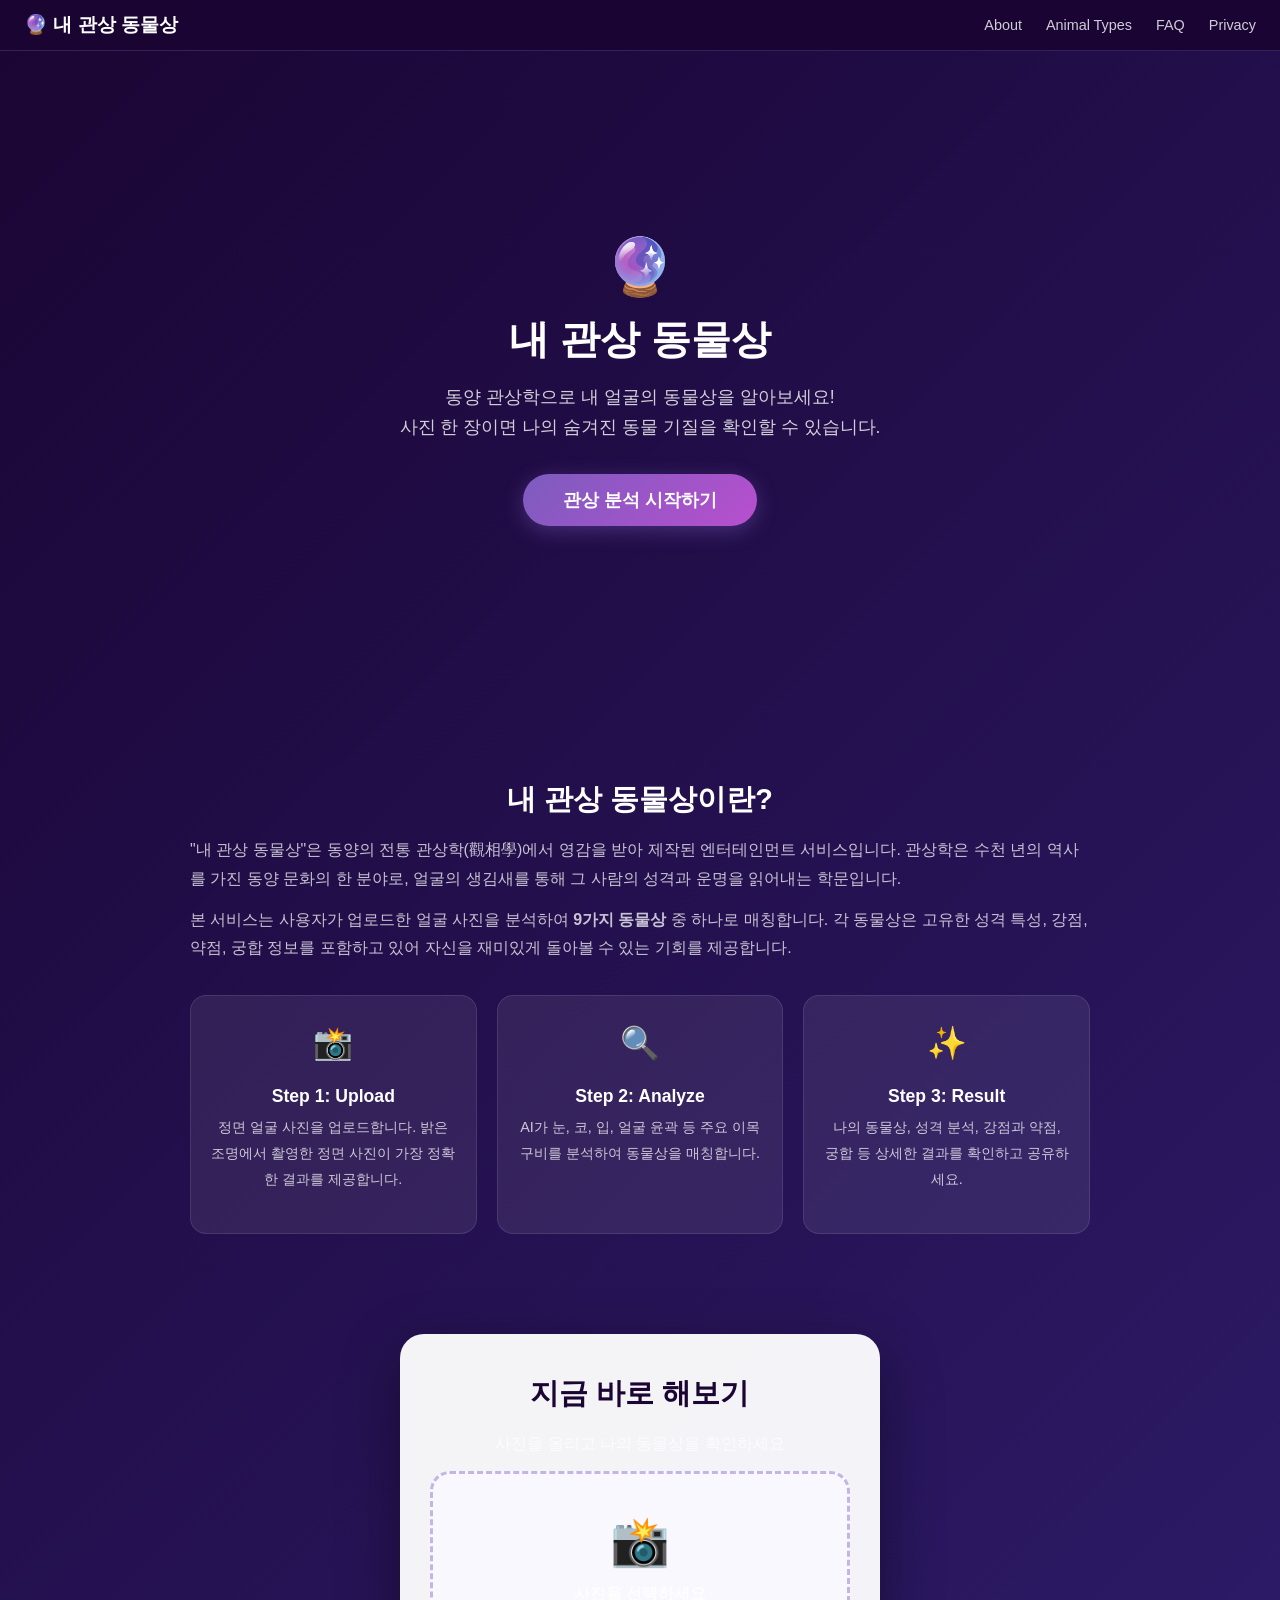
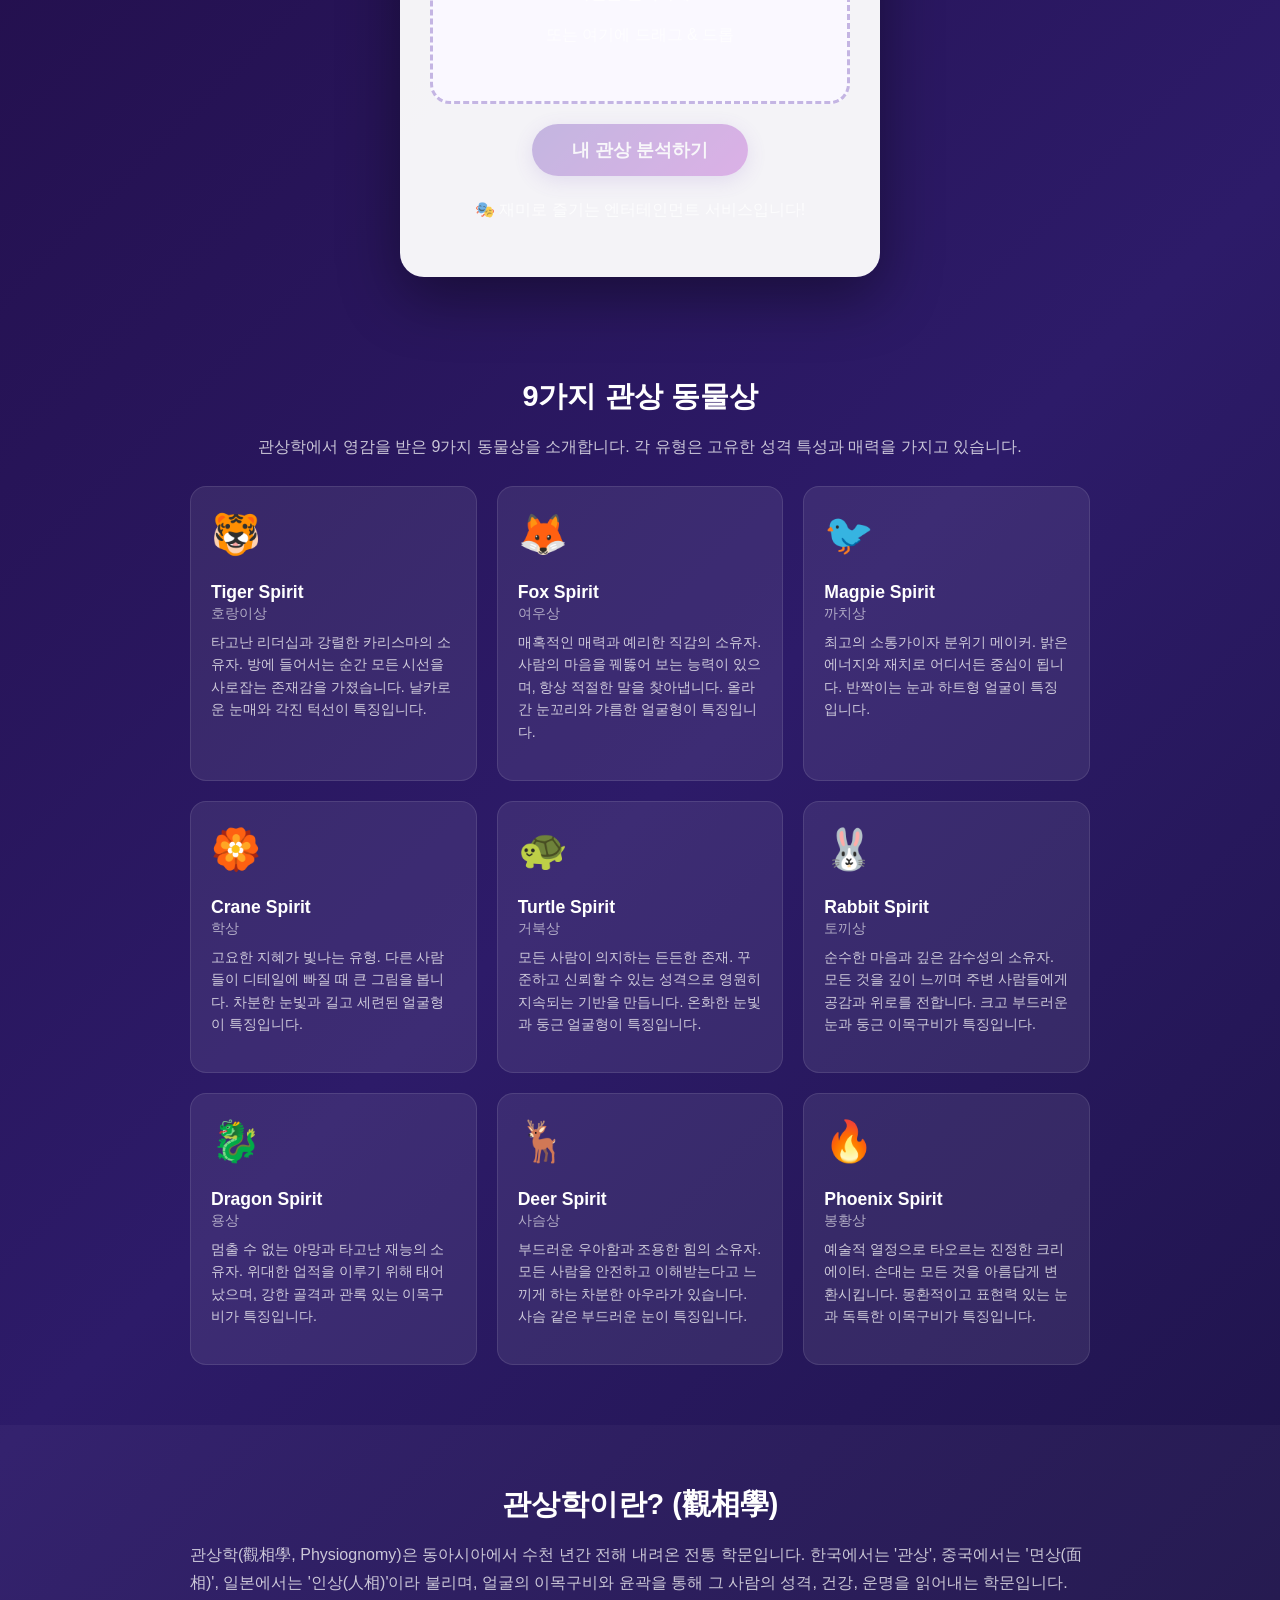
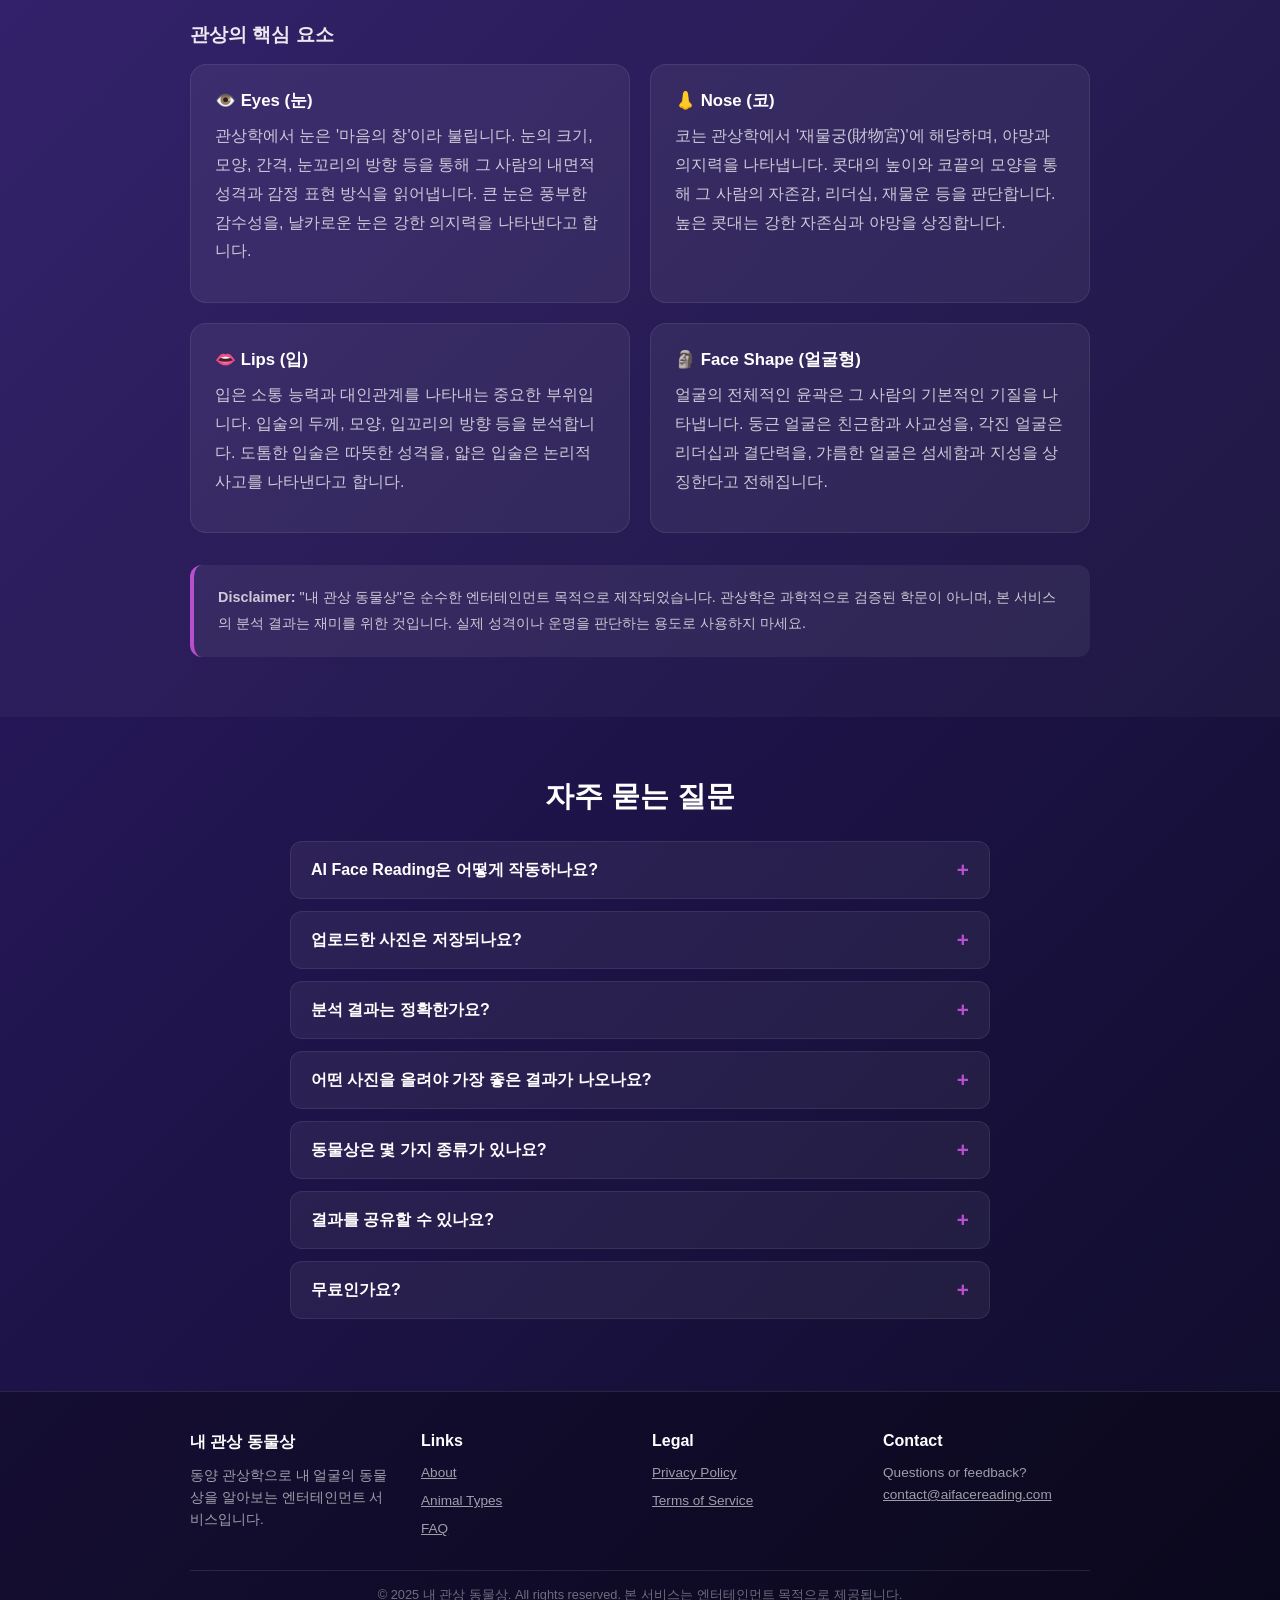
==== index.html @ f601e57b "Rebrand to '내 관상 동물상' with Korean UI and add favicon Co-Authored-By: Claude Opus 4.5 <noreply@anthro" ====
<!doctype html>
<html lang="ko">
<head>
  <meta charset="UTF-8" />
  <meta name="viewport" content="width=device-width, initial-scale=1.0" />
  <title>내 관상 동물상 - 동양 관상으로 보는 나의 얼굴 동물상 테스트</title>
  <meta name="description" content="동양 관상학으로 내 얼굴의 동물상을 알아보세요! 사진 한 장이면 OK. 호랑이상, 여우상, 토끼상 등 9가지 동물상 중 나는 어떤 유형? 무료 관상 테스트" />
  <meta name="keywords" content="관상 테스트, 동물상 테스트, 내 동물상, 관상 보기, 얼굴 관상, 관상학, 호랑이상, 여우상, 토끼상, 사슴상, face reading" />
  <meta property="og:title" content="내 관상 동물상 - 동양 관상으로 보는 나의 얼굴 동물상 테스트" />
  <meta property="og:description" content="동양 관상학으로 내 얼굴의 동물상을 알아보세요! 사진 한 장이면 OK" />
  <link rel="icon" href="/tiger_eye_glow.ico" type="image/x-icon" />
  <meta property="og:type" content="website" />
  <!-- Microsoft Clarity -->
  <script type="text/javascript">
    (function(c,l,a,r,i,t,y){
        c[a]=c[a]||function(){(c[a].q=c[a].q||[]).push(arguments)};
        t=l.createElement(r);t.async=1;t.src="https://www.clarity.ms/tag/"+i;
        y=l.getElementsByTagName(r)[0];y.parentNode.insertBefore(t,y);
    })(window, document, "clarity", "script", "v9y5rrxrwf");
  </script>
  <!-- Google tag (gtag.js) -->
  <script async src="https://www.googletagmanager.com/gtag/js?id=G-96NHE03ZGS"></script>
  <script>
    window.dataLayer = window.dataLayer || [];
    function gtag(){dataLayer.push(arguments);}
    gtag('js', new Date());
    gtag('config', 'G-96NHE03ZGS');
  </script>
  <meta name="google-adsense-account" content="ca-pub-2785113979236345">
  <link href='/style.css' rel='stylesheet'>
  <script async src="https://pagead2.googlesyndication.com/pagead/js/adsbygoogle.js?client=ca-pub-2785113979236345"
     crossorigin="anonymous"></script>
</head>
<body>

  <!-- Navigation -->
  <nav class="nav-bar">
    <a href="/" class="nav-logo">&#x1F52E; 내 관상 동물상</a>
    <div class="nav-links">
      <a href="#about">About</a>
      <a href="#types">Animal Types</a>
      <a href="#faq">FAQ</a>
      <a href="privacy.html">Privacy</a>
    </div>
    <button class="nav-toggle" id="navToggle" aria-label="Menu">&#9776;</button>
  </nav>

  <!-- Hero Section -->
  <section class="hero-section" id="home">
    <div class="hero-content">
      <div class="header-icon">&#x1F52E;</div>
      <h1>내 관상 동물상</h1>
      <p class="hero-desc">동양 관상학으로 내 얼굴의 동물상을 알아보세요!<br>사진 한 장이면 나의 숨겨진 동물 기질을 확인할 수 있습니다.</p>
      <a href="#try" class="btn btn-primary hero-cta">관상 분석 시작하기</a>
    </div>
  </section>

  <!-- About Section -->
  <section class="content-section" id="about">
    <div class="section-inner">
      <h2>내 관상 동물상이란?</h2>
      <p>"내 관상 동물상"은 동양의 전통 관상학(觀相學)에서 영감을 받아 제작된 엔터테인먼트 서비스입니다. 관상학은 수천 년의 역사를 가진 동양 문화의 한 분야로, 얼굴의 생김새를 통해 그 사람의 성격과 운명을 읽어내는 학문입니다.</p>
      <p>본 서비스는 사용자가 업로드한 얼굴 사진을 분석하여 <strong>9가지 동물상</strong> 중 하나로 매칭합니다. 각 동물상은 고유한 성격 특성, 강점, 약점, 궁합 정보를 포함하고 있어 자신을 재미있게 돌아볼 수 있는 기회를 제공합니다.</p>

      <div class="info-grid">
        <div class="info-card">
          <div class="info-icon">&#x1F4F8;</div>
          <h3>Step 1: Upload</h3>
          <p>정면 얼굴 사진을 업로드합니다. 밝은 조명에서 촬영한 정면 사진이 가장 정확한 결과를 제공합니다.</p>
        </div>
        <div class="info-card">
          <div class="info-icon">&#x1F50D;</div>
          <h3>Step 2: Analyze</h3>
          <p>AI가 눈, 코, 입, 얼굴 윤곽 등 주요 이목구비를 분석하여 동물상을 매칭합니다.</p>
        </div>
        <div class="info-card">
          <div class="info-icon">&#x2728;</div>
          <h3>Step 3: Result</h3>
          <p>나의 동물상, 성격 분석, 강점과 약점, 궁합 등 상세한 결과를 확인하고 공유하세요.</p>
        </div>
      </div>
    </div>
  </section>

  <!-- Try Section (App) -->
  <section class="content-section app-section" id="try">
    <!-- Screen 1: Upload -->
    <div class="container" id="uploadScreen">
      <h2 class="section-title">지금 바로 해보기</h2>
      <p class="subtitle">사진을 올리고 나의 동물상을 확인하세요</p>

      <div class="upload-area" id="uploadArea">
        <div class="upload-icon">&#x1F4F8;</div>
        <p class="upload-text">사진을 선택하세요</p>
        <p class="upload-hint">또는 여기에 드래그 &amp; 드롭</p>
        <input type="file" id="fileInput" accept="image/*" hidden />
      </div>

      <div class="preview-area" id="previewArea" style="display:none;">
        <img id="previewImg" alt="Uploaded face photo preview" />
        <button class="btn btn-secondary" id="retakeBtn">다른 사진 선택</button>
      </div>

      <button class="btn btn-primary" id="analyzeBtn" disabled>내 관상 분석하기</button>

      <p class="disclaimer">&#x1F3AD; 재미로 즐기는 엔터테인먼트 서비스입니다!</p>
    </div>

    <!-- Screen 2: Analyzing -->
    <div class="container" id="analyzingScreen" style="display:none;">
      <div class="scanner-wrapper">
        <img id="scanImg" class="scan-photo" alt="Face being analyzed" />
        <div class="scan-line"></div>
      </div>
      <h2 class="analyzing-text">관상을 읽고 있습니다...</h2>
      <div class="progress-bar"><div class="progress-fill" id="progressFill"></div></div>
      <p class="analyzing-detail" id="analyzingDetail">Detecting face shape...</p>
    </div>

    <!-- Screen 3: Result -->
    <div class="container result-container" id="resultScreen" style="display:none;">
      <div id="resultContent"></div>
      <div class="result-actions">
        <button class="btn btn-primary" id="shareBtn">결과 공유하기 &#x1F4E4;</button>
        <button class="btn btn-secondary" id="retryBtn">다시 해보기</button>
      </div>
    </div>
  </section>

  <!-- Animal Types Guide -->
  <section class="content-section" id="types">
    <div class="section-inner">
      <h2>9가지 관상 동물상</h2>
      <p class="section-desc">관상학에서 영감을 받은 9가지 동물상을 소개합니다. 각 유형은 고유한 성격 특성과 매력을 가지고 있습니다.</p>

      <div class="types-grid">
        <article class="type-card">
          <div class="type-emoji">&#x1F42F;</div>
          <h3>Tiger Spirit <span class="type-ko">호랑이상</span></h3>
          <p>타고난 리더십과 강렬한 카리스마의 소유자. 방에 들어서는 순간 모든 시선을 사로잡는 존재감을 가졌습니다. 날카로운 눈매와 각진 턱선이 특징입니다.</p>
        </article>
        <article class="type-card">
          <div class="type-emoji">&#x1F98A;</div>
          <h3>Fox Spirit <span class="type-ko">여우상</span></h3>
          <p>매혹적인 매력과 예리한 직감의 소유자. 사람의 마음을 꿰뚫어 보는 능력이 있으며, 항상 적절한 말을 찾아냅니다. 올라간 눈꼬리와 갸름한 얼굴형이 특징입니다.</p>
        </article>
        <article class="type-card">
          <div class="type-emoji">&#x1F426;</div>
          <h3>Magpie Spirit <span class="type-ko">까치상</span></h3>
          <p>최고의 소통가이자 분위기 메이커. 밝은 에너지와 재치로 어디서든 중심이 됩니다. 반짝이는 눈과 하트형 얼굴이 특징입니다.</p>
        </article>
        <article class="type-card">
          <div class="type-emoji">&#x1F3F5;&#xFE0F;</div>
          <h3>Crane Spirit <span class="type-ko">학상</span></h3>
          <p>고요한 지혜가 빛나는 유형. 다른 사람들이 디테일에 빠질 때 큰 그림을 봅니다. 차분한 눈빛과 길고 세련된 얼굴형이 특징입니다.</p>
        </article>
        <article class="type-card">
          <div class="type-emoji">&#x1F422;</div>
          <h3>Turtle Spirit <span class="type-ko">거북상</span></h3>
          <p>모든 사람이 의지하는 든든한 존재. 꾸준하고 신뢰할 수 있는 성격으로 영원히 지속되는 기반을 만듭니다. 온화한 눈빛과 둥근 얼굴형이 특징입니다.</p>
        </article>
        <article class="type-card">
          <div class="type-emoji">&#x1F430;</div>
          <h3>Rabbit Spirit <span class="type-ko">토끼상</span></h3>
          <p>순수한 마음과 깊은 감수성의 소유자. 모든 것을 깊이 느끼며 주변 사람들에게 공감과 위로를 전합니다. 크고 부드러운 눈과 둥근 이목구비가 특징입니다.</p>
        </article>
        <article class="type-card">
          <div class="type-emoji">&#x1F409;</div>
          <h3>Dragon Spirit <span class="type-ko">용상</span></h3>
          <p>멈출 수 없는 야망과 타고난 재능의 소유자. 위대한 업적을 이루기 위해 태어났으며, 강한 골격과 관록 있는 이목구비가 특징입니다.</p>
        </article>
        <article class="type-card">
          <div class="type-emoji">&#x1F98C;</div>
          <h3>Deer Spirit <span class="type-ko">사슴상</span></h3>
          <p>부드러운 우아함과 조용한 힘의 소유자. 모든 사람을 안전하고 이해받는다고 느끼게 하는 차분한 아우라가 있습니다. 사슴 같은 부드러운 눈이 특징입니다.</p>
        </article>
        <article class="type-card">
          <div class="type-emoji">&#x1F525;</div>
          <h3>Phoenix Spirit <span class="type-ko">봉황상</span></h3>
          <p>예술적 열정으로 타오르는 진정한 크리에이터. 손대는 모든 것을 아름답게 변환시킵니다. 몽환적이고 표현력 있는 눈과 독특한 이목구비가 특징입니다.</p>
        </article>
      </div>
    </div>
  </section>

  <!-- Knowledge Section -->
  <section class="content-section alt-bg" id="knowledge">
    <div class="section-inner">
      <h2>관상학이란? (觀相學)</h2>
      <p>관상학(觀相學, Physiognomy)은 동아시아에서 수천 년간 전해 내려온 전통 학문입니다. 한국에서는 '관상', 중국에서는 '면상(面相)', 일본에서는 '인상(人相)'이라 불리며, 얼굴의 이목구비와 윤곽을 통해 그 사람의 성격, 건강, 운명을 읽어내는 학문입니다.</p>

      <h3>관상의 핵심 요소</h3>
      <div class="knowledge-grid">
        <div class="knowledge-card">
          <h4>&#x1F441;&#xFE0F; Eyes (눈)</h4>
          <p>관상학에서 눈은 '마음의 창'이라 불립니다. 눈의 크기, 모양, 간격, 눈꼬리의 방향 등을 통해 그 사람의 내면적 성격과 감정 표현 방식을 읽어냅니다. 큰 눈은 풍부한 감수성을, 날카로운 눈은 강한 의지력을 나타낸다고 합니다.</p>
        </div>
        <div class="knowledge-card">
          <h4>&#x1F443; Nose (코)</h4>
          <p>코는 관상학에서 '재물궁(財物宮)'에 해당하며, 야망과 의지력을 나타냅니다. 콧대의 높이와 코끝의 모양을 통해 그 사람의 자존감, 리더십, 재물운 등을 판단합니다. 높은 콧대는 강한 자존심과 야망을 상징합니다.</p>
        </div>
        <div class="knowledge-card">
          <h4>&#x1F444; Lips (입)</h4>
          <p>입은 소통 능력과 대인관계를 나타내는 중요한 부위입니다. 입술의 두께, 모양, 입꼬리의 방향 등을 분석합니다. 도톰한 입술은 따뜻한 성격을, 얇은 입술은 논리적 사고를 나타낸다고 합니다.</p>
        </div>
        <div class="knowledge-card">
          <h4>&#x1F5FF; Face Shape (얼굴형)</h4>
          <p>얼굴의 전체적인 윤곽은 그 사람의 기본적인 기질을 나타냅니다. 둥근 얼굴은 친근함과 사교성을, 각진 얼굴은 리더십과 결단력을, 갸름한 얼굴은 섬세함과 지성을 상징한다고 전해집니다.</p>
        </div>
      </div>

      <div class="disclaimer-box">
        <p><strong>Disclaimer:</strong> "내 관상 동물상"은 순수한 엔터테인먼트 목적으로 제작되었습니다. 관상학은 과학적으로 검증된 학문이 아니며, 본 서비스의 분석 결과는 재미를 위한 것입니다. 실제 성격이나 운명을 판단하는 용도로 사용하지 마세요.</p>
      </div>
    </div>
  </section>

  <!-- FAQ Section -->
  <section class="content-section" id="faq">
    <div class="section-inner">
      <h2>자주 묻는 질문</h2>

      <div class="faq-list">
        <details class="faq-item">
          <summary>AI Face Reading은 어떻게 작동하나요?</summary>
          <p>사용자가 업로드한 사진의 얼굴 특징(눈, 코, 입, 얼굴형)을 분석하여 9가지 동물상 중 가장 어울리는 유형을 매칭합니다. 각 동물상은 동양 관상학에서 영감을 받은 고유한 성격 프로필을 가지고 있습니다.</p>
        </details>
        <details class="faq-item">
          <summary>업로드한 사진은 저장되나요?</summary>
          <p>아니요. 업로드된 사진은 분석 목적으로만 사용되며, 브라우저 내에서만 처리됩니다. 서버에 저장되거나 제3자에게 전달되지 않습니다. 브라우저를 닫으면 사진 데이터는 완전히 삭제됩니다.</p>
        </details>
        <details class="faq-item">
          <summary>분석 결과는 정확한가요?</summary>
          <p>AI Face Reading은 엔터테인먼트 목적으로 제작되었습니다. 관상학 자체가 과학적으로 검증된 학문이 아니므로, 결과를 실제 성격 판단이나 중요한 결정에 사용하지 마세요. 친구들과 재미있게 즐기는 용도로 사용해 주세요.</p>
        </details>
        <details class="faq-item">
          <summary>어떤 사진을 올려야 가장 좋은 결과가 나오나요?</summary>
          <p>밝은 조명에서 촬영한 정면 얼굴 사진이 가장 좋습니다. 선글라스, 마스크 등 얼굴을 가리는 액세서리는 피해 주세요. 고화질 사진일수록 더 정확한 분석이 가능합니다.</p>
        </details>
        <details class="faq-item">
          <summary>동물상은 몇 가지 종류가 있나요?</summary>
          <p>총 9가지 동물상이 있습니다: 호랑이상, 여우상, 까치상, 학상, 거북상, 토끼상, 용상, 사슴상, 봉황상. 각 유형은 고유한 성격 특성, 강점, 약점, 궁합 정보를 포함합니다.</p>
        </details>
        <details class="faq-item">
          <summary>결과를 공유할 수 있나요?</summary>
          <p>네! 분석 결과 화면에서 'Share Result' 버튼을 눌러 SNS나 메신저로 쉽게 공유할 수 있습니다. 친구들과 결과를 비교해 보세요.</p>
        </details>
        <details class="faq-item">
          <summary>무료인가요?</summary>
          <p>네, AI Face Reading은 완전히 무료 서비스입니다. 횟수 제한 없이 자유롭게 이용할 수 있습니다.</p>
        </details>
      </div>
    </div>
  </section>

  <!-- Footer -->
  <footer class="site-footer">
    <div class="footer-inner">
      <div class="footer-col">
        <h4>내 관상 동물상</h4>
        <p>동양 관상학으로 내 얼굴의 동물상을 알아보는 엔터테인먼트 서비스입니다.</p>
      </div>
      <div class="footer-col">
        <h4>Links</h4>
        <ul>
          <li><a href="#about">About</a></li>
          <li><a href="#types">Animal Types</a></li>
          <li><a href="#faq">FAQ</a></li>
        </ul>
      </div>
      <div class="footer-col">
        <h4>Legal</h4>
        <ul>
          <li><a href="privacy.html">Privacy Policy</a></li>
          <li><a href="terms.html">Terms of Service</a></li>
        </ul>
      </div>
      <div class="footer-col">
        <h4>Contact</h4>
        <p>Questions or feedback?<br><a href="mailto:contact@aifacereading.com">contact@aifacereading.com</a></p>
      </div>
    </div>
    <div class="footer-bottom">
      <p>&copy; 2025 내 관상 동물상. All rights reserved. 본 서비스는 엔터테인먼트 목적으로 제공됩니다.</p>
    </div>
  </footer>

  <script defer type="text/javascript" src="/main.js"></script>
  <script>
    document.getElementById('navToggle').addEventListener('click', function() {
      document.querySelector('.nav-links').classList.toggle('open');
    });
  </script>
</body>
</html>
---- style.css ----
* {
  margin: 0;
  padding: 0;
  box-sizing: border-box;
}

body {
  font-family: 'Segoe UI', Tahoma, Geneva, Verdana, sans-serif;
  background: linear-gradient(135deg, #1a0533 0%, #2d1b69 50%, #0f0c29 100%);
  min-height: 100vh;
  color: #333;
}

/* ── Navigation ── */
.nav-bar {
  position: fixed;
  top: 0;
  left: 0;
  right: 0;
  z-index: 100;
  display: flex;
  align-items: center;
  justify-content: space-between;
  padding: 12px 24px;
  background: rgba(26, 5, 51, 0.95);
  backdrop-filter: blur(10px);
  border-bottom: 1px solid rgba(124, 92, 191, 0.3);
}

.nav-logo {
  color: white;
  font-size: 1.2rem;
  font-weight: 700;
  text-decoration: none;
}

.nav-links {
  display: flex;
  gap: 24px;
}

.nav-links a {
  color: rgba(255, 255, 255, 0.8);
  text-decoration: none;
  font-size: 0.9rem;
  transition: color 0.2s;
}

.nav-links a:hover {
  color: #b84fce;
}

.nav-toggle {
  display: none;
  background: none;
  border: none;
  color: white;
  font-size: 1.5rem;
  cursor: pointer;
}

@media (max-width: 600px) {
  .nav-links {
    display: none;
    position: absolute;
    top: 100%;
    left: 0;
    right: 0;
    flex-direction: column;
    background: rgba(26, 5, 51, 0.98);
    padding: 16px 24px;
    gap: 16px;
  }
  .nav-links.open {
    display: flex;
  }
  .nav-toggle {
    display: block;
  }
}

/* ── Hero Section ── */
.hero-section {
  display: flex;
  justify-content: center;
  align-items: center;
  min-height: 80vh;
  padding: 100px 20px 60px;
  text-align: center;
}

.hero-content {
  max-width: 600px;
}

.header-icon {
  font-size: 3.5rem;
  margin-bottom: 12px;
}

h1 {
  color: white;
  font-size: 2.5rem;
  margin-bottom: 16px;
}

.hero-desc {
  color: rgba(255, 255, 255, 0.8);
  font-size: 1.1rem;
  line-height: 1.7;
  margin-bottom: 32px;
}

.hero-cta {
  display: inline-block;
  text-decoration: none;
  padding: 16px 48px;
  font-size: 1.2rem;
}

/* ── Content Sections ── */
.content-section {
  padding: 60px 20px;
}

.section-inner {
  max-width: 900px;
  margin: 0 auto;
}

.content-section h2 {
  color: white;
  font-size: 1.8rem;
  margin-bottom: 16px;
  text-align: center;
}

.content-section h3 {
  color: rgba(255, 255, 255, 0.9);
  font-size: 1.2rem;
  margin: 24px 0 16px;
}

.content-section p {
  color: rgba(255, 255, 255, 0.75);
  font-size: 1rem;
  line-height: 1.8;
  margin-bottom: 12px;
}

.section-desc {
  text-align: center;
  margin-bottom: 32px;
}

.alt-bg {
  background: rgba(255, 255, 255, 0.03);
}

/* ── Info Grid (Steps) ── */
.info-grid {
  display: grid;
  grid-template-columns: repeat(3, 1fr);
  gap: 20px;
  margin-top: 32px;
}

.info-card {
  background: rgba(255, 255, 255, 0.08);
  border-radius: 16px;
  padding: 28px 20px;
  text-align: center;
  border: 1px solid rgba(255, 255, 255, 0.1);
}

.info-icon {
  font-size: 2rem;
  margin-bottom: 12px;
}

.info-card h3 {
  color: white;
  font-size: 1.1rem;
  margin-bottom: 8px;
}

.info-card p {
  font-size: 0.9rem;
}

@media (max-width: 600px) {
  .info-grid {
    grid-template-columns: 1fr;
  }
}

/* ── App Section ── */
.app-section {
  display: flex;
  justify-content: center;
  align-items: center;
  padding: 40px 20px;
}

.container {
  background: rgba(255, 255, 255, 0.95);
  border-radius: 24px;
  padding: 40px 30px;
  box-shadow: 0 20px 60px rgba(0, 0, 0, 0.4);
  text-align: center;
  max-width: 480px;
  width: 100%;
}

.container h2 {
  color: #1a0533;
}

.result-container {
  max-width: 520px;
}

.section-title {
  color: #1a0533;
  font-size: 1.6rem;
  margin-bottom: 6px;
}

/* ── Upload Screen ── */
.subtitle {
  color: #666;
  font-size: 0.95rem;
  margin-bottom: 28px;
  line-height: 1.4;
}

.upload-area {
  border: 3px dashed #c4b5e3;
  border-radius: 20px;
  padding: 40px 20px;
  cursor: pointer;
  transition: all 0.3s ease;
  background: #faf8ff;
  margin-bottom: 20px;
}

.upload-area:hover, .upload-area.dragover {
  border-color: #7c5cbf;
  background: #f0ebff;
  transform: scale(1.02);
}

.upload-icon {
  font-size: 3rem;
  margin-bottom: 10px;
}

.upload-text {
  font-size: 1.1rem;
  color: #333;
  font-weight: 600;
}

.upload-hint {
  font-size: 0.85rem;
  color: #999;
  margin-top: 4px;
}

.preview-area {
  display: flex;
  flex-direction: column;
  align-items: center;
  gap: 12px;
  margin-bottom: 20px;
}

.preview-area img {
  width: 200px;
  height: 200px;
  object-fit: cover;
  border-radius: 50%;
  border: 4px solid #7c5cbf;
  box-shadow: 0 8px 30px rgba(124, 92, 191, 0.3);
}

.btn {
  border: none;
  padding: 14px 40px;
  font-size: 1.1rem;
  border-radius: 50px;
  cursor: pointer;
  transition: all 0.2s ease;
  font-weight: 600;
}

.btn-primary {
  background: linear-gradient(135deg, #7c5cbf 0%, #b84fce 100%);
  color: white;
  box-shadow: 0 5px 20px rgba(124, 92, 191, 0.4);
}

.btn-primary:hover:not(:disabled) {
  transform: translateY(-2px);
  box-shadow: 0 8px 25px rgba(124, 92, 191, 0.5);
}

.btn-primary:disabled {
  opacity: 0.4;
  cursor: not-allowed;
}

.btn-secondary {
  background: transparent;
  color: #7c5cbf;
  border: 2px solid #7c5cbf;
  padding: 8px 20px;
  font-size: 0.9rem;
}

.btn-secondary:hover {
  background: #f0ebff;
}

.disclaimer {
  margin-top: 20px;
  font-size: 0.8rem;
  color: #aaa;
}

/* ── Analyzing Screen ── */
.scanner-wrapper {
  position: relative;
  width: 200px;
  height: 200px;
  margin: 0 auto 24px;
  border-radius: 50%;
  overflow: hidden;
  border: 4px solid #7c5cbf;
  box-shadow: 0 0 40px rgba(124, 92, 191, 0.5);
}

.scan-photo {
  width: 100%;
  height: 100%;
  object-fit: cover;
}

.scan-line {
  position: absolute;
  top: 0;
  left: 0;
  width: 100%;
  height: 4px;
  background: linear-gradient(90deg, transparent, #b84fce, transparent);
  box-shadow: 0 0 15px #b84fce;
  animation: scanMove 1.5s ease-in-out infinite;
}

@keyframes scanMove {
  0% { top: 0; }
  50% { top: calc(100% - 4px); }
  100% { top: 0; }
}

.analyzing-text {
  color: #1a0533;
  font-size: 1.3rem;
  margin-bottom: 16px;
}

.progress-bar {
  width: 100%;
  height: 8px;
  background: #e8e0f5;
  border-radius: 10px;
  overflow: hidden;
  margin-bottom: 12px;
}

.progress-fill {
  height: 100%;
  background: linear-gradient(90deg, #7c5cbf, #b84fce);
  border-radius: 10px;
  transition: width 0.4s ease;
}

.analyzing-detail {
  color: #888;
  font-size: 0.9rem;
}

/* ── Result Screen ── */
.result-card {
  text-align: center;
}

.result-photo-wrap {
  margin-bottom: -40px;
  position: relative;
  z-index: 2;
}

.result-photo {
  width: 120px;
  height: 120px;
  object-fit: cover;
  border-radius: 50%;
  border: 4px solid white;
  box-shadow: 0 4px 20px rgba(0, 0, 0, 0.2);
}

.result-type-badge {
  padding: 50px 20px 20px;
  border-radius: 20px;
  color: white;
  margin-bottom: 20px;
}

.result-emoji {
  font-size: 2.5rem;
  display: block;
  margin-bottom: 6px;
}

.result-type-name {
  font-size: 1.5rem;
  margin-bottom: 2px;
}

.result-type-ko {
  font-size: 0.9rem;
  opacity: 0.85;
}

.result-desc {
  color: #444;
  font-size: 1rem;
  line-height: 1.6;
  margin-bottom: 24px;
  padding: 0 10px;
}

.result-section {
  text-align: left;
  background: #faf8ff;
  border-radius: 16px;
  padding: 16px 20px;
  margin-bottom: 14px;
}

.result-section h3 {
  font-size: 1rem;
  color: #1a0533;
  margin-bottom: 10px;
}

.feature-list {
  list-style: none;
}

.feature-list li {
  padding: 6px 0;
  color: #555;
  font-size: 0.9rem;
  border-bottom: 1px solid #eee;
}

.feature-list li:last-child {
  border-bottom: none;
}

.tag-list {
  list-style: none;
}

.tag-list li {
  padding: 4px 0;
  font-size: 0.9rem;
}

.tag-list.pros li {
  color: #2a9d6e;
}

.tag-list.cons li {
  color: #c9363a;
}

.match-section {
  border-left: 4px solid;
  background: #fff5f8;
}

.match-text {
  font-size: 1rem;
  color: #444;
}

.fortune-section {
  background: #fffdf5;
}

.fortune-bar-wrap {
  width: 100%;
  height: 28px;
  background: #eee;
  border-radius: 14px;
  overflow: hidden;
  margin: 10px 0 6px;
}

.fortune-bar {
  height: 100%;
  border-radius: 14px;
  color: white;
  font-size: 0.8rem;
  font-weight: bold;
  display: flex;
  align-items: center;
  justify-content: center;
  transition: width 1s ease;
}

.fortune-label {
  font-size: 0.8rem;
  color: #999;
}

.result-disclaimer {
  margin-top: 20px;
  font-size: 0.8rem;
  color: #bbb;
}

.result-actions {
  display: flex;
  gap: 12px;
  justify-content: center;
  margin-top: 20px;
  flex-wrap: wrap;
}

/* ── Types Grid ── */
.types-grid {
  display: grid;
  grid-template-columns: repeat(3, 1fr);
  gap: 20px;
  margin-top: 24px;
}

.type-card {
  background: rgba(255, 255, 255, 0.08);
  border-radius: 16px;
  padding: 24px 20px;
  border: 1px solid rgba(255, 255, 255, 0.1);
  transition: transform 0.2s, background 0.2s;
}

.type-card:hover {
  transform: translateY(-4px);
  background: rgba(255, 255, 255, 0.12);
}

.type-emoji {
  font-size: 2.5rem;
  margin-bottom: 12px;
}

.type-card h3 {
  color: white;
  font-size: 1.1rem;
  margin-bottom: 8px;
}

.type-ko {
  display: block;
  font-size: 0.85rem;
  color: rgba(255, 255, 255, 0.6);
  font-weight: 400;
  margin-top: 2px;
}

.type-card p {
  font-size: 0.88rem;
  line-height: 1.6;
}

@media (max-width: 768px) {
  .types-grid {
    grid-template-columns: repeat(2, 1fr);
  }
}

@media (max-width: 500px) {
  .types-grid {
    grid-template-columns: 1fr;
  }
}

/* ── Knowledge Grid ── */
.knowledge-grid {
  display: grid;
  grid-template-columns: repeat(2, 1fr);
  gap: 20px;
  margin-top: 16px;
}

.knowledge-card {
  background: rgba(255, 255, 255, 0.06);
  border-radius: 16px;
  padding: 24px;
  border: 1px solid rgba(255, 255, 255, 0.08);
}

.knowledge-card h4 {
  color: white;
  font-size: 1.05rem;
  margin-bottom: 10px;
}

@media (max-width: 600px) {
  .knowledge-grid {
    grid-template-columns: 1fr;
  }
}

.disclaimer-box {
  margin-top: 32px;
  padding: 20px 24px;
  background: rgba(255, 255, 255, 0.06);
  border-radius: 12px;
  border-left: 4px solid #b84fce;
}

.disclaimer-box p {
  font-size: 0.9rem;
  margin: 0;
}

/* ── FAQ ── */
.faq-list {
  max-width: 700px;
  margin: 24px auto 0;
}

.faq-item {
  background: rgba(255, 255, 255, 0.06);
  border-radius: 12px;
  margin-bottom: 12px;
  border: 1px solid rgba(255, 255, 255, 0.08);
  overflow: hidden;
}

.faq-item summary {
  padding: 16px 20px;
  color: white;
  font-weight: 600;
  cursor: pointer;
  font-size: 1rem;
  list-style: none;
  display: flex;
  align-items: center;
  justify-content: space-between;
}

.faq-item summary::after {
  content: '+';
  font-size: 1.3rem;
  color: #b84fce;
  transition: transform 0.2s;
}

.faq-item[open] summary::after {
  content: '-';
}

.faq-item p {
  padding: 0 20px 16px;
  font-size: 0.95rem;
}

/* ── Footer ── */
.site-footer {
  background: rgba(0, 0, 0, 0.3);
  border-top: 1px solid rgba(255, 255, 255, 0.1);
  padding: 40px 20px 20px;
}

.footer-inner {
  max-width: 900px;
  margin: 0 auto;
  display: grid;
  grid-template-columns: repeat(4, 1fr);
  gap: 24px;
}

.footer-col h4 {
  color: white;
  font-size: 1rem;
  margin-bottom: 12px;
}

.footer-col p,
.footer-col a {
  color: rgba(255, 255, 255, 0.6);
  font-size: 0.85rem;
  line-height: 1.6;
}

.footer-col a:hover {
  color: #b84fce;
}

.footer-col ul {
  list-style: none;
}

.footer-col ul li {
  margin-bottom: 6px;
}

.footer-bottom {
  max-width: 900px;
  margin: 24px auto 0;
  padding-top: 16px;
  border-top: 1px solid rgba(255, 255, 255, 0.1);
  text-align: center;
}

.footer-bottom p {
  color: rgba(255, 255, 255, 0.4);
  font-size: 0.8rem;
}

@media (max-width: 600px) {
  .footer-inner {
    grid-template-columns: repeat(2, 1fr);
  }
}

/* ── Legal Pages ── */
.legal-page {
  padding-top: 100px;
}

.legal-page h1 {
  color: white;
  font-size: 2rem;
  margin-bottom: 8px;
  text-align: center;
}

.legal-date {
  text-align: center;
  color: rgba(255, 255, 255, 0.5);
  margin-bottom: 32px;
}

.legal-page h2 {
  text-align: left;
  font-size: 1.3rem;
  margin-top: 28px;
  margin-bottom: 12px;
}

.legal-page h3 {
  font-size: 1.05rem;
  margin-top: 16px;
}

.legal-page ul {
  margin: 8px 0 8px 24px;
  color: rgba(255, 255, 255, 0.75);
  font-size: 0.95rem;
  line-height: 1.8;
}

.legal-page a {
  color: #b84fce;
}

/* ── Mobile ── */
@media (max-width: 500px) {
  .container {
    padding: 28px 18px;
  }

  h1 {
    font-size: 1.8rem;
  }

  .hero-section {
    min-height: 60vh;
    padding-top: 80px;
  }

  .btn {
    padding: 12px 28px;
    font-size: 1rem;
  }
}
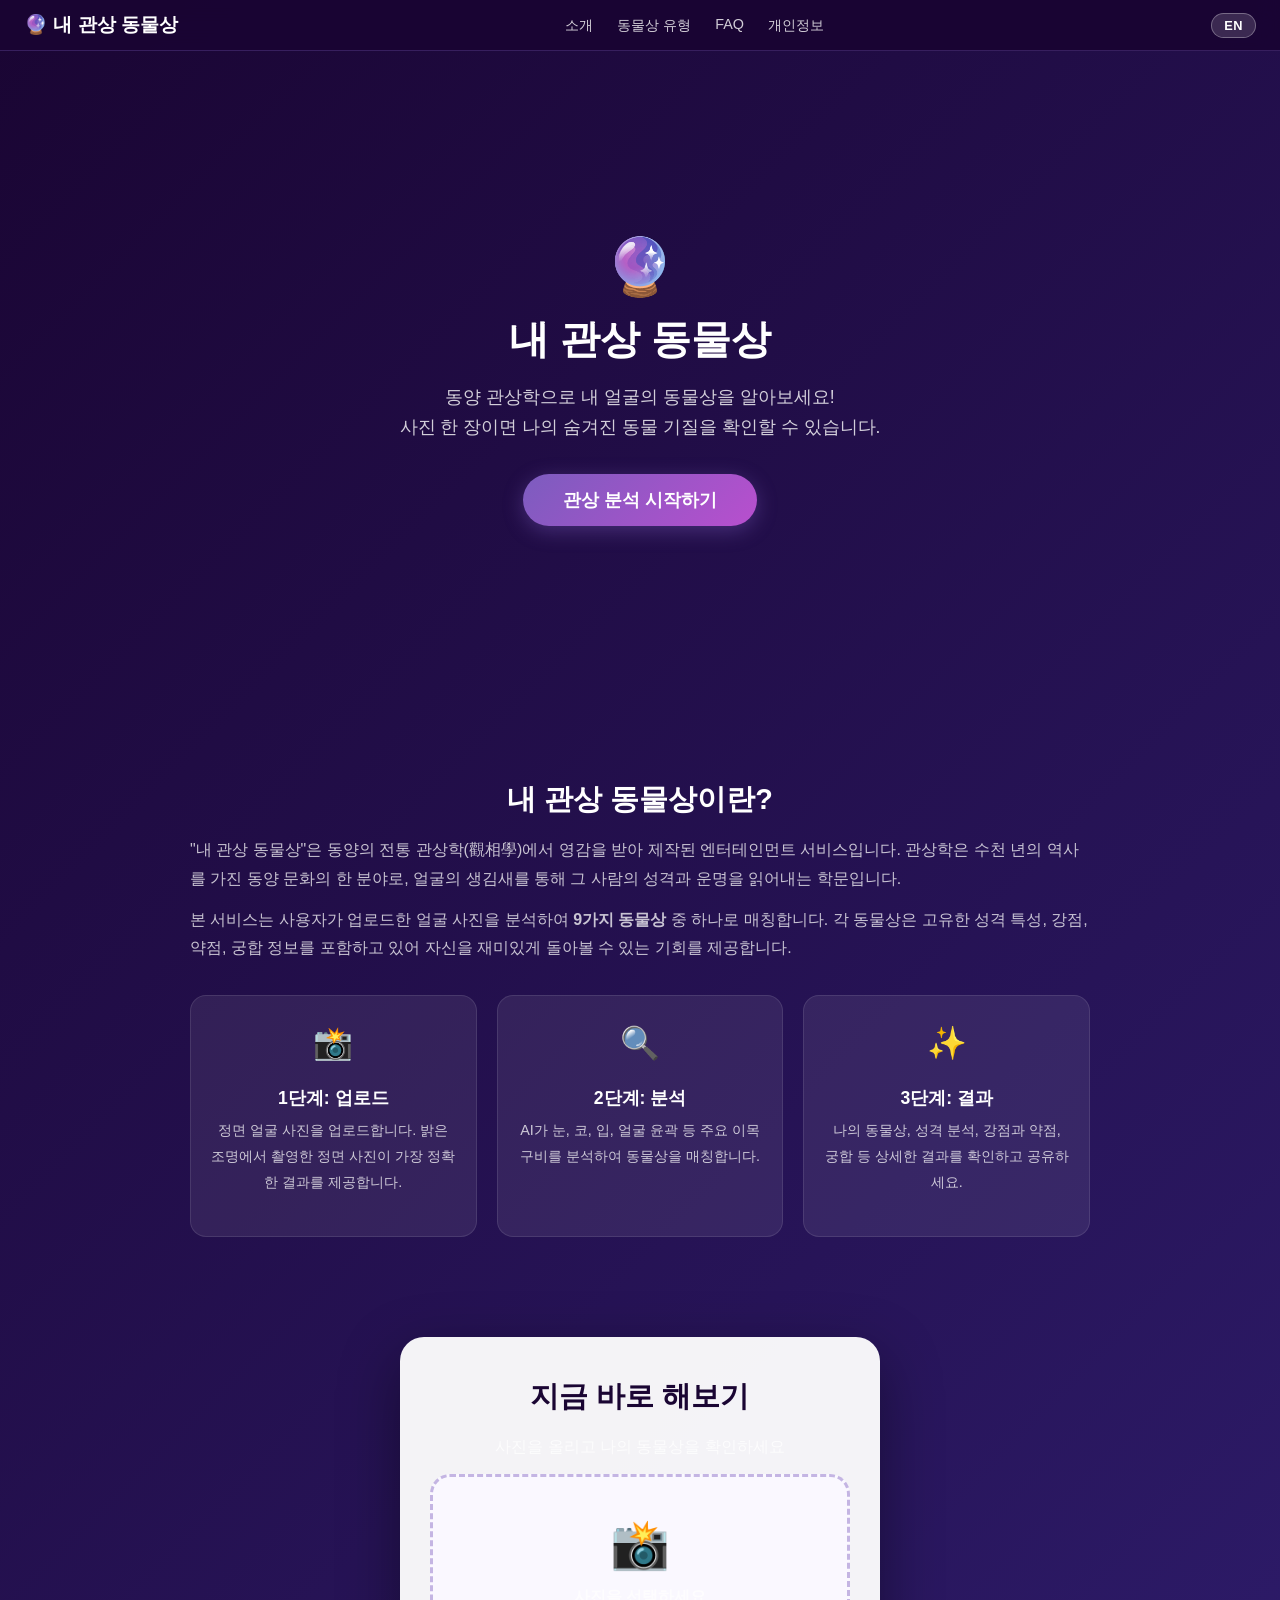
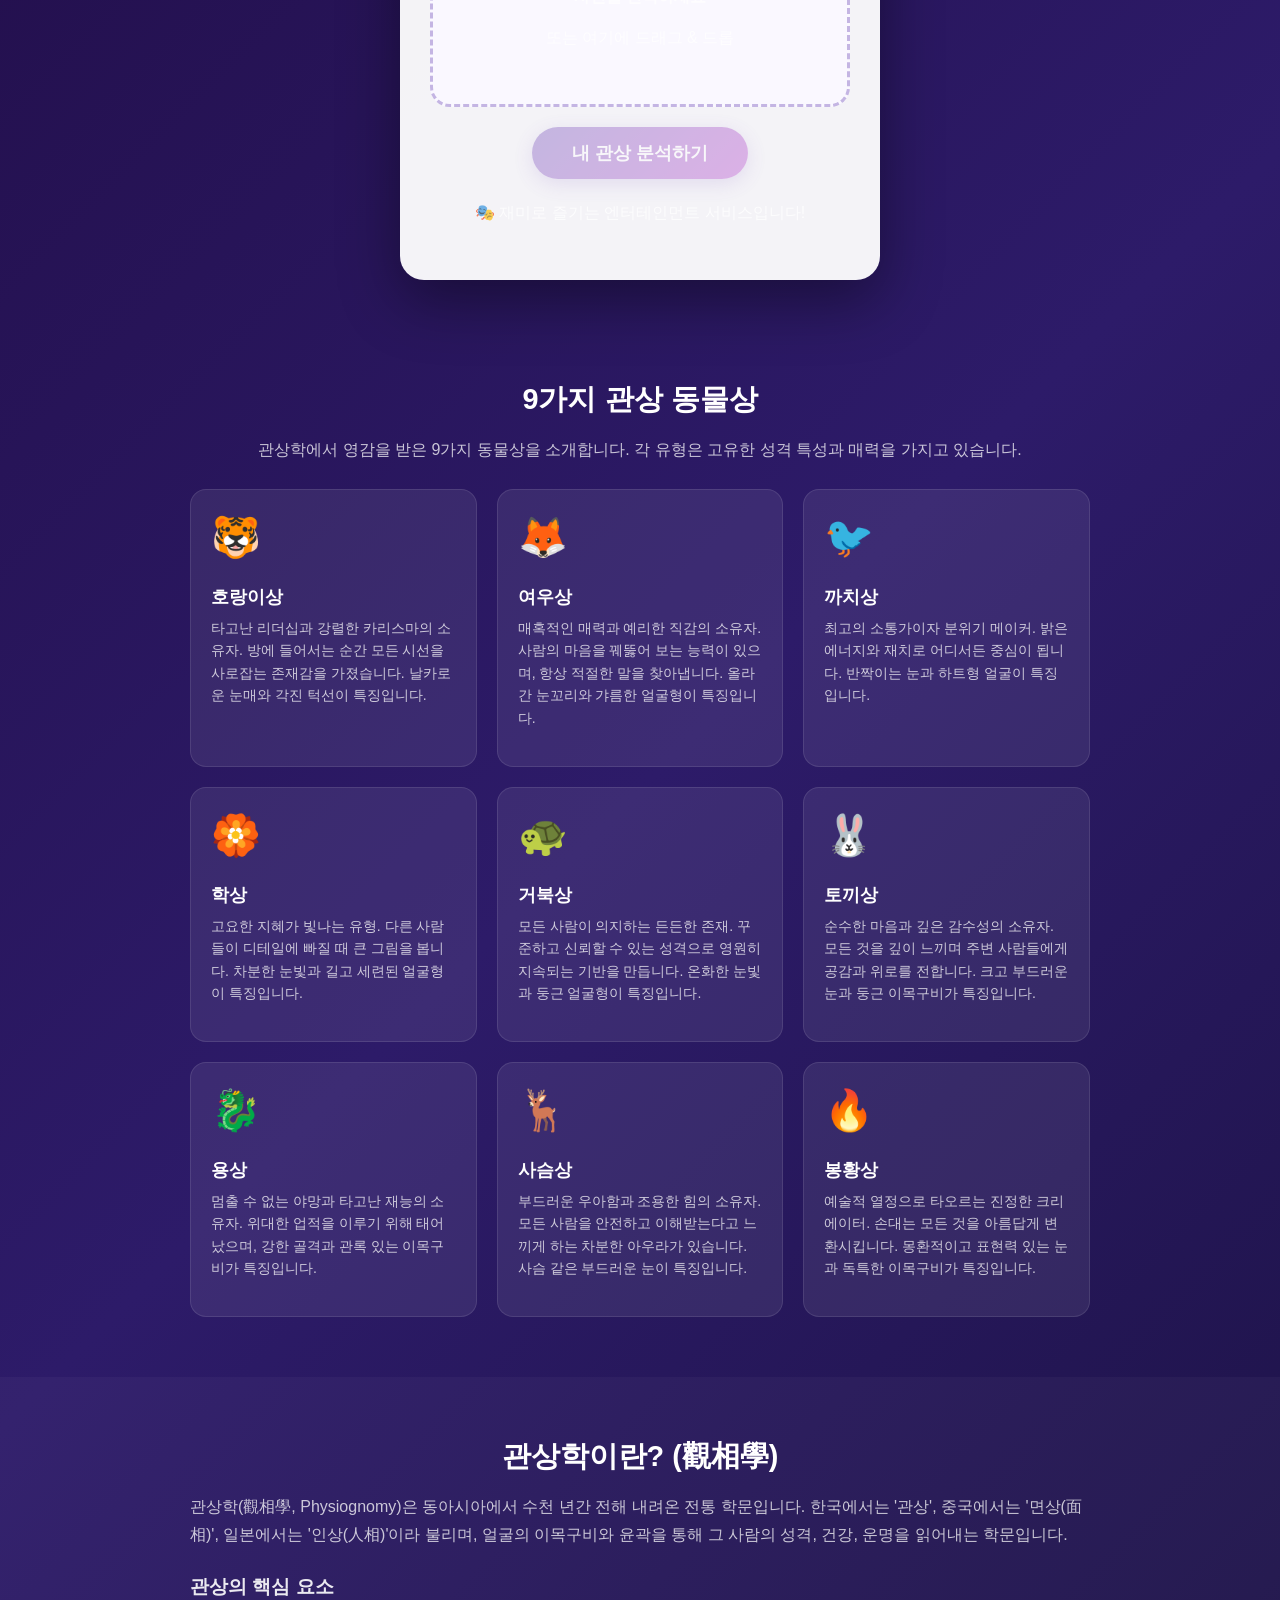
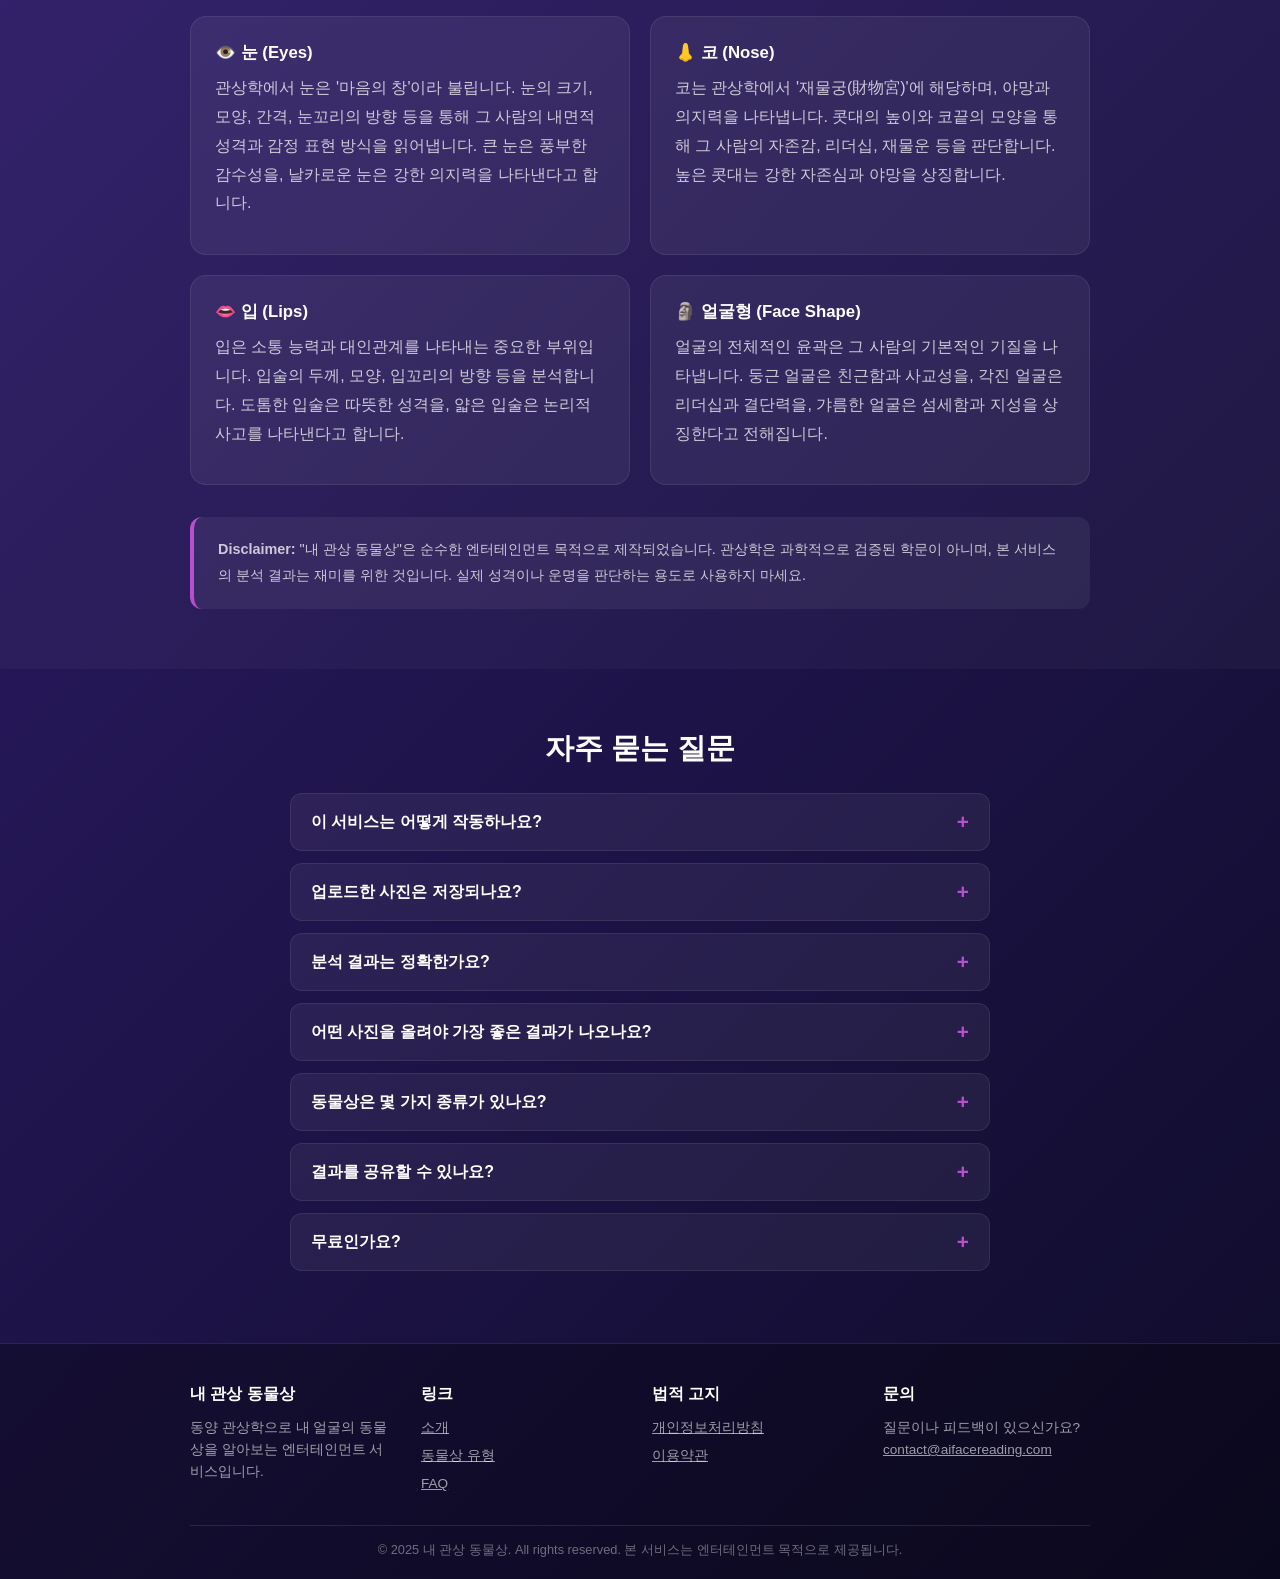
==== commit 7bada1cf: "Add Korean/English language toggle across all pages - New i18n.js with full translation dictionary (" ====
--- a/index.html
+++ b/index.html
@@ -1,5 +1,5 @@
 <!doctype html>
-<html lang="ko">
+<html lang="ko" data-page="index">
 <head>
   <meta charset="UTF-8" />
   <meta name="viewport" content="width=device-width, initial-scale=1.0" />
@@ -35,13 +35,14 @@
 
   <!-- Navigation -->
   <nav class="nav-bar">
-    <a href="/" class="nav-logo">&#x1F52E; 내 관상 동물상</a>
+    <a href="/" class="nav-logo" data-i18n="nav.logo">&#x1F52E; 내 관상 동물상</a>
     <div class="nav-links">
-      <a href="#about">About</a>
-      <a href="#types">Animal Types</a>
-      <a href="#faq">FAQ</a>
-      <a href="privacy.html">Privacy</a>
-    </div>
+      <a href="#about" data-i18n="nav.about">소개</a>
+      <a href="#types" data-i18n="nav.types">동물상 유형</a>
+      <a href="#faq" data-i18n="nav.faq">FAQ</a>
+      <a href="privacy.html" data-i18n="nav.privacy">개인정보</a>
+    </div>
+    <button class="lang-toggle" id="langToggle">EN</button>
     <button class="nav-toggle" id="navToggle" aria-label="Menu">&#9776;</button>
   </nav>
 
@@ -49,34 +50,34 @@
   <section class="hero-section" id="home">
     <div class="hero-content">
       <div class="header-icon">&#x1F52E;</div>
-      <h1>내 관상 동물상</h1>
-      <p class="hero-desc">동양 관상학으로 내 얼굴의 동물상을 알아보세요!<br>사진 한 장이면 나의 숨겨진 동물 기질을 확인할 수 있습니다.</p>
-      <a href="#try" class="btn btn-primary hero-cta">관상 분석 시작하기</a>
+      <h1 data-i18n="hero.title">내 관상 동물상</h1>
+      <p class="hero-desc" data-i18n="hero.desc">동양 관상학으로 내 얼굴의 동물상을 알아보세요!<br>사진 한 장이면 나의 숨겨진 동물 기질을 확인할 수 있습니다.</p>
+      <a href="#try" class="btn btn-primary hero-cta" data-i18n="hero.cta">관상 분석 시작하기</a>
     </div>
   </section>
 
   <!-- About Section -->
   <section class="content-section" id="about">
     <div class="section-inner">
-      <h2>내 관상 동물상이란?</h2>
-      <p>"내 관상 동물상"은 동양의 전통 관상학(觀相學)에서 영감을 받아 제작된 엔터테인먼트 서비스입니다. 관상학은 수천 년의 역사를 가진 동양 문화의 한 분야로, 얼굴의 생김새를 통해 그 사람의 성격과 운명을 읽어내는 학문입니다.</p>
-      <p>본 서비스는 사용자가 업로드한 얼굴 사진을 분석하여 <strong>9가지 동물상</strong> 중 하나로 매칭합니다. 각 동물상은 고유한 성격 특성, 강점, 약점, 궁합 정보를 포함하고 있어 자신을 재미있게 돌아볼 수 있는 기회를 제공합니다.</p>
+      <h2 data-i18n="about.title">내 관상 동물상이란?</h2>
+      <p data-i18n="about.p1">"내 관상 동물상"은 동양의 전통 관상학(觀相學)에서 영감을 받아 제작된 엔터테인먼트 서비스입니다. 관상학은 수천 년의 역사를 가진 동양 문화의 한 분야로, 얼굴의 생김새를 통해 그 사람의 성격과 운명을 읽어내는 학문입니다.</p>
+      <p data-i18n="about.p2">본 서비스는 사용자가 업로드한 얼굴 사진을 분석하여 <strong>9가지 동물상</strong> 중 하나로 매칭합니다. 각 동물상은 고유한 성격 특성, 강점, 약점, 궁합 정보를 포함하고 있어 자신을 재미있게 돌아볼 수 있는 기회를 제공합니다.</p>
 
       <div class="info-grid">
         <div class="info-card">
           <div class="info-icon">&#x1F4F8;</div>
-          <h3>Step 1: Upload</h3>
-          <p>정면 얼굴 사진을 업로드합니다. 밝은 조명에서 촬영한 정면 사진이 가장 정확한 결과를 제공합니다.</p>
+          <h3 data-i18n="about.step1.title">1단계: 업로드</h3>
+          <p data-i18n="about.step1.desc">정면 얼굴 사진을 업로드합니다. 밝은 조명에서 촬영한 정면 사진이 가장 정확한 결과를 제공합니다.</p>
         </div>
         <div class="info-card">
           <div class="info-icon">&#x1F50D;</div>
-          <h3>Step 2: Analyze</h3>
-          <p>AI가 눈, 코, 입, 얼굴 윤곽 등 주요 이목구비를 분석하여 동물상을 매칭합니다.</p>
+          <h3 data-i18n="about.step2.title">2단계: 분석</h3>
+          <p data-i18n="about.step2.desc">AI가 눈, 코, 입, 얼굴 윤곽 등 주요 이목구비를 분석하여 동물상을 매칭합니다.</p>
         </div>
         <div class="info-card">
           <div class="info-icon">&#x2728;</div>
-          <h3>Step 3: Result</h3>
-          <p>나의 동물상, 성격 분석, 강점과 약점, 궁합 등 상세한 결과를 확인하고 공유하세요.</p>
+          <h3 data-i18n="about.step3.title">3단계: 결과</h3>
+          <p data-i18n="about.step3.desc">나의 동물상, 성격 분석, 강점과 약점, 궁합 등 상세한 결과를 확인하고 공유하세요.</p>
         </div>
       </div>
     </div>
@@ -86,24 +87,24 @@
   <section class="content-section app-section" id="try">
     <!-- Screen 1: Upload -->
     <div class="container" id="uploadScreen">
-      <h2 class="section-title">지금 바로 해보기</h2>
-      <p class="subtitle">사진을 올리고 나의 동물상을 확인하세요</p>
+      <h2 class="section-title" data-i18n="try.title">지금 바로 해보기</h2>
+      <p class="subtitle" data-i18n="try.subtitle">사진을 올리고 나의 동물상을 확인하세요</p>
 
       <div class="upload-area" id="uploadArea">
         <div class="upload-icon">&#x1F4F8;</div>
-        <p class="upload-text">사진을 선택하세요</p>
-        <p class="upload-hint">또는 여기에 드래그 &amp; 드롭</p>
+        <p class="upload-text" data-i18n="try.upload">사진을 선택하세요</p>
+        <p class="upload-hint" data-i18n="try.upload.hint">또는 여기에 드래그 &amp; 드롭</p>
         <input type="file" id="fileInput" accept="image/*" hidden />
       </div>
 
       <div class="preview-area" id="previewArea" style="display:none;">
         <img id="previewImg" alt="Uploaded face photo preview" />
-        <button class="btn btn-secondary" id="retakeBtn">다른 사진 선택</button>
-      </div>
-
-      <button class="btn btn-primary" id="analyzeBtn" disabled>내 관상 분석하기</button>
-
-      <p class="disclaimer">&#x1F3AD; 재미로 즐기는 엔터테인먼트 서비스입니다!</p>
+        <button class="btn btn-secondary" id="retakeBtn" data-i18n="try.retake">다른 사진 선택</button>
+      </div>
+
+      <button class="btn btn-primary" id="analyzeBtn" disabled data-i18n="try.analyze">내 관상 분석하기</button>
+
+      <p class="disclaimer" data-i18n="try.disclaimer">&#x1F3AD; 재미로 즐기는 엔터테인먼트 서비스입니다!</p>
     </div>
 
     <!-- Screen 2: Analyzing -->
@@ -112,7 +113,7 @@
         <img id="scanImg" class="scan-photo" alt="Face being analyzed" />
         <div class="scan-line"></div>
       </div>
-      <h2 class="analyzing-text">관상을 읽고 있습니다...</h2>
+      <h2 class="analyzing-text" data-i18n="try.analyzing">관상을 읽고 있습니다...</h2>
       <div class="progress-bar"><div class="progress-fill" id="progressFill"></div></div>
       <p class="analyzing-detail" id="analyzingDetail">Detecting face shape...</p>
     </div>
@@ -121,8 +122,8 @@
     <div class="container result-container" id="resultScreen" style="display:none;">
       <div id="resultContent"></div>
       <div class="result-actions">
-        <button class="btn btn-primary" id="shareBtn">결과 공유하기 &#x1F4E4;</button>
-        <button class="btn btn-secondary" id="retryBtn">다시 해보기</button>
+        <button class="btn btn-primary" id="shareBtn" data-i18n="try.share">결과 공유하기 &#x1F4E4;</button>
+        <button class="btn btn-secondary" id="retryBtn" data-i18n="try.retry">다시 해보기</button>
       </div>
     </div>
   </section>
@@ -130,54 +131,54 @@
   <!-- Animal Types Guide -->
   <section class="content-section" id="types">
     <div class="section-inner">
-      <h2>9가지 관상 동물상</h2>
-      <p class="section-desc">관상학에서 영감을 받은 9가지 동물상을 소개합니다. 각 유형은 고유한 성격 특성과 매력을 가지고 있습니다.</p>
+      <h2 data-i18n="types.title">9가지 관상 동물상</h2>
+      <p class="section-desc" data-i18n="types.desc">관상학에서 영감을 받은 9가지 동물상을 소개합니다. 각 유형은 고유한 성격 특성과 매력을 가지고 있습니다.</p>
 
       <div class="types-grid">
         <article class="type-card">
           <div class="type-emoji">&#x1F42F;</div>
-          <h3>Tiger Spirit <span class="type-ko">호랑이상</span></h3>
-          <p>타고난 리더십과 강렬한 카리스마의 소유자. 방에 들어서는 순간 모든 시선을 사로잡는 존재감을 가졌습니다. 날카로운 눈매와 각진 턱선이 특징입니다.</p>
+          <h3><span data-i18n="types.tiger.title">호랑이상</span></h3>
+          <p data-i18n="types.tiger.desc">타고난 리더십과 강렬한 카리스마의 소유자. 방에 들어서는 순간 모든 시선을 사로잡는 존재감을 가졌습니다. 날카로운 눈매와 각진 턱선이 특징입니다.</p>
         </article>
         <article class="type-card">
           <div class="type-emoji">&#x1F98A;</div>
-          <h3>Fox Spirit <span class="type-ko">여우상</span></h3>
-          <p>매혹적인 매력과 예리한 직감의 소유자. 사람의 마음을 꿰뚫어 보는 능력이 있으며, 항상 적절한 말을 찾아냅니다. 올라간 눈꼬리와 갸름한 얼굴형이 특징입니다.</p>
+          <h3><span data-i18n="types.fox.title">여우상</span></h3>
+          <p data-i18n="types.fox.desc">매혹적인 매력과 예리한 직감의 소유자. 사람의 마음을 꿰뚫어 보는 능력이 있으며, 항상 적절한 말을 찾아냅니다. 올라간 눈꼬리와 갸름한 얼굴형이 특징입니다.</p>
         </article>
         <article class="type-card">
           <div class="type-emoji">&#x1F426;</div>
-          <h3>Magpie Spirit <span class="type-ko">까치상</span></h3>
-          <p>최고의 소통가이자 분위기 메이커. 밝은 에너지와 재치로 어디서든 중심이 됩니다. 반짝이는 눈과 하트형 얼굴이 특징입니다.</p>
+          <h3><span data-i18n="types.magpie.title">까치상</span></h3>
+          <p data-i18n="types.magpie.desc">최고의 소통가이자 분위기 메이커. 밝은 에너지와 재치로 어디서든 중심이 됩니다. 반짝이는 눈과 하트형 얼굴이 특징입니다.</p>
         </article>
         <article class="type-card">
           <div class="type-emoji">&#x1F3F5;&#xFE0F;</div>
-          <h3>Crane Spirit <span class="type-ko">학상</span></h3>
-          <p>고요한 지혜가 빛나는 유형. 다른 사람들이 디테일에 빠질 때 큰 그림을 봅니다. 차분한 눈빛과 길고 세련된 얼굴형이 특징입니다.</p>
+          <h3><span data-i18n="types.crane.title">학상</span></h3>
+          <p data-i18n="types.crane.desc">고요한 지혜가 빛나는 유형. 다른 사람들이 디테일에 빠질 때 큰 그림을 봅니다. 차분한 눈빛과 길고 세련된 얼굴형이 특징입니다.</p>
         </article>
         <article class="type-card">
           <div class="type-emoji">&#x1F422;</div>
-          <h3>Turtle Spirit <span class="type-ko">거북상</span></h3>
-          <p>모든 사람이 의지하는 든든한 존재. 꾸준하고 신뢰할 수 있는 성격으로 영원히 지속되는 기반을 만듭니다. 온화한 눈빛과 둥근 얼굴형이 특징입니다.</p>
+          <h3><span data-i18n="types.turtle.title">거북상</span></h3>
+          <p data-i18n="types.turtle.desc">모든 사람이 의지하는 든든한 존재. 꾸준하고 신뢰할 수 있는 성격으로 영원히 지속되는 기반을 만듭니다. 온화한 눈빛과 둥근 얼굴형이 특징입니다.</p>
         </article>
         <article class="type-card">
           <div class="type-emoji">&#x1F430;</div>
-          <h3>Rabbit Spirit <span class="type-ko">토끼상</span></h3>
-          <p>순수한 마음과 깊은 감수성의 소유자. 모든 것을 깊이 느끼며 주변 사람들에게 공감과 위로를 전합니다. 크고 부드러운 눈과 둥근 이목구비가 특징입니다.</p>
+          <h3><span data-i18n="types.rabbit.title">토끼상</span></h3>
+          <p data-i18n="types.rabbit.desc">순수한 마음과 깊은 감수성의 소유자. 모든 것을 깊이 느끼며 주변 사람들에게 공감과 위로를 전합니다. 크고 부드러운 눈과 둥근 이목구비가 특징입니다.</p>
         </article>
         <article class="type-card">
           <div class="type-emoji">&#x1F409;</div>
-          <h3>Dragon Spirit <span class="type-ko">용상</span></h3>
-          <p>멈출 수 없는 야망과 타고난 재능의 소유자. 위대한 업적을 이루기 위해 태어났으며, 강한 골격과 관록 있는 이목구비가 특징입니다.</p>
+          <h3><span data-i18n="types.dragon.title">용상</span></h3>
+          <p data-i18n="types.dragon.desc">멈출 수 없는 야망과 타고난 재능의 소유자. 위대한 업적을 이루기 위해 태어났으며, 강한 골격과 관록 있는 이목구비가 특징입니다.</p>
         </article>
         <article class="type-card">
           <div class="type-emoji">&#x1F98C;</div>
-          <h3>Deer Spirit <span class="type-ko">사슴상</span></h3>
-          <p>부드러운 우아함과 조용한 힘의 소유자. 모든 사람을 안전하고 이해받는다고 느끼게 하는 차분한 아우라가 있습니다. 사슴 같은 부드러운 눈이 특징입니다.</p>
+          <h3><span data-i18n="types.deer.title">사슴상</span></h3>
+          <p data-i18n="types.deer.desc">부드러운 우아함과 조용한 힘의 소유자. 모든 사람을 안전하고 이해받는다고 느끼게 하는 차분한 아우라가 있습니다. 사슴 같은 부드러운 눈이 특징입니다.</p>
         </article>
         <article class="type-card">
           <div class="type-emoji">&#x1F525;</div>
-          <h3>Phoenix Spirit <span class="type-ko">봉황상</span></h3>
-          <p>예술적 열정으로 타오르는 진정한 크리에이터. 손대는 모든 것을 아름답게 변환시킵니다. 몽환적이고 표현력 있는 눈과 독특한 이목구비가 특징입니다.</p>
+          <h3><span data-i18n="types.phoenix.title">봉황상</span></h3>
+          <p data-i18n="types.phoenix.desc">예술적 열정으로 타오르는 진정한 크리에이터. 손대는 모든 것을 아름답게 변환시킵니다. 몽환적이고 표현력 있는 눈과 독특한 이목구비가 특징입니다.</p>
         </article>
       </div>
     </div>
@@ -186,31 +187,31 @@
   <!-- Knowledge Section -->
   <section class="content-section alt-bg" id="knowledge">
     <div class="section-inner">
-      <h2>관상학이란? (觀相學)</h2>
-      <p>관상학(觀相學, Physiognomy)은 동아시아에서 수천 년간 전해 내려온 전통 학문입니다. 한국에서는 '관상', 중국에서는 '면상(面相)', 일본에서는 '인상(人相)'이라 불리며, 얼굴의 이목구비와 윤곽을 통해 그 사람의 성격, 건강, 운명을 읽어내는 학문입니다.</p>
-
-      <h3>관상의 핵심 요소</h3>
+      <h2 data-i18n="knowledge.title">관상학이란? (觀相學)</h2>
+      <p data-i18n="knowledge.intro">관상학(觀相學, Physiognomy)은 동아시아에서 수천 년간 전해 내려온 전통 학문입니다. 한국에서는 '관상', 중국에서는 '면상(面相)', 일본에서는 '인상(人相)'이라 불리며, 얼굴의 이목구비와 윤곽을 통해 그 사람의 성격, 건강, 운명을 읽어내는 학문입니다.</p>
+
+      <h3 data-i18n="knowledge.elements">관상의 핵심 요소</h3>
       <div class="knowledge-grid">
         <div class="knowledge-card">
-          <h4>&#x1F441;&#xFE0F; Eyes (눈)</h4>
-          <p>관상학에서 눈은 '마음의 창'이라 불립니다. 눈의 크기, 모양, 간격, 눈꼬리의 방향 등을 통해 그 사람의 내면적 성격과 감정 표현 방식을 읽어냅니다. 큰 눈은 풍부한 감수성을, 날카로운 눈은 강한 의지력을 나타낸다고 합니다.</p>
-        </div>
-        <div class="knowledge-card">
-          <h4>&#x1F443; Nose (코)</h4>
-          <p>코는 관상학에서 '재물궁(財物宮)'에 해당하며, 야망과 의지력을 나타냅니다. 콧대의 높이와 코끝의 모양을 통해 그 사람의 자존감, 리더십, 재물운 등을 판단합니다. 높은 콧대는 강한 자존심과 야망을 상징합니다.</p>
-        </div>
-        <div class="knowledge-card">
-          <h4>&#x1F444; Lips (입)</h4>
-          <p>입은 소통 능력과 대인관계를 나타내는 중요한 부위입니다. 입술의 두께, 모양, 입꼬리의 방향 등을 분석합니다. 도톰한 입술은 따뜻한 성격을, 얇은 입술은 논리적 사고를 나타낸다고 합니다.</p>
-        </div>
-        <div class="knowledge-card">
-          <h4>&#x1F5FF; Face Shape (얼굴형)</h4>
-          <p>얼굴의 전체적인 윤곽은 그 사람의 기본적인 기질을 나타냅니다. 둥근 얼굴은 친근함과 사교성을, 각진 얼굴은 리더십과 결단력을, 갸름한 얼굴은 섬세함과 지성을 상징한다고 전해집니다.</p>
+          <h4 data-i18n="knowledge.eyes.title">&#x1F441;&#xFE0F; 눈 (Eyes)</h4>
+          <p data-i18n="knowledge.eyes.desc">관상학에서 눈은 '마음의 창'이라 불립니다. 눈의 크기, 모양, 간격, 눈꼬리의 방향 등을 통해 그 사람의 내면적 성격과 감정 표현 방식을 읽어냅니다. 큰 눈은 풍부한 감수성을, 날카로운 눈은 강한 의지력을 나타낸다고 합니다.</p>
+        </div>
+        <div class="knowledge-card">
+          <h4 data-i18n="knowledge.nose.title">&#x1F443; 코 (Nose)</h4>
+          <p data-i18n="knowledge.nose.desc">코는 관상학에서 '재물궁(財物宮)'에 해당하며, 야망과 의지력을 나타냅니다. 콧대의 높이와 코끝의 모양을 통해 그 사람의 자존감, 리더십, 재물운 등을 판단합니다. 높은 콧대는 강한 자존심과 야망을 상징합니다.</p>
+        </div>
+        <div class="knowledge-card">
+          <h4 data-i18n="knowledge.lips.title">&#x1F444; 입 (Lips)</h4>
+          <p data-i18n="knowledge.lips.desc">입은 소통 능력과 대인관계를 나타내는 중요한 부위입니다. 입술의 두께, 모양, 입꼬리의 방향 등을 분석합니다. 도톰한 입술은 따뜻한 성격을, 얇은 입술은 논리적 사고를 나타낸다고 합니다.</p>
+        </div>
+        <div class="knowledge-card">
+          <h4 data-i18n="knowledge.face.title">&#x1F5FF; 얼굴형 (Face Shape)</h4>
+          <p data-i18n="knowledge.face.desc">얼굴의 전체적인 윤곽은 그 사람의 기본적인 기질을 나타냅니다. 둥근 얼굴은 친근함과 사교성을, 각진 얼굴은 리더십과 결단력을, 갸름한 얼굴은 섬세함과 지성을 상징한다고 전해집니다.</p>
         </div>
       </div>
 
       <div class="disclaimer-box">
-        <p><strong>Disclaimer:</strong> "내 관상 동물상"은 순수한 엔터테인먼트 목적으로 제작되었습니다. 관상학은 과학적으로 검증된 학문이 아니며, 본 서비스의 분석 결과는 재미를 위한 것입니다. 실제 성격이나 운명을 판단하는 용도로 사용하지 마세요.</p>
+        <p data-i18n="knowledge.disclaimer"><strong>Disclaimer:</strong> "내 관상 동물상"은 순수한 엔터테인먼트 목적으로 제작되었습니다. 관상학은 과학적으로 검증된 학문이 아니며, 본 서비스의 분석 결과는 재미를 위한 것입니다. 실제 성격이나 운명을 판단하는 용도로 사용하지 마세요.</p>
       </div>
     </div>
   </section>
@@ -218,36 +219,36 @@
   <!-- FAQ Section -->
   <section class="content-section" id="faq">
     <div class="section-inner">
-      <h2>자주 묻는 질문</h2>
+      <h2 data-i18n="faq.title">자주 묻는 질문</h2>
 
       <div class="faq-list">
         <details class="faq-item">
-          <summary>AI Face Reading은 어떻게 작동하나요?</summary>
-          <p>사용자가 업로드한 사진의 얼굴 특징(눈, 코, 입, 얼굴형)을 분석하여 9가지 동물상 중 가장 어울리는 유형을 매칭합니다. 각 동물상은 동양 관상학에서 영감을 받은 고유한 성격 프로필을 가지고 있습니다.</p>
-        </details>
-        <details class="faq-item">
-          <summary>업로드한 사진은 저장되나요?</summary>
-          <p>아니요. 업로드된 사진은 분석 목적으로만 사용되며, 브라우저 내에서만 처리됩니다. 서버에 저장되거나 제3자에게 전달되지 않습니다. 브라우저를 닫으면 사진 데이터는 완전히 삭제됩니다.</p>
-        </details>
-        <details class="faq-item">
-          <summary>분석 결과는 정확한가요?</summary>
-          <p>AI Face Reading은 엔터테인먼트 목적으로 제작되었습니다. 관상학 자체가 과학적으로 검증된 학문이 아니므로, 결과를 실제 성격 판단이나 중요한 결정에 사용하지 마세요. 친구들과 재미있게 즐기는 용도로 사용해 주세요.</p>
-        </details>
-        <details class="faq-item">
-          <summary>어떤 사진을 올려야 가장 좋은 결과가 나오나요?</summary>
-          <p>밝은 조명에서 촬영한 정면 얼굴 사진이 가장 좋습니다. 선글라스, 마스크 등 얼굴을 가리는 액세서리는 피해 주세요. 고화질 사진일수록 더 정확한 분석이 가능합니다.</p>
-        </details>
-        <details class="faq-item">
-          <summary>동물상은 몇 가지 종류가 있나요?</summary>
-          <p>총 9가지 동물상이 있습니다: 호랑이상, 여우상, 까치상, 학상, 거북상, 토끼상, 용상, 사슴상, 봉황상. 각 유형은 고유한 성격 특성, 강점, 약점, 궁합 정보를 포함합니다.</p>
-        </details>
-        <details class="faq-item">
-          <summary>결과를 공유할 수 있나요?</summary>
-          <p>네! 분석 결과 화면에서 'Share Result' 버튼을 눌러 SNS나 메신저로 쉽게 공유할 수 있습니다. 친구들과 결과를 비교해 보세요.</p>
-        </details>
-        <details class="faq-item">
-          <summary>무료인가요?</summary>
-          <p>네, AI Face Reading은 완전히 무료 서비스입니다. 횟수 제한 없이 자유롭게 이용할 수 있습니다.</p>
+          <summary data-i18n="faq.q1">이 서비스는 어떻게 작동하나요?</summary>
+          <p data-i18n="faq.a1">사용자가 업로드한 사진의 얼굴 특징(눈, 코, 입, 얼굴형)을 분석하여 9가지 동물상 중 가장 어울리는 유형을 매칭합니다. 각 동물상은 동양 관상학에서 영감을 받은 고유한 성격 프로필을 가지고 있습니다.</p>
+        </details>
+        <details class="faq-item">
+          <summary data-i18n="faq.q2">업로드한 사진은 저장되나요?</summary>
+          <p data-i18n="faq.a2">아니요. 업로드된 사진은 분석 목적으로만 사용되며, 브라우저 내에서만 처리됩니다. 서버에 저장되거나 제3자에게 전달되지 않습니다. 브라우저를 닫으면 사진 데이터는 완전히 삭제됩니다.</p>
+        </details>
+        <details class="faq-item">
+          <summary data-i18n="faq.q3">분석 결과는 정확한가요?</summary>
+          <p data-i18n="faq.a3">이 서비스는 엔터테인먼트 목적으로 제작되었습니다. 관상학 자체가 과학적으로 검증된 학문이 아니므로, 결과를 실제 성격 판단이나 중요한 결정에 사용하지 마세요. 친구들과 재미있게 즐기는 용도로 사용해 주세요.</p>
+        </details>
+        <details class="faq-item">
+          <summary data-i18n="faq.q4">어떤 사진을 올려야 가장 좋은 결과가 나오나요?</summary>
+          <p data-i18n="faq.a4">밝은 조명에서 촬영한 정면 얼굴 사진이 가장 좋습니다. 선글라스, 마스크 등 얼굴을 가리는 액세서리는 피해 주세요. 고화질 사진일수록 더 정확한 분석이 가능합니다.</p>
+        </details>
+        <details class="faq-item">
+          <summary data-i18n="faq.q5">동물상은 몇 가지 종류가 있나요?</summary>
+          <p data-i18n="faq.a5">총 9가지 동물상이 있습니다: 호랑이상, 여우상, 까치상, 학상, 거북상, 토끼상, 용상, 사슴상, 봉황상. 각 유형은 고유한 성격 특성, 강점, 약점, 궁합 정보를 포함합니다.</p>
+        </details>
+        <details class="faq-item">
+          <summary data-i18n="faq.q6">결과를 공유할 수 있나요?</summary>
+          <p data-i18n="faq.a6">네! 분석 결과 화면에서 '결과 공유하기' 버튼을 눌러 SNS나 메신저로 쉽게 공유할 수 있습니다. 친구들과 결과를 비교해 보세요.</p>
+        </details>
+        <details class="faq-item">
+          <summary data-i18n="faq.q7">무료인가요?</summary>
+          <p data-i18n="faq.a7">네, 이 서비스는 완전히 무료입니다. 횟수 제한 없이 자유롭게 이용할 수 있습니다.</p>
         </details>
       </div>
     </div>
@@ -257,35 +258,36 @@
   <footer class="site-footer">
     <div class="footer-inner">
       <div class="footer-col">
-        <h4>내 관상 동물상</h4>
-        <p>동양 관상학으로 내 얼굴의 동물상을 알아보는 엔터테인먼트 서비스입니다.</p>
-      </div>
-      <div class="footer-col">
-        <h4>Links</h4>
+        <h4 data-i18n="footer.brand">내 관상 동물상</h4>
+        <p data-i18n="footer.brand.desc">동양 관상학으로 내 얼굴의 동물상을 알아보는 엔터테인먼트 서비스입니다.</p>
+      </div>
+      <div class="footer-col">
+        <h4 data-i18n="footer.links">링크</h4>
         <ul>
-          <li><a href="#about">About</a></li>
-          <li><a href="#types">Animal Types</a></li>
-          <li><a href="#faq">FAQ</a></li>
+          <li><a href="#about" data-i18n="nav.about">소개</a></li>
+          <li><a href="#types" data-i18n="nav.types">동물상 유형</a></li>
+          <li><a href="#faq" data-i18n="nav.faq">FAQ</a></li>
         </ul>
       </div>
       <div class="footer-col">
-        <h4>Legal</h4>
+        <h4 data-i18n="footer.legal">법적 고지</h4>
         <ul>
-          <li><a href="privacy.html">Privacy Policy</a></li>
-          <li><a href="terms.html">Terms of Service</a></li>
+          <li><a href="privacy.html" data-i18n="footer.privacy">개인정보처리방침</a></li>
+          <li><a href="terms.html" data-i18n="footer.terms">이용약관</a></li>
         </ul>
       </div>
       <div class="footer-col">
-        <h4>Contact</h4>
-        <p>Questions or feedback?<br><a href="mailto:contact@aifacereading.com">contact@aifacereading.com</a></p>
+        <h4 data-i18n="footer.contact">문의</h4>
+        <p><span data-i18n="footer.contact.desc">질문이나 피드백이 있으신가요?</span><br><a href="mailto:contact@aifacereading.com">contact@aifacereading.com</a></p>
       </div>
     </div>
     <div class="footer-bottom">
-      <p>&copy; 2025 내 관상 동물상. All rights reserved. 본 서비스는 엔터테인먼트 목적으로 제공됩니다.</p>
+      <p data-i18n="footer.copyright">&copy; 2025 내 관상 동물상. All rights reserved. 본 서비스는 엔터테인먼트 목적으로 제공됩니다.</p>
     </div>
   </footer>
 
   <script defer type="text/javascript" src="/main.js"></script>
+  <script defer type="text/javascript" src="/i18n.js"></script>
   <script>
     document.getElementById('navToggle').addEventListener('click', function() {
       document.querySelector('.nav-links').classList.toggle('open');
--- a/style.css
+++ b/style.css
@@ -50,6 +50,24 @@
   color: #b84fce;
 }
 
+.lang-toggle {
+  background: rgba(255, 255, 255, 0.15);
+  border: 1px solid rgba(255, 255, 255, 0.3);
+  color: white;
+  padding: 4px 12px;
+  border-radius: 20px;
+  font-size: 0.8rem;
+  font-weight: 700;
+  cursor: pointer;
+  transition: all 0.2s;
+  letter-spacing: 0.5px;
+}
+
+.lang-toggle:hover {
+  background: rgba(255, 255, 255, 0.25);
+  border-color: rgba(255, 255, 255, 0.5);
+}
+
 .nav-toggle {
   display: none;
   background: none;
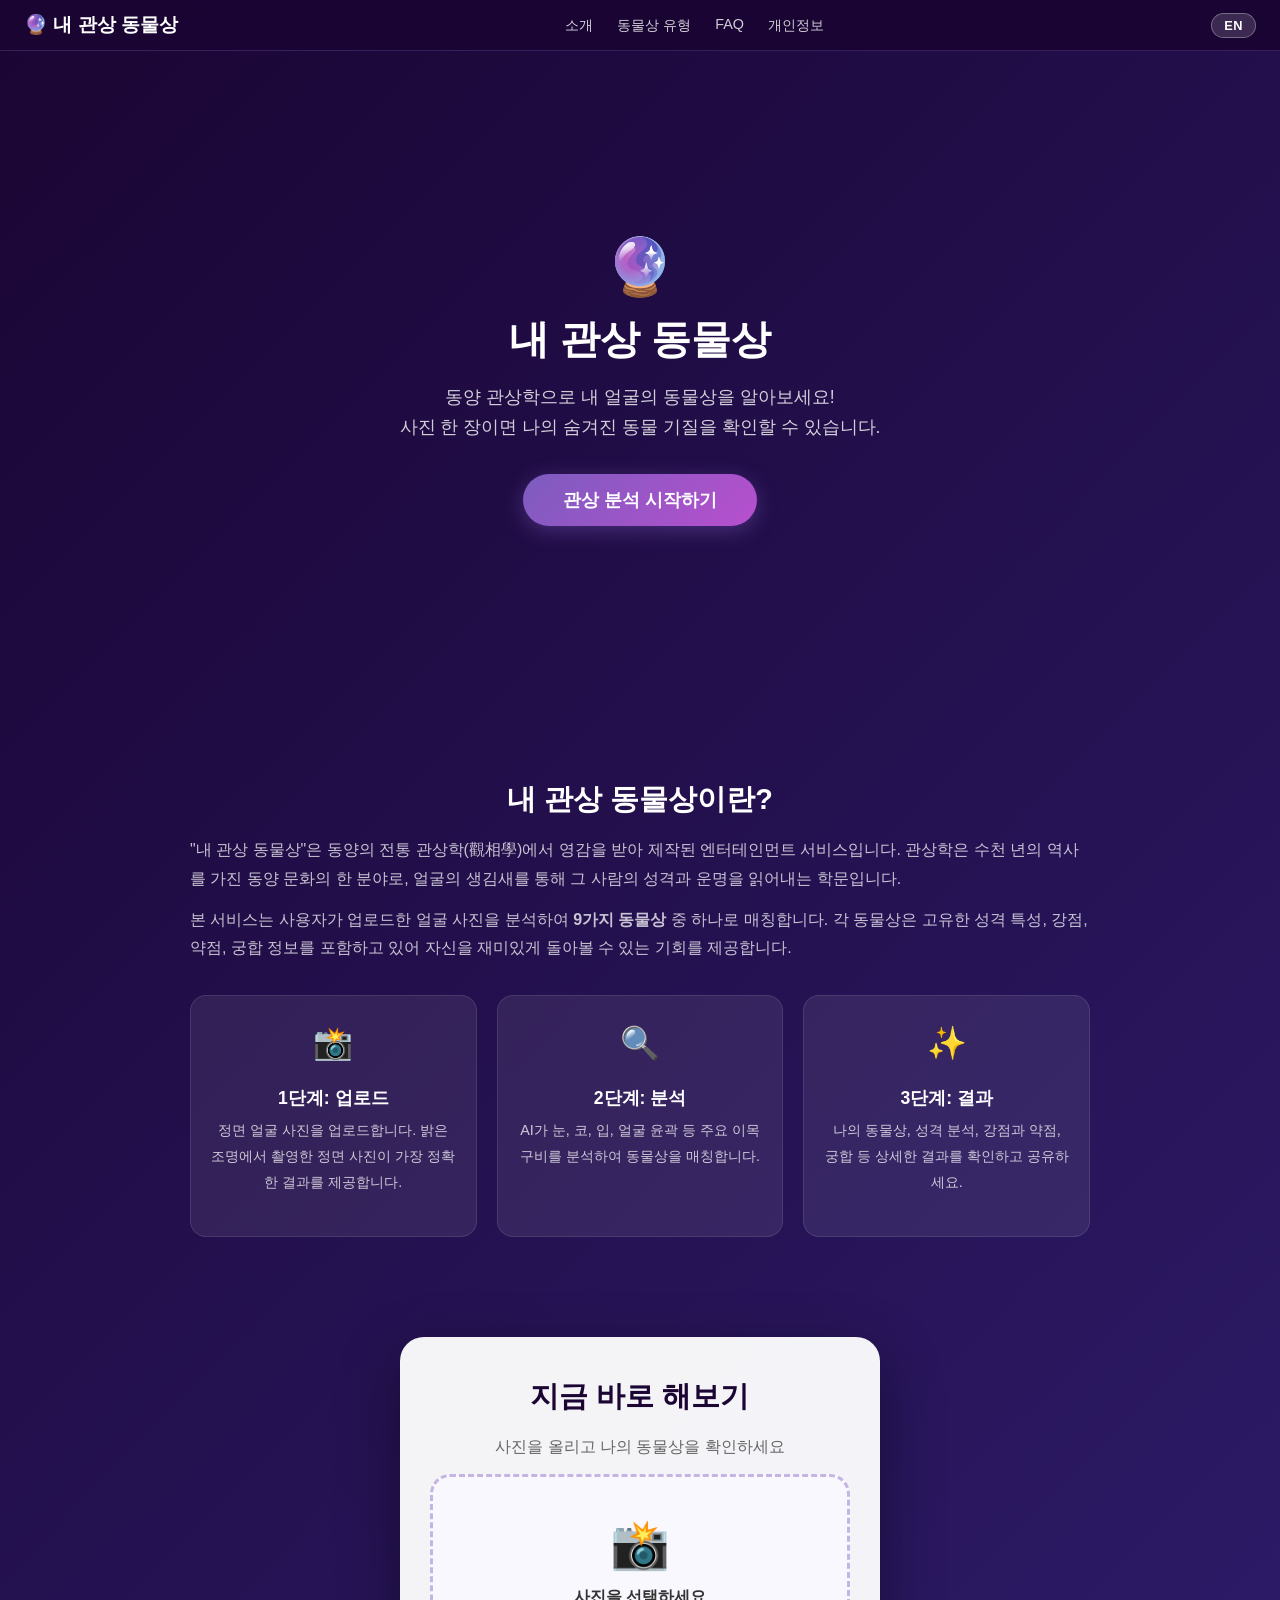
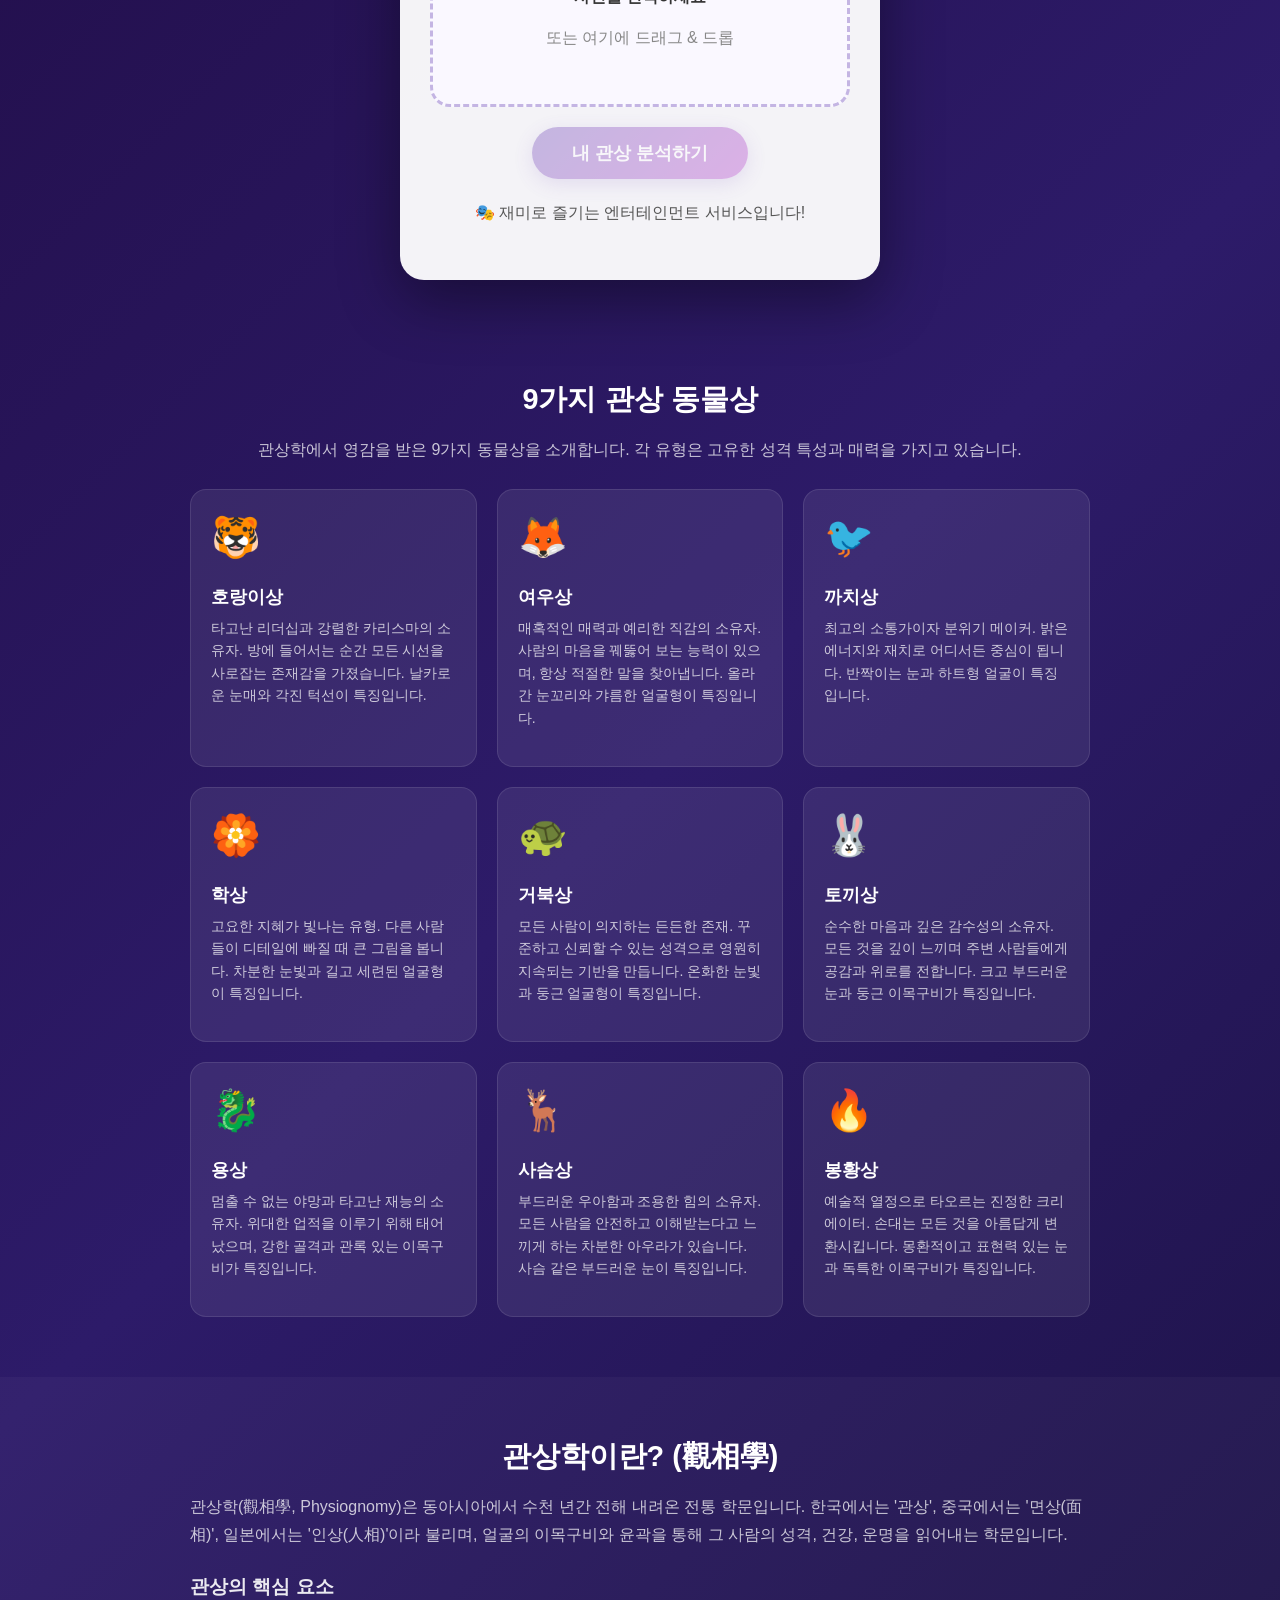
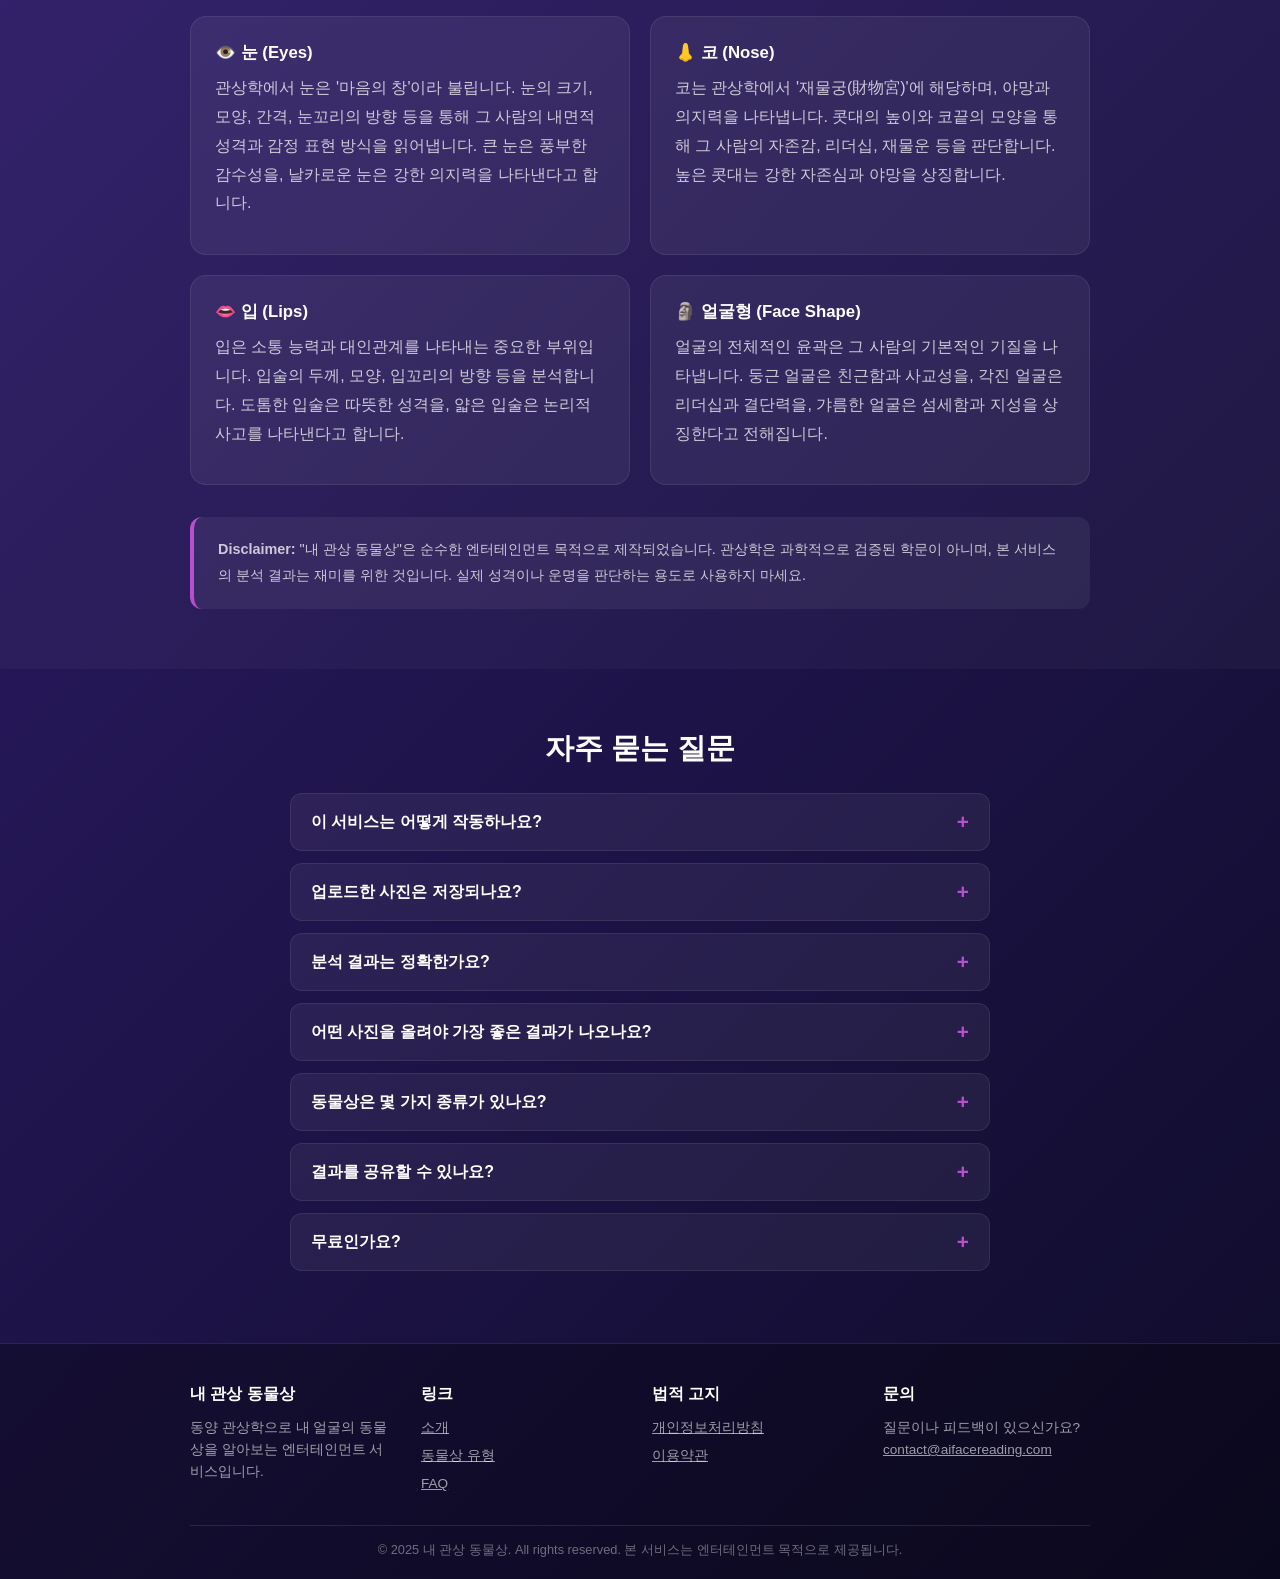
==== commit f1b93204: "Fix upload text visibility and add comprehensive SEO optimization - Fix upload area text color overr" ====
--- a/index.html
+++ b/index.html
@@ -5,11 +5,106 @@
   <meta name="viewport" content="width=device-width, initial-scale=1.0" />
   <title>내 관상 동물상 - 동양 관상으로 보는 나의 얼굴 동물상 테스트</title>
   <meta name="description" content="동양 관상학으로 내 얼굴의 동물상을 알아보세요! 사진 한 장이면 OK. 호랑이상, 여우상, 토끼상 등 9가지 동물상 중 나는 어떤 유형? 무료 관상 테스트" />
-  <meta name="keywords" content="관상 테스트, 동물상 테스트, 내 동물상, 관상 보기, 얼굴 관상, 관상학, 호랑이상, 여우상, 토끼상, 사슴상, face reading" />
+  <meta name="keywords" content="관상 테스트, 동물상 테스트, 내 동물상, 관상 보기, 얼굴 관상, 관상학, 호랑이상, 여우상, 토끼상, 사슴상, face reading, physiognomy" />
+  <link rel="canonical" href="https://ai-test-d4dec.web.app/" />
+  <link rel="alternate" hreflang="ko" href="https://ai-test-d4dec.web.app/" />
+  <link rel="alternate" hreflang="en" href="https://ai-test-d4dec.web.app/" />
+  <link rel="alternate" hreflang="x-default" href="https://ai-test-d4dec.web.app/" />
+  <!-- Open Graph -->
   <meta property="og:title" content="내 관상 동물상 - 동양 관상으로 보는 나의 얼굴 동물상 테스트" />
-  <meta property="og:description" content="동양 관상학으로 내 얼굴의 동물상을 알아보세요! 사진 한 장이면 OK" />
+  <meta property="og:description" content="동양 관상학으로 내 얼굴의 동물상을 알아보세요! 사진 한 장이면 OK. 9가지 동물상 중 나는?" />
+  <meta property="og:type" content="website" />
+  <meta property="og:url" content="https://ai-test-d4dec.web.app/" />
+  <meta property="og:site_name" content="내 관상 동물상" />
+  <meta property="og:locale" content="ko_KR" />
+  <meta property="og:locale:alternate" content="en_US" />
+  <!-- Twitter Card -->
+  <meta name="twitter:card" content="summary_large_image" />
+  <meta name="twitter:title" content="내 관상 동물상 - 동양 관상 동물상 테스트" />
+  <meta name="twitter:description" content="동양 관상학으로 내 얼굴의 동물상을 알아보세요! 사진 한 장이면 OK" />
   <link rel="icon" href="/tiger_eye_glow.ico" type="image/x-icon" />
-  <meta property="og:type" content="website" />
+  <!-- JSON-LD Structured Data -->
+  <script type="application/ld+json">
+  {
+    "@context": "https://schema.org",
+    "@type": "WebApplication",
+    "name": "내 관상 동물상",
+    "alternateName": "My Face Reading",
+    "url": "https://ai-test-d4dec.web.app/",
+    "description": "동양 관상학에 기반한 AI 얼굴 분석으로 나의 동물상을 알아보는 무료 엔터테인먼트 서비스",
+    "applicationCategory": "EntertainmentApplication",
+    "operatingSystem": "Web",
+    "offers": {
+      "@type": "Offer",
+      "price": "0",
+      "priceCurrency": "KRW"
+    },
+    "inLanguage": ["ko", "en"],
+    "isAccessibleForFree": true
+  }
+  </script>
+  <script type="application/ld+json">
+  {
+    "@context": "https://schema.org",
+    "@type": "FAQPage",
+    "mainEntity": [
+      {
+        "@type": "Question",
+        "name": "이 서비스는 어떻게 작동하나요?",
+        "acceptedAnswer": {
+          "@type": "Answer",
+          "text": "사용자가 업로드한 사진의 얼굴 특징(눈, 코, 입, 얼굴형)을 분석하여 9가지 동물상 중 가장 어울리는 유형을 매칭합니다."
+        }
+      },
+      {
+        "@type": "Question",
+        "name": "업로드한 사진은 저장되나요?",
+        "acceptedAnswer": {
+          "@type": "Answer",
+          "text": "아니요. 업로드된 사진은 브라우저 내에서만 처리됩니다. 서버에 저장되거나 제3자에게 전달되지 않습니다."
+        }
+      },
+      {
+        "@type": "Question",
+        "name": "무료인가요?",
+        "acceptedAnswer": {
+          "@type": "Answer",
+          "text": "네, 이 서비스는 완전히 무료입니다. 횟수 제한 없이 자유롭게 이용할 수 있습니다."
+        }
+      },
+      {
+        "@type": "Question",
+        "name": "분석 결과는 정확한가요?",
+        "acceptedAnswer": {
+          "@type": "Answer",
+          "text": "이 서비스는 엔터테인먼트 목적으로 제작되었습니다. 관상학은 과학적으로 검증된 학문이 아니므로 재미로 즐겨주세요."
+        }
+      },
+      {
+        "@type": "Question",
+        "name": "동물상은 몇 가지 종류가 있나요?",
+        "acceptedAnswer": {
+          "@type": "Answer",
+          "text": "총 9가지 동물상이 있습니다: 호랑이상, 여우상, 까치상, 학상, 거북상, 토끼상, 용상, 사슴상, 봉황상."
+        }
+      }
+    ]
+  }
+  </script>
+  <script type="application/ld+json">
+  {
+    "@context": "https://schema.org",
+    "@type": "BreadcrumbList",
+    "itemListElement": [
+      {
+        "@type": "ListItem",
+        "position": 1,
+        "name": "홈",
+        "item": "https://ai-test-d4dec.web.app/"
+      }
+    ]
+  }
+  </script>
   <!-- Microsoft Clarity -->
   <script type="text/javascript">
     (function(c,l,a,r,i,t,y){
--- a/style.css
+++ b/style.css
@@ -234,6 +234,18 @@
   color: #1a0533;
 }
 
+.container p,
+.container .subtitle,
+.container .upload-text,
+.container .upload-hint,
+.container .disclaimer {
+  color: #555;
+}
+
+.container .subtitle {
+  color: #666;
+}
+
 .result-container {
   max-width: 520px;
 }
@@ -275,13 +287,13 @@
 
 .upload-text {
   font-size: 1.1rem;
-  color: #333;
+  color: #333 !important;
   font-weight: 600;
 }
 
 .upload-hint {
   font-size: 0.85rem;
-  color: #999;
+  color: #888 !important;
   margin-top: 4px;
 }
 
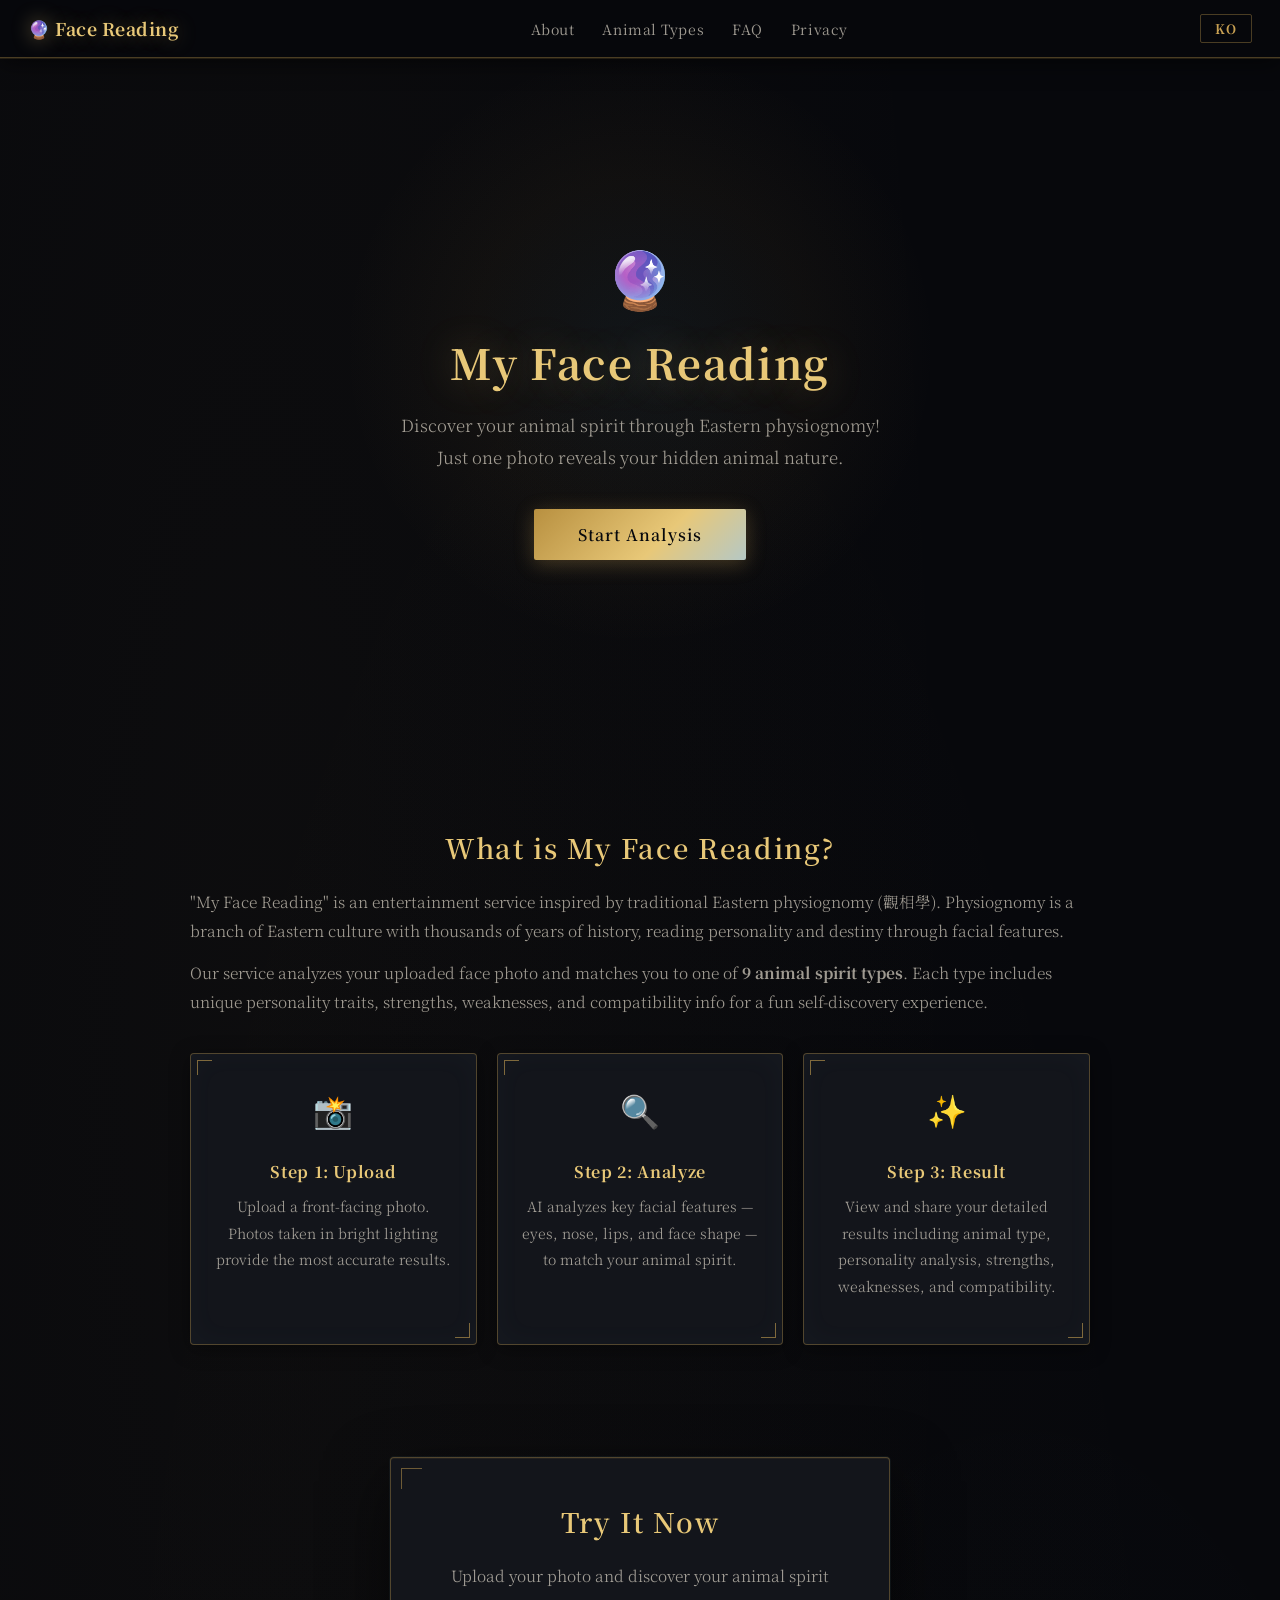
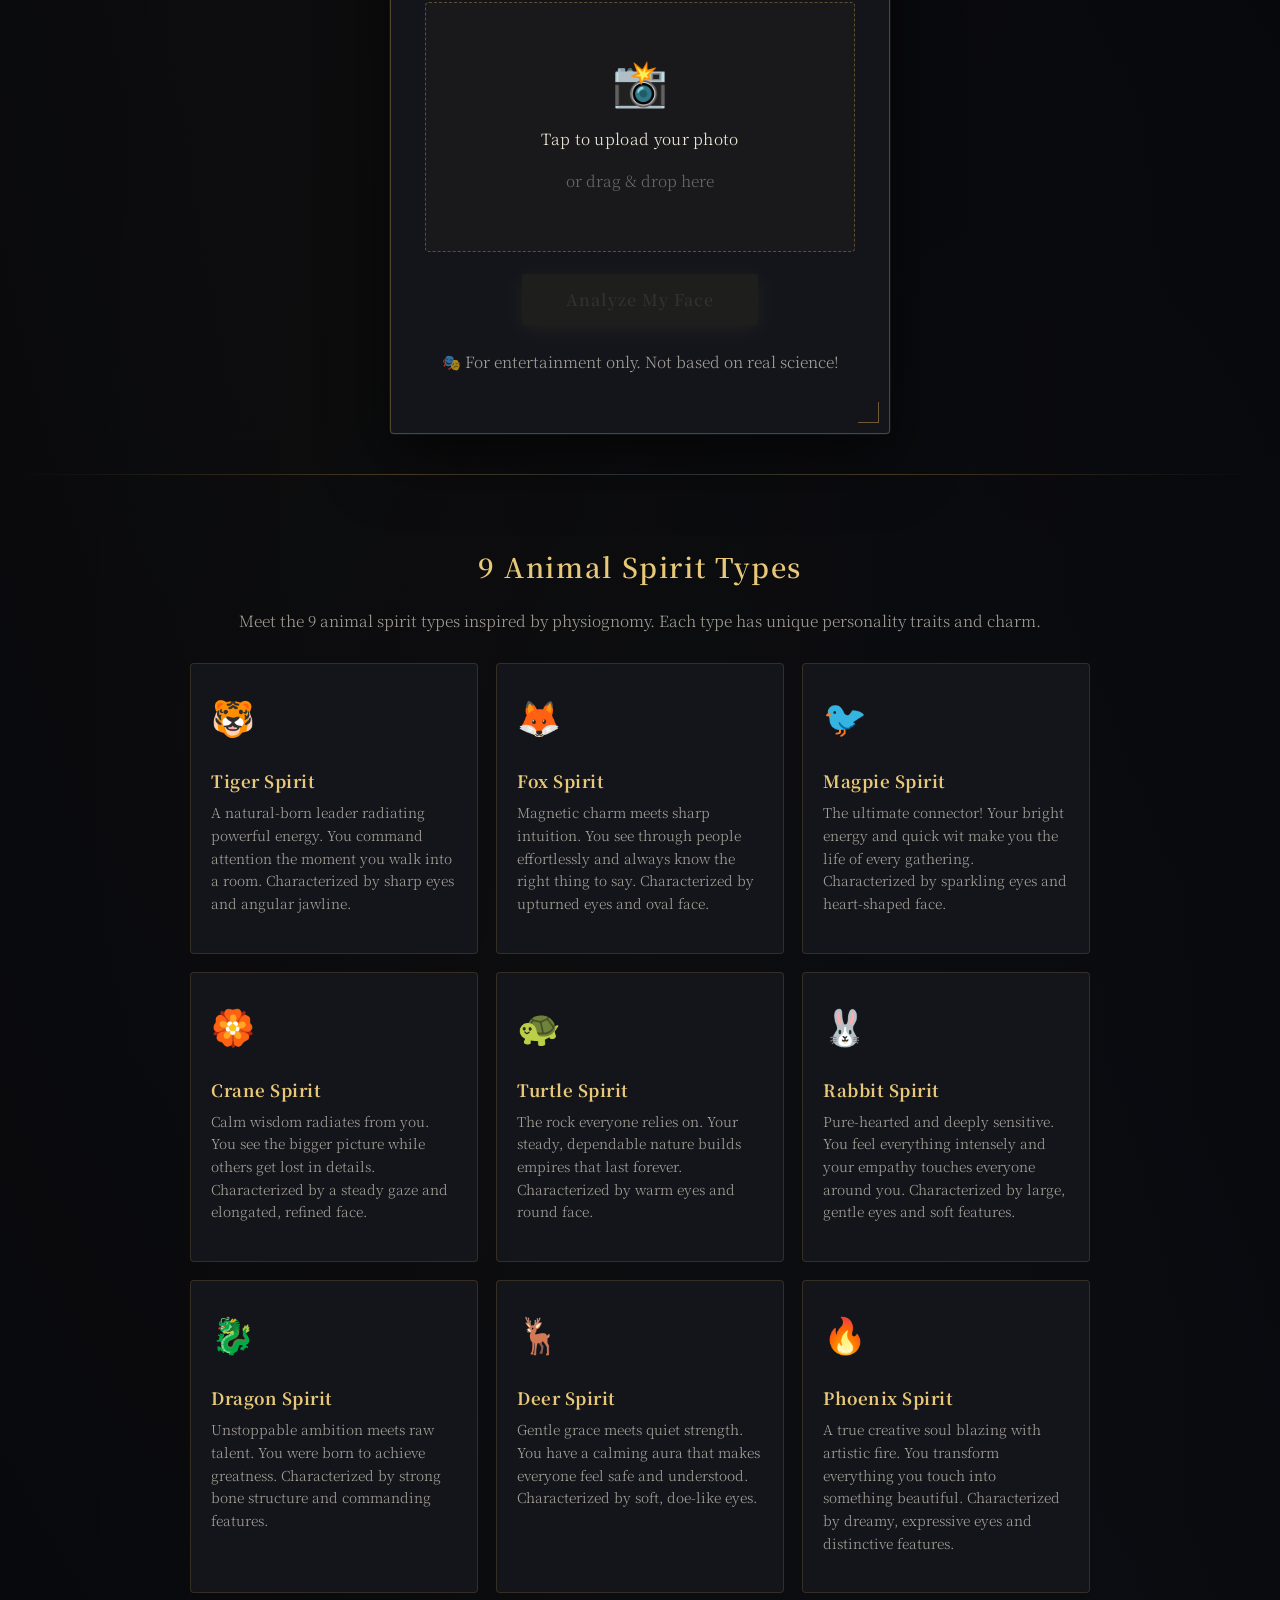
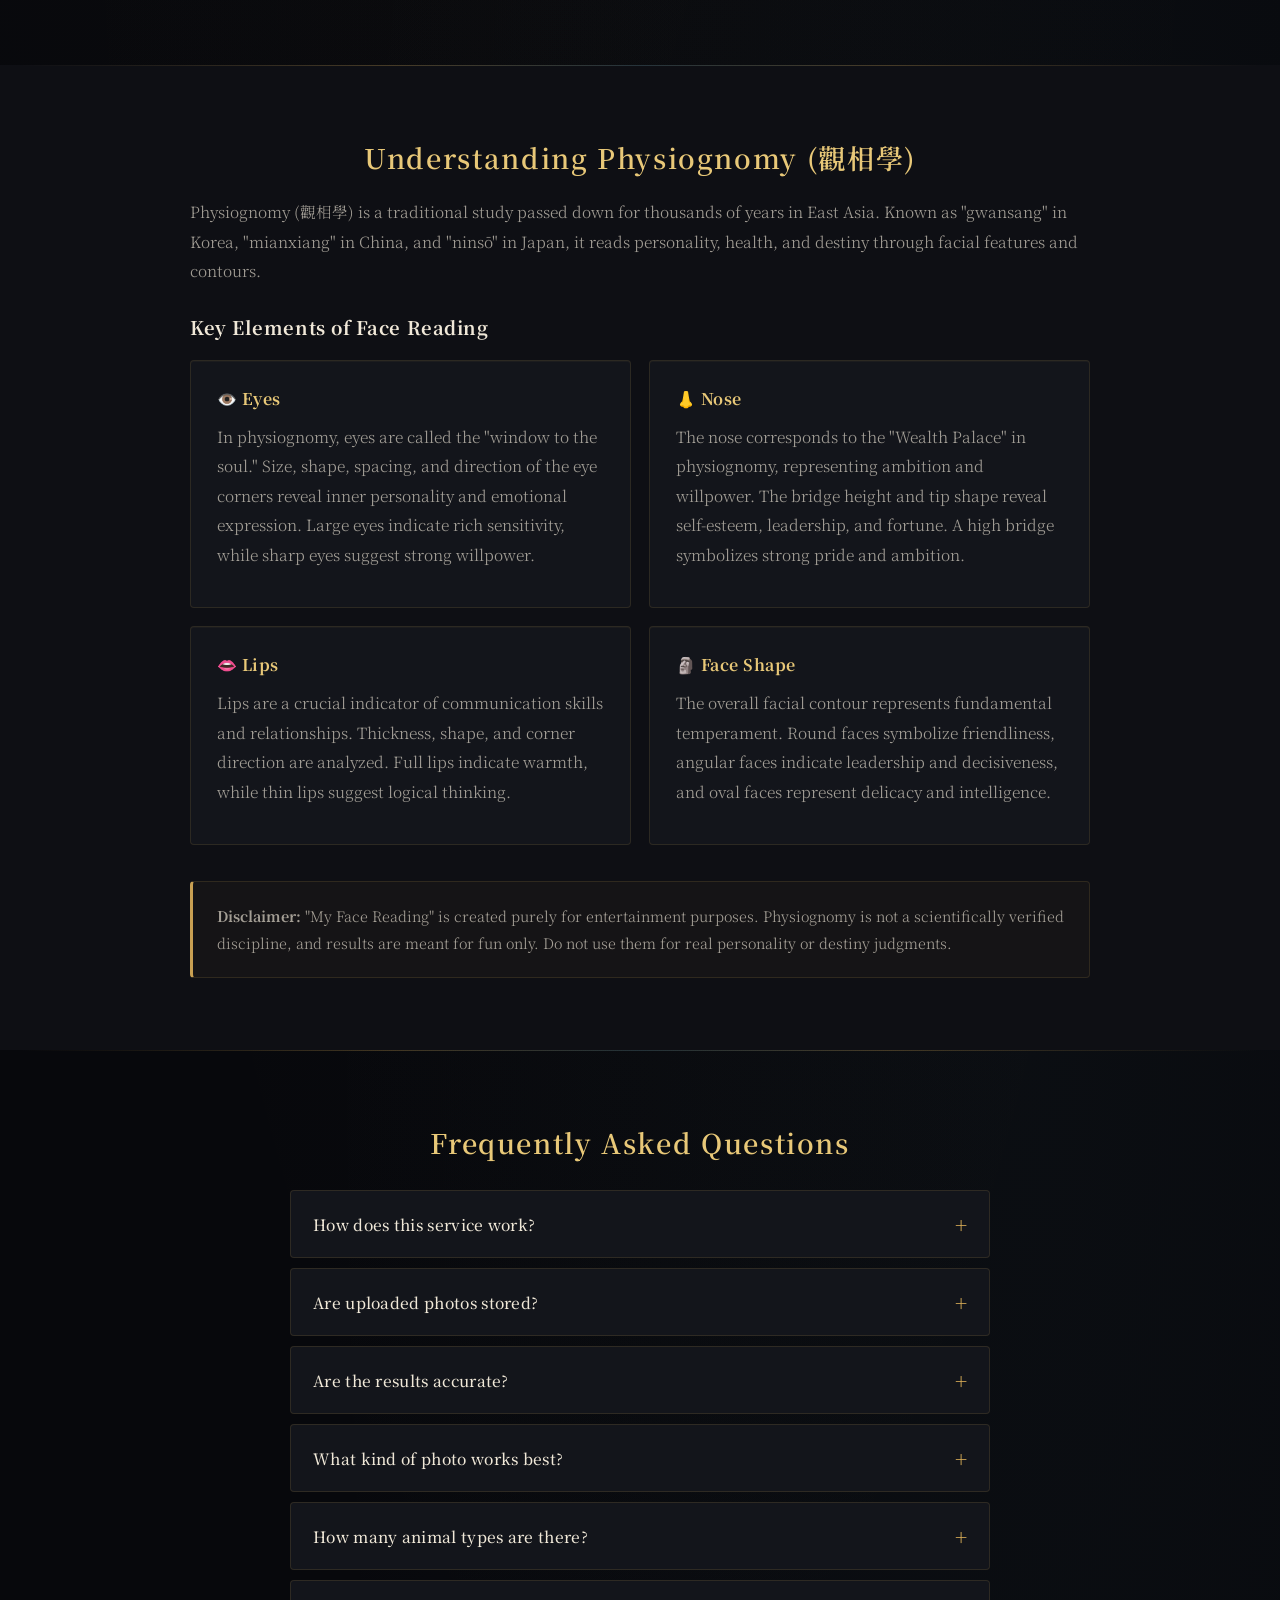
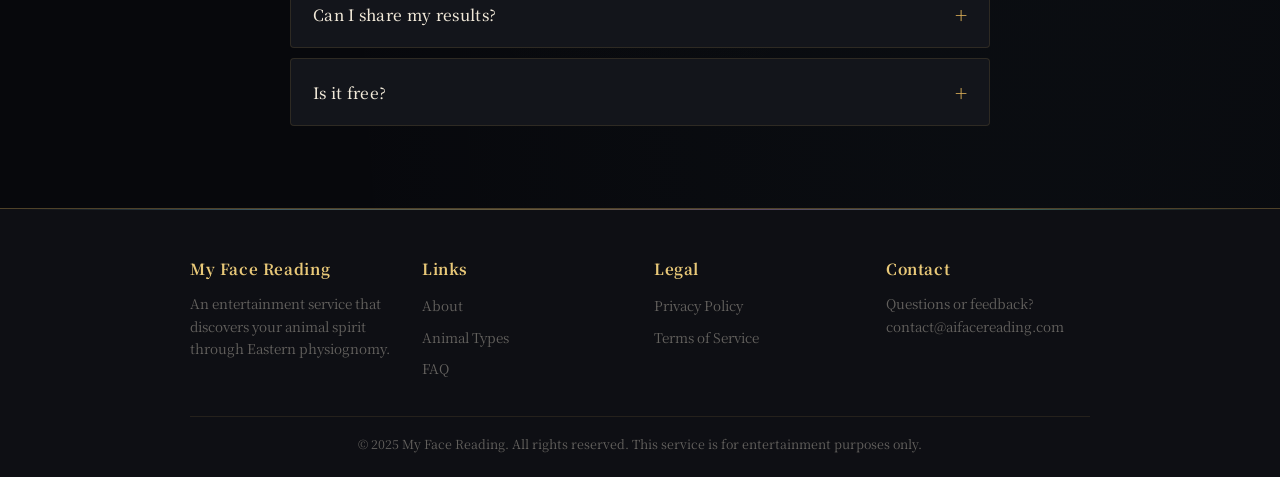
==== commit fab95367: "Apply Najeonchilgi (나전칠기) design — Korean mother-of-pearl lacquerware aesthetic - Replace purple gra" ====
--- a/index.html
+++ b/index.html
@@ -23,6 +23,9 @@
   <meta name="twitter:title" content="내 관상 동물상 - 동양 관상 동물상 테스트" />
   <meta name="twitter:description" content="동양 관상학으로 내 얼굴의 동물상을 알아보세요! 사진 한 장이면 OK" />
   <link rel="icon" href="/tiger_eye_glow.ico" type="image/x-icon" />
+  <link rel="preconnect" href="https://fonts.googleapis.com" />
+  <link rel="preconnect" href="https://fonts.gstatic.com" crossorigin />
+  <link href="https://fonts.googleapis.com/css2?family=Noto+Serif+KR:wght@300;400;600;700&display=swap" rel="stylesheet" />
   <!-- JSON-LD Structured Data -->
   <script type="application/ld+json">
   {
--- a/style.css
+++ b/style.css
@@ -1,79 +1,120 @@
-* {
-  margin: 0;
-  padding: 0;
-  box-sizing: border-box;
-}
-
+/* ── 나전칠기 (Najeonchilgi) Design System ── */
+/* Mother-of-pearl lacquerware aesthetic */
+
+@import url('https://fonts.googleapis.com/css2?family=Noto+Serif+KR:wght@300;400;600;700&display=swap');
+
+:root {
+  --lacquer:        #07080c;
+  --lacquer-panel:  #0e0f14;
+  --lacquer-card:   #13151b;
+  --lacquer-lift:   #1a1c24;
+  --gold:           #c8a052;
+  --gold-light:     #e8c878;
+  --gold-dim:       #7a6030;
+  --pearl-a:        #88c8d8;  /* 청옥빛 */
+  --pearl-b:        #c8a0d8;  /* 자수정빛 */
+  --pearl-c:        #d8c888;  /* 황금빛 */
+  --pearl-d:        #88d8b8;  /* 비취빛 */
+  --pearl-e:        #d890a8;  /* 산호빛 */
+  --text-cream:     #f0e8d8;
+  --text-mid:       rgba(240, 232, 216, 0.65);
+  --text-dim:       rgba(240, 232, 216, 0.38);
+  --border-gold:    rgba(200, 160, 82, 0.35);
+  --border-pearl:   rgba(136, 200, 216, 0.2);
+}
+
+/* ── Reset ── */
+* { margin: 0; padding: 0; box-sizing: border-box; }
+
+/* ── Base ── */
 body {
-  font-family: 'Segoe UI', Tahoma, Geneva, Verdana, sans-serif;
-  background: linear-gradient(135deg, #1a0533 0%, #2d1b69 50%, #0f0c29 100%);
+  font-family: 'Noto Serif KR', 'Malgun Gothic', Georgia, serif;
+  background: var(--lacquer);
   min-height: 100vh;
-  color: #333;
+  color: var(--text-cream);
+  /* 옻칠 나무결 느낌의 미세 패턴 */
+  background-image:
+    radial-gradient(ellipse at 20% 20%, rgba(200,160,82,0.03) 0%, transparent 50%),
+    radial-gradient(ellipse at 80% 80%, rgba(136,200,216,0.03) 0%, transparent 50%),
+    radial-gradient(ellipse at 50% 50%, rgba(200,160,82,0.015) 0%, transparent 70%);
+}
+
+/* ── 자개 shimmer 애니메이션 ── */
+@keyframes pearlShimmer {
+  0%   { background-position: 0% 50%; }
+  50%  { background-position: 100% 50%; }
+  100% { background-position: 0% 50%; }
+}
+@keyframes goldPulse {
+  0%, 100% { opacity: 0.7; }
+  50%       { opacity: 1; }
+}
+@keyframes scanMove {
+  0%   { top: 0; }
+  50%  { top: calc(100% - 4px); }
+  100% { top: 0; }
 }
 
 /* ── Navigation ── */
 .nav-bar {
   position: fixed;
-  top: 0;
-  left: 0;
-  right: 0;
+  top: 0; left: 0; right: 0;
   z-index: 100;
   display: flex;
   align-items: center;
   justify-content: space-between;
-  padding: 12px 24px;
-  background: rgba(26, 5, 51, 0.95);
-  backdrop-filter: blur(10px);
-  border-bottom: 1px solid rgba(124, 92, 191, 0.3);
+  padding: 14px 28px;
+  background: rgba(7, 8, 12, 0.97);
+  backdrop-filter: blur(12px);
+  border-bottom: 1px solid var(--border-gold);
+  /* 상단 금빛 라인 */
+  box-shadow: 0 1px 0 rgba(200, 160, 82, 0.15), 0 4px 24px rgba(0,0,0,0.6);
 }
 
 .nav-logo {
-  color: white;
-  font-size: 1.2rem;
+  color: var(--gold-light);
+  font-size: 1.1rem;
   font-weight: 700;
   text-decoration: none;
-}
-
-.nav-links {
-  display: flex;
-  gap: 24px;
-}
-
+  letter-spacing: 0.03em;
+  text-shadow: 0 0 20px rgba(232, 200, 120, 0.4);
+}
+
+.nav-links { display: flex; gap: 28px; }
 .nav-links a {
-  color: rgba(255, 255, 255, 0.8);
+  color: var(--text-mid);
   text-decoration: none;
-  font-size: 0.9rem;
+  font-size: 0.88rem;
+  letter-spacing: 0.04em;
   transition: color 0.2s;
 }
-
-.nav-links a:hover {
-  color: #b84fce;
-}
+.nav-links a:hover { color: var(--gold-light); }
 
 .lang-toggle {
-  background: rgba(255, 255, 255, 0.15);
-  border: 1px solid rgba(255, 255, 255, 0.3);
-  color: white;
-  padding: 4px 12px;
-  border-radius: 20px;
+  background: transparent;
+  border: 1px solid var(--border-gold);
+  color: var(--gold);
+  padding: 4px 14px;
+  border-radius: 2px;
   font-size: 0.8rem;
   font-weight: 700;
   cursor: pointer;
   transition: all 0.2s;
-  letter-spacing: 0.5px;
-}
-
+  letter-spacing: 1px;
+  font-family: inherit;
+}
 .lang-toggle:hover {
-  background: rgba(255, 255, 255, 0.25);
-  border-color: rgba(255, 255, 255, 0.5);
+  background: rgba(200,160,82,0.1);
+  border-color: var(--gold-light);
+  color: var(--gold-light);
 }
 
 .nav-toggle {
   display: none;
   background: none;
   border: none;
-  color: white;
-  font-size: 1.5rem;
+  color: var(--gold);
+  font-size: 1.4rem;
   cursor: pointer;
 }
 
@@ -81,20 +122,30 @@
   .nav-links {
     display: none;
     position: absolute;
-    top: 100%;
-    left: 0;
-    right: 0;
+    top: 100%; left: 0; right: 0;
     flex-direction: column;
-    background: rgba(26, 5, 51, 0.98);
-    padding: 16px 24px;
-    gap: 16px;
+    background: rgba(7, 8, 12, 0.99);
+    padding: 20px 28px;
+    gap: 18px;
+    border-bottom: 1px solid var(--border-gold);
   }
-  .nav-links.open {
-    display: flex;
-  }
-  .nav-toggle {
-    display: block;
-  }
+  .nav-links.open { display: flex; }
+  .nav-toggle { display: block; }
+}
+
+/* ── 자개 구분선 장식 mixin ── */
+.pearl-divider {
+  height: 1px;
+  background: linear-gradient(90deg,
+    transparent 0%,
+    var(--pearl-a) 20%,
+    var(--gold) 40%,
+    var(--pearl-b) 60%,
+    var(--pearl-d) 80%,
+    transparent 100%);
+  opacity: 0.5;
+  margin: 0 auto;
+  max-width: 600px;
 }
 
 /* ── Hero Section ── */
@@ -102,77 +153,109 @@
   display: flex;
   justify-content: center;
   align-items: center;
-  min-height: 80vh;
+  min-height: 84vh;
   padding: 100px 20px 60px;
   text-align: center;
-}
-
-.hero-content {
-  max-width: 600px;
-}
-
-.header-icon {
-  font-size: 3.5rem;
-  margin-bottom: 12px;
-}
+  position: relative;
+  overflow: hidden;
+}
+
+/* 배경 자개 원형 glow */
+.hero-section::before {
+  content: '';
+  position: absolute;
+  width: 600px; height: 600px;
+  left: 50%; top: 50%;
+  transform: translate(-50%, -55%);
+  background: radial-gradient(ellipse,
+    rgba(136,200,216,0.06) 0%,
+    rgba(200,160,82,0.04) 40%,
+    transparent 70%);
+  pointer-events: none;
+}
+
+.hero-content { max-width: 620px; position: relative; z-index: 1; }
+
+.header-icon { font-size: 3.5rem; margin-bottom: 16px; }
 
 h1 {
-  color: white;
-  font-size: 2.5rem;
-  margin-bottom: 16px;
+  color: var(--gold-light);
+  font-size: 2.6rem;
+  font-weight: 700;
+  margin-bottom: 18px;
+  letter-spacing: 0.04em;
+  text-shadow: 0 0 40px rgba(232, 200, 120, 0.3);
 }
 
 .hero-desc {
-  color: rgba(255, 255, 255, 0.8);
-  font-size: 1.1rem;
-  line-height: 1.7;
-  margin-bottom: 32px;
+  color: var(--text-mid);
+  font-size: 1.05rem;
+  line-height: 1.9;
+  margin-bottom: 36px;
+  font-weight: 300;
 }
 
 .hero-cta {
   display: inline-block;
   text-decoration: none;
-  padding: 16px 48px;
-  font-size: 1.2rem;
+  padding: 16px 52px;
+  font-size: 1.1rem;
 }
 
 /* ── Content Sections ── */
 .content-section {
-  padding: 60px 20px;
-}
-
-.section-inner {
-  max-width: 900px;
-  margin: 0 auto;
-}
+  padding: 72px 20px;
+  position: relative;
+}
+
+/* 섹션 상단 금빛 경계선 */
+.content-section + .content-section::before {
+  content: '';
+  display: block;
+  height: 1px;
+  background: linear-gradient(90deg,
+    transparent,
+    rgba(200,160,82,0.3) 30%,
+    rgba(136,200,216,0.2) 50%,
+    rgba(200,160,82,0.3) 70%,
+    transparent);
+  margin-bottom: 72px;
+  margin-top: -72px;
+}
+
+.section-inner { max-width: 900px; margin: 0 auto; }
 
 .content-section h2 {
-  color: white;
-  font-size: 1.8rem;
-  margin-bottom: 16px;
+  color: var(--gold-light);
+  font-size: 1.7rem;
+  margin-bottom: 20px;
   text-align: center;
+  letter-spacing: 0.06em;
+  font-weight: 600;
 }
 
 .content-section h3 {
-  color: rgba(255, 255, 255, 0.9);
-  font-size: 1.2rem;
-  margin: 24px 0 16px;
+  color: var(--text-cream);
+  font-size: 1.15rem;
+  margin: 28px 0 16px;
+  letter-spacing: 0.03em;
 }
 
 .content-section p {
-  color: rgba(255, 255, 255, 0.75);
-  font-size: 1rem;
-  line-height: 1.8;
+  color: var(--text-mid);
+  font-size: 0.97rem;
+  line-height: 1.9;
   margin-bottom: 12px;
+  font-weight: 300;
 }
 
 .section-desc {
   text-align: center;
-  margin-bottom: 32px;
+  margin-bottom: 36px;
 }
 
 .alt-bg {
-  background: rgba(255, 255, 255, 0.03);
+  background: var(--lacquer-panel);
 }
 
 /* ── Info Grid (Steps) ── */
@@ -180,36 +263,48 @@
   display: grid;
   grid-template-columns: repeat(3, 1fr);
   gap: 20px;
-  margin-top: 32px;
+  margin-top: 36px;
 }
 
 .info-card {
-  background: rgba(255, 255, 255, 0.08);
-  border-radius: 16px;
-  padding: 28px 20px;
+  background: var(--lacquer-card);
+  border-radius: 4px;
+  padding: 32px 22px;
   text-align: center;
-  border: 1px solid rgba(255, 255, 255, 0.1);
-}
-
-.info-icon {
-  font-size: 2rem;
-  margin-bottom: 12px;
-}
+  border: 1px solid var(--border-gold);
+  position: relative;
+  /* 자개빛 코너 장식 */
+  box-shadow:
+    inset 0 0 30px rgba(136,200,216,0.03),
+    0 4px 20px rgba(0,0,0,0.4);
+}
+
+/* 카드 코너 장식 */
+.info-card::before,
+.info-card::after {
+  content: '';
+  position: absolute;
+  width: 14px; height: 14px;
+  border-color: var(--gold);
+  border-style: solid;
+  opacity: 0.6;
+}
+.info-card::before { top: 6px; left: 6px; border-width: 1px 0 0 1px; }
+.info-card::after  { bottom: 6px; right: 6px; border-width: 0 1px 1px 0; }
+
+.info-icon { font-size: 2rem; margin-bottom: 14px; }
 
 .info-card h3 {
-  color: white;
-  font-size: 1.1rem;
-  margin-bottom: 8px;
-}
-
-.info-card p {
-  font-size: 0.9rem;
-}
+  color: var(--gold-light);
+  font-size: 1rem;
+  margin-bottom: 10px;
+  letter-spacing: 0.04em;
+}
+
+.info-card p { font-size: 0.88rem; }
 
 @media (max-width: 600px) {
-  .info-grid {
-    grid-template-columns: 1fr;
-  }
+  .info-grid { grid-template-columns: 1fr; }
 }
 
 /* ── App Section ── */
@@ -220,354 +315,386 @@
   padding: 40px 20px;
 }
 
+/* ── Main Container (Upload / Analyzing / Result) ── */
 .container {
-  background: rgba(255, 255, 255, 0.95);
-  border-radius: 24px;
-  padding: 40px 30px;
-  box-shadow: 0 20px 60px rgba(0, 0, 0, 0.4);
+  background: var(--lacquer-card);
+  border-radius: 4px;
+  padding: 44px 34px;
+  border: 1px solid var(--border-gold);
+  box-shadow:
+    0 0 0 1px rgba(136,200,216,0.06),
+    0 24px 64px rgba(0,0,0,0.6),
+    inset 0 1px 0 rgba(200,160,82,0.08);
   text-align: center;
-  max-width: 480px;
+  max-width: 500px;
   width: 100%;
-}
-
-.container h2 {
-  color: #1a0533;
-}
+  position: relative;
+}
+
+/* 컨테이너 코너 장식 */
+.container::before,
+.container::after {
+  content: '';
+  position: absolute;
+  width: 20px; height: 20px;
+  border-color: var(--gold);
+  border-style: solid;
+  opacity: 0.5;
+}
+.container::before { top: 10px; left: 10px; border-width: 1px 0 0 1px; }
+.container::after  { bottom: 10px; right: 10px; border-width: 0 1px 1px 0; }
+
+.container h2 { color: var(--gold-light); }
 
 .container p,
 .container .subtitle,
 .container .upload-text,
 .container .upload-hint,
 .container .disclaimer {
-  color: #555;
-}
-
-.container .subtitle {
-  color: #666;
-}
-
-.result-container {
-  max-width: 520px;
-}
+  color: var(--text-mid);
+}
+
+.result-container { max-width: 540px; }
 
 .section-title {
-  color: #1a0533;
-  font-size: 1.6rem;
-  margin-bottom: 6px;
+  color: var(--gold-light);
+  font-size: 1.5rem;
+  margin-bottom: 8px;
+  letter-spacing: 0.04em;
 }
 
 /* ── Upload Screen ── */
 .subtitle {
-  color: #666;
-  font-size: 0.95rem;
-  margin-bottom: 28px;
-  line-height: 1.4;
+  color: var(--text-mid);
+  font-size: 0.93rem;
+  margin-bottom: 30px;
+  line-height: 1.6;
+  font-weight: 300;
 }
 
 .upload-area {
-  border: 3px dashed #c4b5e3;
-  border-radius: 20px;
-  padding: 40px 20px;
+  border: 1px dashed rgba(200,160,82,0.4);
+  border-radius: 4px;
+  padding: 44px 20px;
   cursor: pointer;
   transition: all 0.3s ease;
-  background: #faf8ff;
-  margin-bottom: 20px;
+  background: rgba(200,160,82,0.03);
+  margin-bottom: 22px;
 }
 
 .upload-area:hover, .upload-area.dragover {
-  border-color: #7c5cbf;
-  background: #f0ebff;
-  transform: scale(1.02);
-}
-
-.upload-icon {
-  font-size: 3rem;
-  margin-bottom: 10px;
-}
+  border-color: var(--gold);
+  background: rgba(200,160,82,0.07);
+  box-shadow: 0 0 24px rgba(200,160,82,0.1);
+}
+
+.upload-icon { font-size: 2.8rem; margin-bottom: 12px; }
 
 .upload-text {
-  font-size: 1.1rem;
-  color: #333 !important;
-  font-weight: 600;
+  font-size: 1rem;
+  color: var(--text-cream) !important;
+  font-weight: 500;
+  letter-spacing: 0.02em;
 }
 
 .upload-hint {
-  font-size: 0.85rem;
-  color: #888 !important;
-  margin-top: 4px;
+  font-size: 0.82rem;
+  color: var(--text-dim) !important;
+  margin-top: 6px;
 }
 
 .preview-area {
   display: flex;
   flex-direction: column;
   align-items: center;
-  gap: 12px;
-  margin-bottom: 20px;
+  gap: 14px;
+  margin-bottom: 22px;
 }
 
 .preview-area img {
-  width: 200px;
-  height: 200px;
+  width: 200px; height: 200px;
   object-fit: cover;
   border-radius: 50%;
-  border: 4px solid #7c5cbf;
-  box-shadow: 0 8px 30px rgba(124, 92, 191, 0.3);
-}
-
+  border: 2px solid var(--gold);
+  box-shadow:
+    0 0 0 4px rgba(200,160,82,0.15),
+    0 8px 32px rgba(0,0,0,0.5);
+}
+
+/* ── Buttons ── */
 .btn {
   border: none;
-  padding: 14px 40px;
-  font-size: 1.1rem;
-  border-radius: 50px;
+  padding: 14px 44px;
+  font-size: 1rem;
+  border-radius: 2px;
   cursor: pointer;
   transition: all 0.2s ease;
   font-weight: 600;
+  font-family: inherit;
+  letter-spacing: 0.06em;
 }
 
 .btn-primary {
-  background: linear-gradient(135deg, #7c5cbf 0%, #b84fce 100%);
-  color: white;
-  box-shadow: 0 5px 20px rgba(124, 92, 191, 0.4);
+  /* 자개빛 그라디언트 */
+  background: linear-gradient(135deg,
+    #b89040 0%,
+    #e8c878 30%,
+    #a8c8d8 55%,
+    #c8a0d8 75%,
+    #c8a052 100%);
+  background-size: 200% 200%;
+  animation: pearlShimmer 4s ease infinite;
+  color: #07080c;
+  box-shadow: 0 4px 20px rgba(200,160,82,0.3);
+  text-shadow: none;
 }
 
 .btn-primary:hover:not(:disabled) {
   transform: translateY(-2px);
-  box-shadow: 0 8px 25px rgba(124, 92, 191, 0.5);
+  box-shadow: 0 8px 28px rgba(200,160,82,0.45);
 }
 
 .btn-primary:disabled {
-  opacity: 0.4;
+  opacity: 0.3;
   cursor: not-allowed;
+  animation: none;
+  background: #3a3520;
+  color: #7a7060;
 }
 
 .btn-secondary {
   background: transparent;
-  color: #7c5cbf;
-  border: 2px solid #7c5cbf;
-  padding: 8px 20px;
-  font-size: 0.9rem;
+  color: var(--gold);
+  border: 1px solid var(--border-gold);
+  padding: 8px 22px;
+  font-size: 0.88rem;
 }
 
 .btn-secondary:hover {
-  background: #f0ebff;
+  background: rgba(200,160,82,0.08);
+  border-color: var(--gold);
 }
 
 .disclaimer {
-  margin-top: 20px;
+  margin-top: 22px;
   font-size: 0.8rem;
-  color: #aaa;
+  color: var(--text-dim);
 }
 
 /* ── Analyzing Screen ── */
 .scanner-wrapper {
   position: relative;
-  width: 200px;
-  height: 200px;
-  margin: 0 auto 24px;
+  width: 200px; height: 200px;
+  margin: 0 auto 28px;
   border-radius: 50%;
   overflow: hidden;
-  border: 4px solid #7c5cbf;
-  box-shadow: 0 0 40px rgba(124, 92, 191, 0.5);
-}
-
-.scan-photo {
-  width: 100%;
-  height: 100%;
-  object-fit: cover;
-}
+  border: 2px solid var(--gold);
+  box-shadow:
+    0 0 0 4px rgba(200,160,82,0.12),
+    0 0 40px rgba(136,200,216,0.15);
+}
+
+.scan-photo { width: 100%; height: 100%; object-fit: cover; }
 
 .scan-line {
   position: absolute;
-  top: 0;
-  left: 0;
-  width: 100%;
-  height: 4px;
-  background: linear-gradient(90deg, transparent, #b84fce, transparent);
-  box-shadow: 0 0 15px #b84fce;
+  top: 0; left: 0;
+  width: 100%; height: 3px;
+  background: linear-gradient(90deg,
+    transparent,
+    var(--pearl-a),
+    var(--gold-light),
+    var(--pearl-b),
+    transparent);
+  box-shadow: 0 0 12px var(--gold-light);
   animation: scanMove 1.5s ease-in-out infinite;
 }
 
-@keyframes scanMove {
-  0% { top: 0; }
-  50% { top: calc(100% - 4px); }
-  100% { top: 0; }
-}
-
 .analyzing-text {
-  color: #1a0533;
-  font-size: 1.3rem;
-  margin-bottom: 16px;
+  color: var(--gold-light);
+  font-size: 1.2rem;
+  margin-bottom: 18px;
+  letter-spacing: 0.04em;
 }
 
 .progress-bar {
   width: 100%;
-  height: 8px;
-  background: #e8e0f5;
-  border-radius: 10px;
+  height: 6px;
+  background: rgba(200,160,82,0.1);
+  border-radius: 3px;
   overflow: hidden;
-  margin-bottom: 12px;
+  margin-bottom: 14px;
+  border: 1px solid rgba(200,160,82,0.15);
 }
 
 .progress-fill {
   height: 100%;
-  background: linear-gradient(90deg, #7c5cbf, #b84fce);
-  border-radius: 10px;
+  background: linear-gradient(90deg,
+    var(--pearl-a),
+    var(--gold),
+    var(--pearl-b),
+    var(--gold-light));
+  background-size: 200% 100%;
+  animation: pearlShimmer 2s linear infinite;
+  border-radius: 3px;
   transition: width 0.4s ease;
 }
 
 .analyzing-detail {
-  color: #888;
-  font-size: 0.9rem;
+  color: var(--text-dim);
+  font-size: 0.87rem;
+  letter-spacing: 0.02em;
 }
 
 /* ── Result Screen ── */
-.result-card {
-  text-align: center;
-}
+.result-card { text-align: center; }
 
 .result-photo-wrap {
-  margin-bottom: -40px;
+  margin-bottom: -44px;
   position: relative;
   z-index: 2;
 }
 
 .result-photo {
-  width: 120px;
-  height: 120px;
+  width: 120px; height: 120px;
   object-fit: cover;
   border-radius: 50%;
-  border: 4px solid white;
-  box-shadow: 0 4px 20px rgba(0, 0, 0, 0.2);
+  border: 2px solid var(--gold);
+  box-shadow:
+    0 0 0 5px rgba(200,160,82,0.12),
+    0 8px 24px rgba(0,0,0,0.5);
 }
 
 .result-type-badge {
-  padding: 50px 20px 20px;
-  border-radius: 20px;
+  padding: 54px 22px 24px;
+  border-radius: 4px;
   color: white;
   margin-bottom: 20px;
+  border: 1px solid rgba(200,160,82,0.3);
+  position: relative;
+  overflow: hidden;
+}
+
+/* 뱃지 자개빛 오버레이 */
+.result-type-badge::before {
+  content: '';
+  position: absolute;
+  inset: 0;
+  background: linear-gradient(135deg,
+    rgba(255,255,255,0.05) 0%,
+    rgba(136,200,216,0.05) 50%,
+    rgba(255,255,255,0.02) 100%);
+  pointer-events: none;
 }
 
 .result-emoji {
   font-size: 2.5rem;
   display: block;
-  margin-bottom: 6px;
+  margin-bottom: 8px;
 }
 
 .result-type-name {
   font-size: 1.5rem;
-  margin-bottom: 2px;
+  margin-bottom: 4px;
+  letter-spacing: 0.04em;
 }
 
 .result-type-ko {
   font-size: 0.9rem;
-  opacity: 0.85;
+  opacity: 0.8;
 }
 
 .result-desc {
-  color: #444;
-  font-size: 1rem;
-  line-height: 1.6;
-  margin-bottom: 24px;
-  padding: 0 10px;
+  color: var(--text-mid);
+  font-size: 0.97rem;
+  line-height: 1.7;
+  margin-bottom: 22px;
+  padding: 0 8px;
+  font-weight: 300;
 }
 
 .result-section {
   text-align: left;
-  background: #faf8ff;
-  border-radius: 16px;
-  padding: 16px 20px;
-  margin-bottom: 14px;
+  background: var(--lacquer-lift);
+  border-radius: 4px;
+  padding: 18px 20px;
+  margin-bottom: 12px;
+  border: 1px solid rgba(200,160,82,0.15);
+  box-shadow: inset 0 1px 0 rgba(200,160,82,0.06);
 }
 
 .result-section h3 {
-  font-size: 1rem;
-  color: #1a0533;
-  margin-bottom: 10px;
-}
-
-.feature-list {
-  list-style: none;
-}
-
+  font-size: 0.95rem;
+  color: var(--gold);
+  margin-bottom: 12px;
+  letter-spacing: 0.04em;
+  text-transform: none;
+}
+
+.feature-list { list-style: none; }
 .feature-list li {
-  padding: 6px 0;
-  color: #555;
-  font-size: 0.9rem;
-  border-bottom: 1px solid #eee;
-}
-
-.feature-list li:last-child {
-  border-bottom: none;
-}
-
-.tag-list {
-  list-style: none;
-}
-
-.tag-list li {
-  padding: 4px 0;
-  font-size: 0.9rem;
-}
-
-.tag-list.pros li {
-  color: #2a9d6e;
-}
-
-.tag-list.cons li {
-  color: #c9363a;
-}
+  padding: 7px 0;
+  color: var(--text-mid);
+  font-size: 0.88rem;
+  border-bottom: 1px solid rgba(200,160,82,0.08);
+}
+.feature-list li:last-child { border-bottom: none; }
+
+.tag-list { list-style: none; }
+.tag-list li { padding: 4px 0; font-size: 0.9rem; }
+.tag-list.pros li { color: var(--pearl-d); }
+.tag-list.cons li { color: var(--pearl-e); }
 
 .match-section {
-  border-left: 4px solid;
-  background: #fff5f8;
-}
-
-.match-text {
-  font-size: 1rem;
-  color: #444;
-}
-
-.fortune-section {
-  background: #fffdf5;
-}
+  border-left: 3px solid var(--gold);
+  background: rgba(200,160,82,0.05);
+}
+
+.match-text { font-size: 0.97rem; color: var(--text-mid); }
+
+.fortune-section { background: var(--lacquer-lift); }
 
 .fortune-bar-wrap {
   width: 100%;
-  height: 28px;
-  background: #eee;
-  border-radius: 14px;
+  height: 26px;
+  background: rgba(200,160,82,0.08);
+  border-radius: 3px;
   overflow: hidden;
   margin: 10px 0 6px;
+  border: 1px solid rgba(200,160,82,0.12);
 }
 
 .fortune-bar {
   height: 100%;
-  border-radius: 14px;
-  color: white;
+  border-radius: 2px;
+  color: #07080c;
   font-size: 0.8rem;
   font-weight: bold;
   display: flex;
   align-items: center;
   justify-content: center;
+  background: linear-gradient(90deg,
+    var(--pearl-a),
+    var(--gold),
+    var(--pearl-b));
+  background-size: 200% 100%;
+  animation: pearlShimmer 3s ease infinite;
   transition: width 1s ease;
 }
 
-.fortune-label {
-  font-size: 0.8rem;
-  color: #999;
-}
+.fortune-label { font-size: 0.8rem; color: var(--text-dim); }
 
 .result-disclaimer {
   margin-top: 20px;
   font-size: 0.8rem;
-  color: #bbb;
+  color: var(--text-dim);
 }
 
 .result-actions {
   display: flex;
   gap: 12px;
   justify-content: center;
-  margin-top: 20px;
+  margin-top: 22px;
   flex-wrap: wrap;
 }
 
@@ -575,146 +702,165 @@
 .types-grid {
   display: grid;
   grid-template-columns: repeat(3, 1fr);
-  gap: 20px;
-  margin-top: 24px;
+  gap: 18px;
+  margin-top: 28px;
 }
 
 .type-card {
-  background: rgba(255, 255, 255, 0.08);
-  border-radius: 16px;
-  padding: 24px 20px;
-  border: 1px solid rgba(255, 255, 255, 0.1);
-  transition: transform 0.2s, background 0.2s;
+  background: var(--lacquer-card);
+  border-radius: 4px;
+  padding: 26px 20px;
+  border: 1px solid rgba(200,160,82,0.18);
+  transition: transform 0.2s, border-color 0.2s, box-shadow 0.2s;
+  position: relative;
+  overflow: hidden;
+}
+
+/* 호버 시 자개빛 shimmer */
+.type-card::before {
+  content: '';
+  position: absolute;
+  inset: 0;
+  background: linear-gradient(135deg,
+    transparent 40%,
+    rgba(136,200,216,0.04) 60%,
+    rgba(200,160,82,0.04) 80%,
+    transparent 100%);
+  opacity: 0;
+  transition: opacity 0.3s;
+  pointer-events: none;
 }
 
 .type-card:hover {
   transform: translateY(-4px);
-  background: rgba(255, 255, 255, 0.12);
-}
-
-.type-emoji {
-  font-size: 2.5rem;
-  margin-bottom: 12px;
-}
+  border-color: rgba(200,160,82,0.4);
+  box-shadow: 0 12px 32px rgba(0,0,0,0.4), 0 0 20px rgba(200,160,82,0.08);
+}
+.type-card:hover::before { opacity: 1; }
+
+.type-emoji { font-size: 2.2rem; margin-bottom: 12px; }
 
 .type-card h3 {
-  color: white;
-  font-size: 1.1rem;
+  color: var(--gold-light);
+  font-size: 1.05rem;
   margin-bottom: 8px;
+  letter-spacing: 0.03em;
 }
 
 .type-ko {
   display: block;
-  font-size: 0.85rem;
-  color: rgba(255, 255, 255, 0.6);
-  font-weight: 400;
+  font-size: 0.82rem;
+  color: var(--text-dim);
+  font-weight: 300;
   margin-top: 2px;
 }
 
-.type-card p {
-  font-size: 0.88rem;
-  line-height: 1.6;
-}
-
-@media (max-width: 768px) {
-  .types-grid {
-    grid-template-columns: repeat(2, 1fr);
-  }
-}
-
-@media (max-width: 500px) {
-  .types-grid {
-    grid-template-columns: 1fr;
-  }
-}
+.type-card p { font-size: 0.86rem; line-height: 1.65; }
+
+@media (max-width: 768px) { .types-grid { grid-template-columns: repeat(2, 1fr); } }
+@media (max-width: 500px)  { .types-grid { grid-template-columns: 1fr; } }
 
 /* ── Knowledge Grid ── */
 .knowledge-grid {
   display: grid;
   grid-template-columns: repeat(2, 1fr);
-  gap: 20px;
-  margin-top: 16px;
+  gap: 18px;
+  margin-top: 20px;
 }
 
 .knowledge-card {
-  background: rgba(255, 255, 255, 0.06);
-  border-radius: 16px;
-  padding: 24px;
-  border: 1px solid rgba(255, 255, 255, 0.08);
+  background: var(--lacquer-card);
+  border-radius: 4px;
+  padding: 26px;
+  border: 1px solid rgba(200,160,82,0.14);
+  box-shadow: inset 0 1px 0 rgba(200,160,82,0.05);
 }
 
 .knowledge-card h4 {
-  color: white;
-  font-size: 1.05rem;
+  color: var(--gold-light);
+  font-size: 1rem;
+  margin-bottom: 12px;
+  letter-spacing: 0.03em;
+}
+
+@media (max-width: 600px) { .knowledge-grid { grid-template-columns: 1fr; } }
+
+.disclaimer-box {
+  margin-top: 36px;
+  padding: 20px 24px;
+  background: rgba(200,160,82,0.04);
+  border-radius: 4px;
+  border-left: 3px solid var(--gold-dim);
+  border: 1px solid rgba(200,160,82,0.15);
+  border-left: 3px solid var(--gold);
+}
+
+.disclaimer-box p { font-size: 0.9rem; margin: 0; }
+
+/* ── FAQ ── */
+.faq-list { max-width: 700px; margin: 28px auto 0; }
+
+.faq-item {
+  background: var(--lacquer-card);
+  border-radius: 4px;
   margin-bottom: 10px;
-}
-
-@media (max-width: 600px) {
-  .knowledge-grid {
-    grid-template-columns: 1fr;
-  }
-}
-
-.disclaimer-box {
-  margin-top: 32px;
-  padding: 20px 24px;
-  background: rgba(255, 255, 255, 0.06);
-  border-radius: 12px;
-  border-left: 4px solid #b84fce;
-}
-
-.disclaimer-box p {
-  font-size: 0.9rem;
-  margin: 0;
-}
-
-/* ── FAQ ── */
-.faq-list {
-  max-width: 700px;
-  margin: 24px auto 0;
-}
-
-.faq-item {
-  background: rgba(255, 255, 255, 0.06);
-  border-radius: 12px;
-  margin-bottom: 12px;
-  border: 1px solid rgba(255, 255, 255, 0.08);
+  border: 1px solid rgba(200,160,82,0.15);
   overflow: hidden;
 }
 
 .faq-item summary {
-  padding: 16px 20px;
-  color: white;
-  font-weight: 600;
+  padding: 18px 22px;
+  color: var(--text-cream);
+  font-weight: 500;
   cursor: pointer;
-  font-size: 1rem;
+  font-size: 0.97rem;
   list-style: none;
   display: flex;
   align-items: center;
   justify-content: space-between;
-}
+  letter-spacing: 0.02em;
+  transition: background 0.2s;
+}
+.faq-item summary:hover { background: rgba(200,160,82,0.04); }
 
 .faq-item summary::after {
   content: '+';
   font-size: 1.3rem;
-  color: #b84fce;
+  color: var(--gold);
   transition: transform 0.2s;
-}
-
-.faq-item[open] summary::after {
-  content: '-';
-}
+  flex-shrink: 0;
+}
+.faq-item[open] summary::after { content: '−'; }
 
 .faq-item p {
-  padding: 0 20px 16px;
-  font-size: 0.95rem;
+  padding: 0 22px 18px;
+  font-size: 0.93rem;
+  border-top: 1px solid rgba(200,160,82,0.08);
+  padding-top: 14px;
 }
 
 /* ── Footer ── */
 .site-footer {
-  background: rgba(0, 0, 0, 0.3);
-  border-top: 1px solid rgba(255, 255, 255, 0.1);
-  padding: 40px 20px 20px;
+  background: var(--lacquer-panel);
+  border-top: 1px solid var(--border-gold);
+  padding: 48px 20px 24px;
+}
+
+/* 자개빛 상단 장식선 */
+.site-footer::before {
+  content: '';
+  display: block;
+  height: 1px;
+  background: linear-gradient(90deg,
+    transparent,
+    var(--pearl-a) 20%,
+    var(--gold-light) 40%,
+    var(--pearl-b) 60%,
+    var(--pearl-d) 80%,
+    transparent);
+  opacity: 0.4;
+  margin-bottom: 48px;
+  margin-top: -48px;
 }
 
 .footer-inner {
@@ -722,111 +868,86 @@
   margin: 0 auto;
   display: grid;
   grid-template-columns: repeat(4, 1fr);
-  gap: 24px;
+  gap: 28px;
 }
 
 .footer-col h4 {
-  color: white;
-  font-size: 1rem;
-  margin-bottom: 12px;
+  color: var(--gold-light);
+  font-size: 0.95rem;
+  margin-bottom: 14px;
+  letter-spacing: 0.04em;
 }
 
 .footer-col p,
 .footer-col a {
-  color: rgba(255, 255, 255, 0.6);
-  font-size: 0.85rem;
-  line-height: 1.6;
-}
-
-.footer-col a:hover {
-  color: #b84fce;
-}
-
-.footer-col ul {
-  list-style: none;
-}
-
-.footer-col ul li {
-  margin-bottom: 6px;
-}
+  color: var(--text-dim);
+  font-size: 0.84rem;
+  line-height: 1.7;
+  text-decoration: none;
+  transition: color 0.2s;
+}
+
+.footer-col a:hover { color: var(--gold); }
+.footer-col ul { list-style: none; }
+.footer-col ul li { margin-bottom: 7px; }
 
 .footer-bottom {
   max-width: 900px;
-  margin: 24px auto 0;
-  padding-top: 16px;
-  border-top: 1px solid rgba(255, 255, 255, 0.1);
+  margin: 28px auto 0;
+  padding-top: 18px;
+  border-top: 1px solid rgba(200,160,82,0.12);
   text-align: center;
 }
 
-.footer-bottom p {
-  color: rgba(255, 255, 255, 0.4);
-  font-size: 0.8rem;
-}
-
-@media (max-width: 600px) {
-  .footer-inner {
-    grid-template-columns: repeat(2, 1fr);
-  }
-}
+.footer-bottom p { color: var(--text-dim); font-size: 0.78rem; }
+
+@media (max-width: 600px) { .footer-inner { grid-template-columns: repeat(2, 1fr); } }
 
 /* ── Legal Pages ── */
-.legal-page {
-  padding-top: 100px;
-}
+.legal-page { padding-top: 100px; }
 
 .legal-page h1 {
-  color: white;
+  color: var(--gold-light);
   font-size: 2rem;
   margin-bottom: 8px;
   text-align: center;
+  letter-spacing: 0.04em;
 }
 
 .legal-date {
   text-align: center;
-  color: rgba(255, 255, 255, 0.5);
-  margin-bottom: 32px;
+  color: var(--text-dim);
+  margin-bottom: 36px;
 }
 
 .legal-page h2 {
+  color: var(--gold-light);
   text-align: left;
-  font-size: 1.3rem;
-  margin-top: 28px;
-  margin-bottom: 12px;
+  font-size: 1.25rem;
+  margin-top: 30px;
+  margin-bottom: 14px;
+  letter-spacing: 0.03em;
 }
 
 .legal-page h3 {
-  font-size: 1.05rem;
-  margin-top: 16px;
+  color: var(--text-cream);
+  font-size: 1.02rem;
+  margin-top: 18px;
 }
 
 .legal-page ul {
   margin: 8px 0 8px 24px;
-  color: rgba(255, 255, 255, 0.75);
-  font-size: 0.95rem;
-  line-height: 1.8;
-}
-
-.legal-page a {
-  color: #b84fce;
-}
+  color: var(--text-mid);
+  font-size: 0.93rem;
+  line-height: 1.9;
+}
+
+.legal-page a { color: var(--gold); }
 
 /* ── Mobile ── */
 @media (max-width: 500px) {
-  .container {
-    padding: 28px 18px;
-  }
-
-  h1 {
-    font-size: 1.8rem;
-  }
-
-  .hero-section {
-    min-height: 60vh;
-    padding-top: 80px;
-  }
-
-  .btn {
-    padding: 12px 28px;
-    font-size: 1rem;
-  }
-}
+  .container { padding: 30px 18px; }
+  h1 { font-size: 1.9rem; }
+  .hero-section { min-height: 65vh; padding-top: 84px; }
+  .btn { padding: 12px 30px; font-size: 0.97rem; }
+}
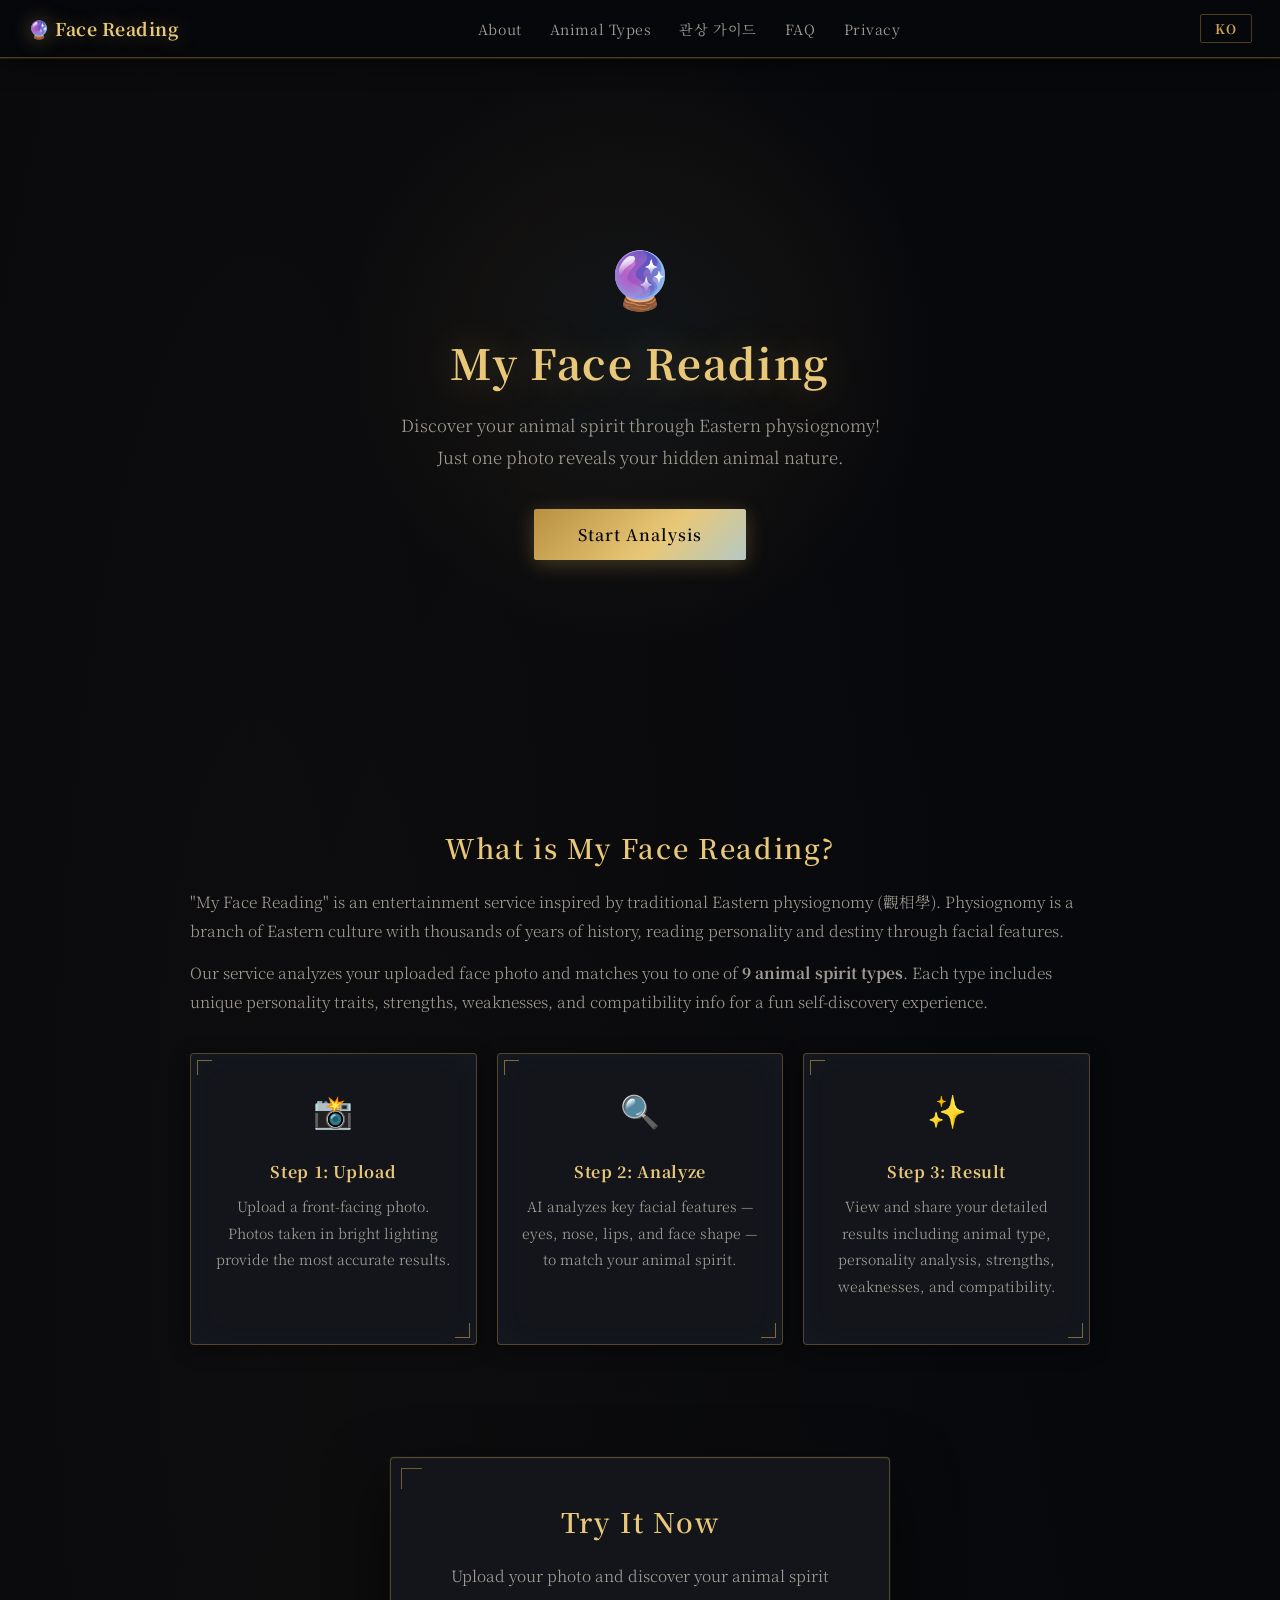
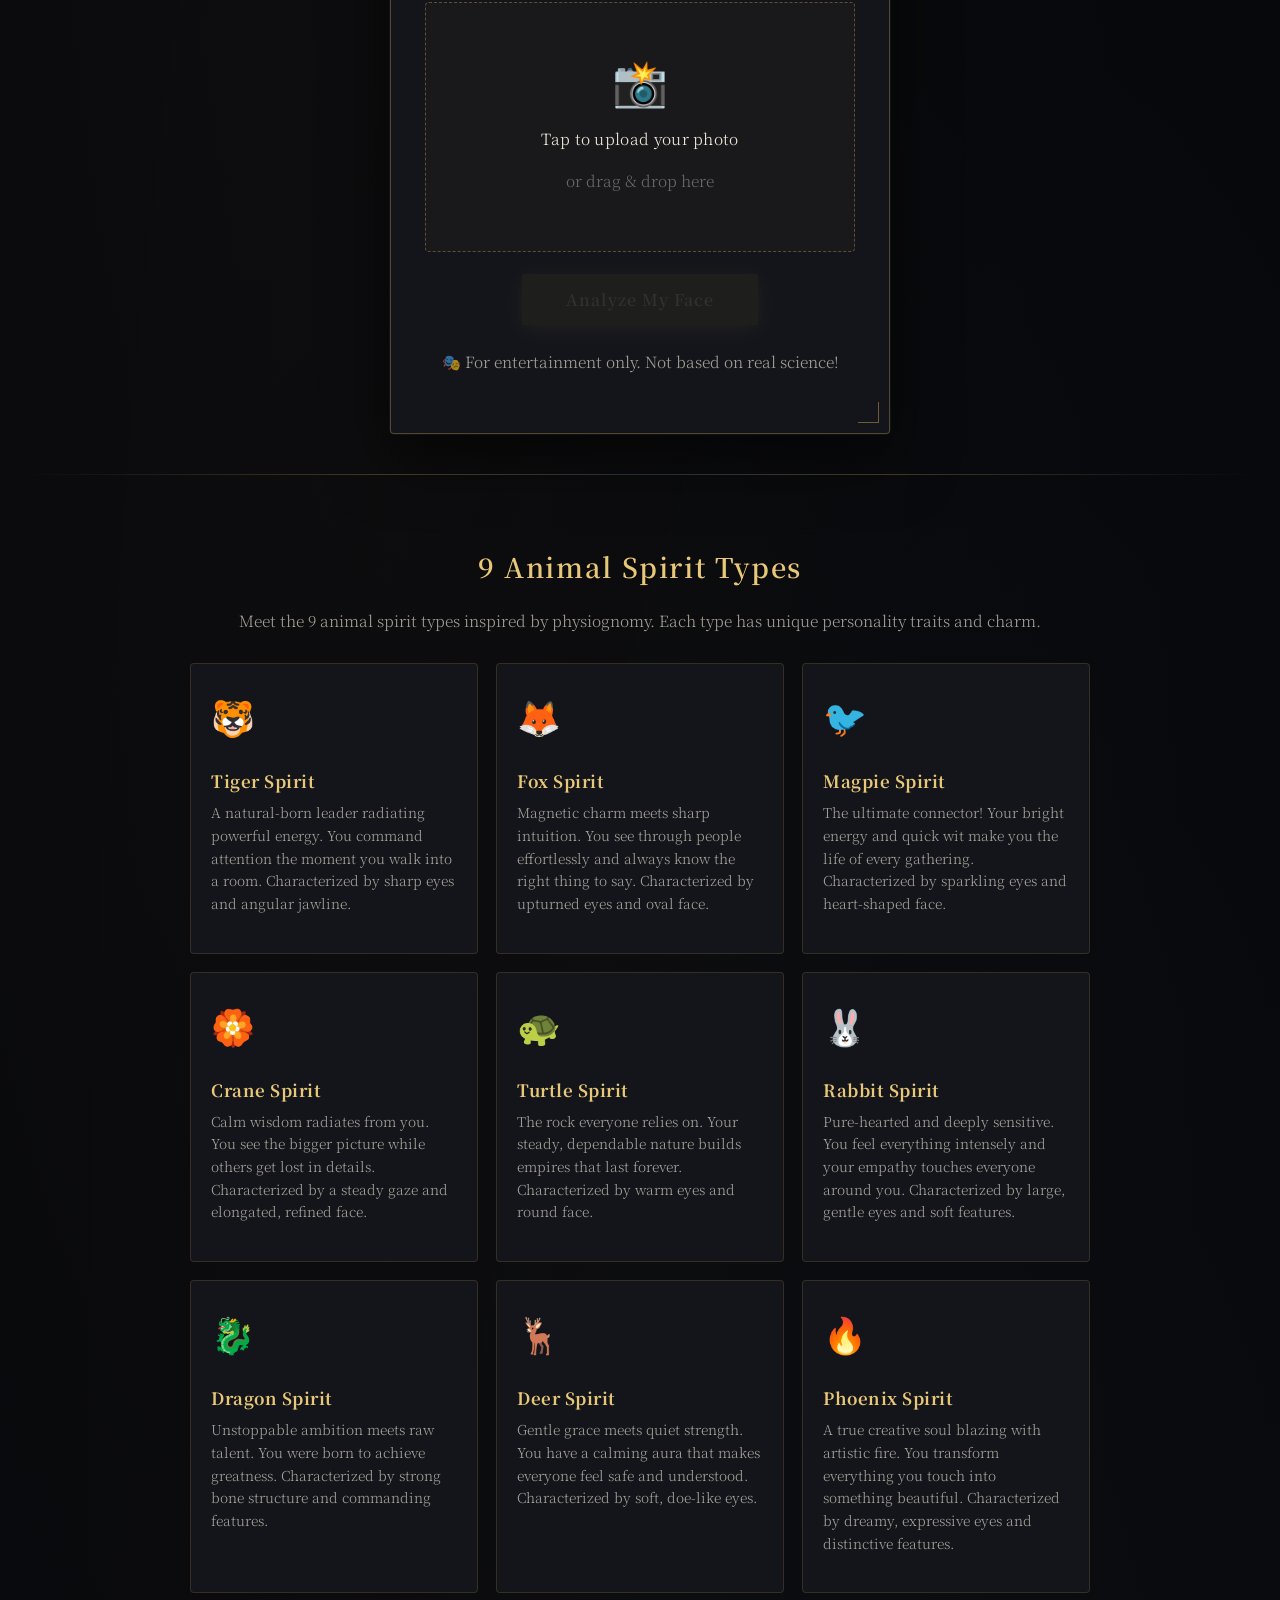
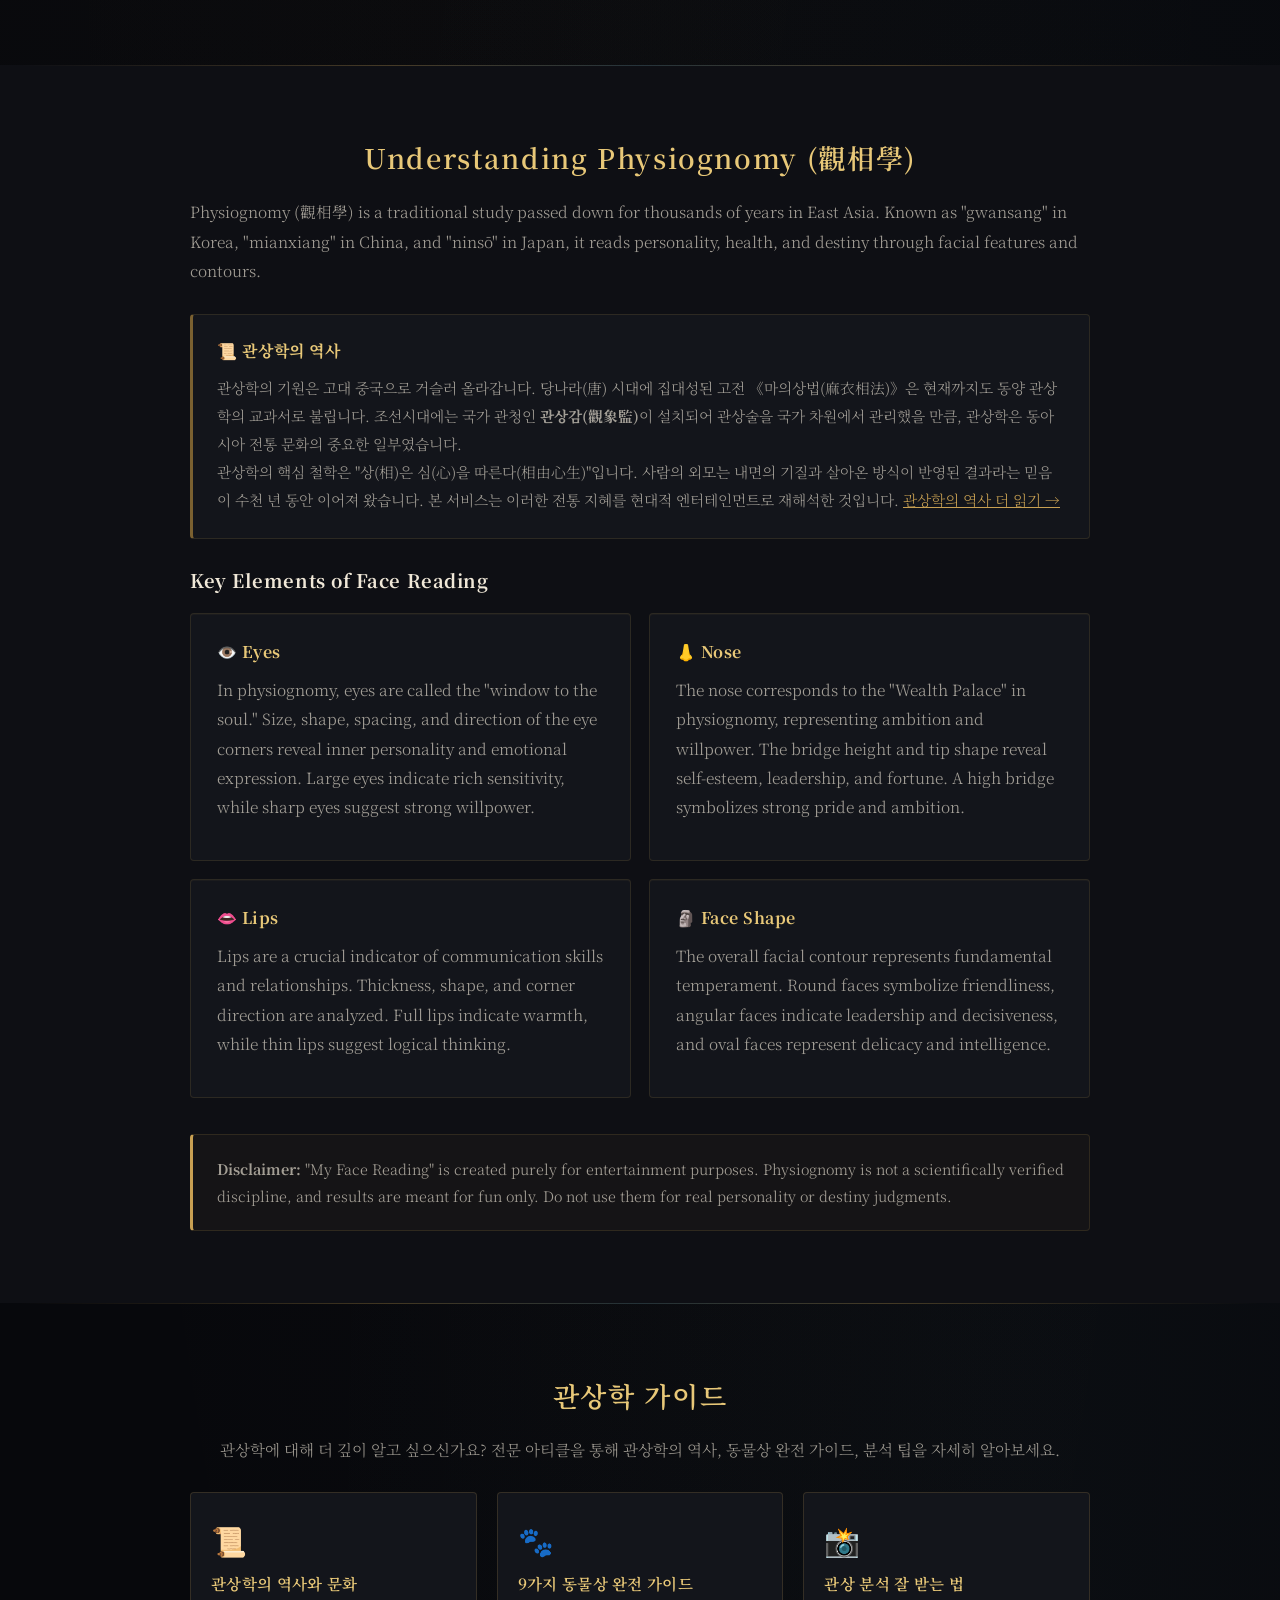
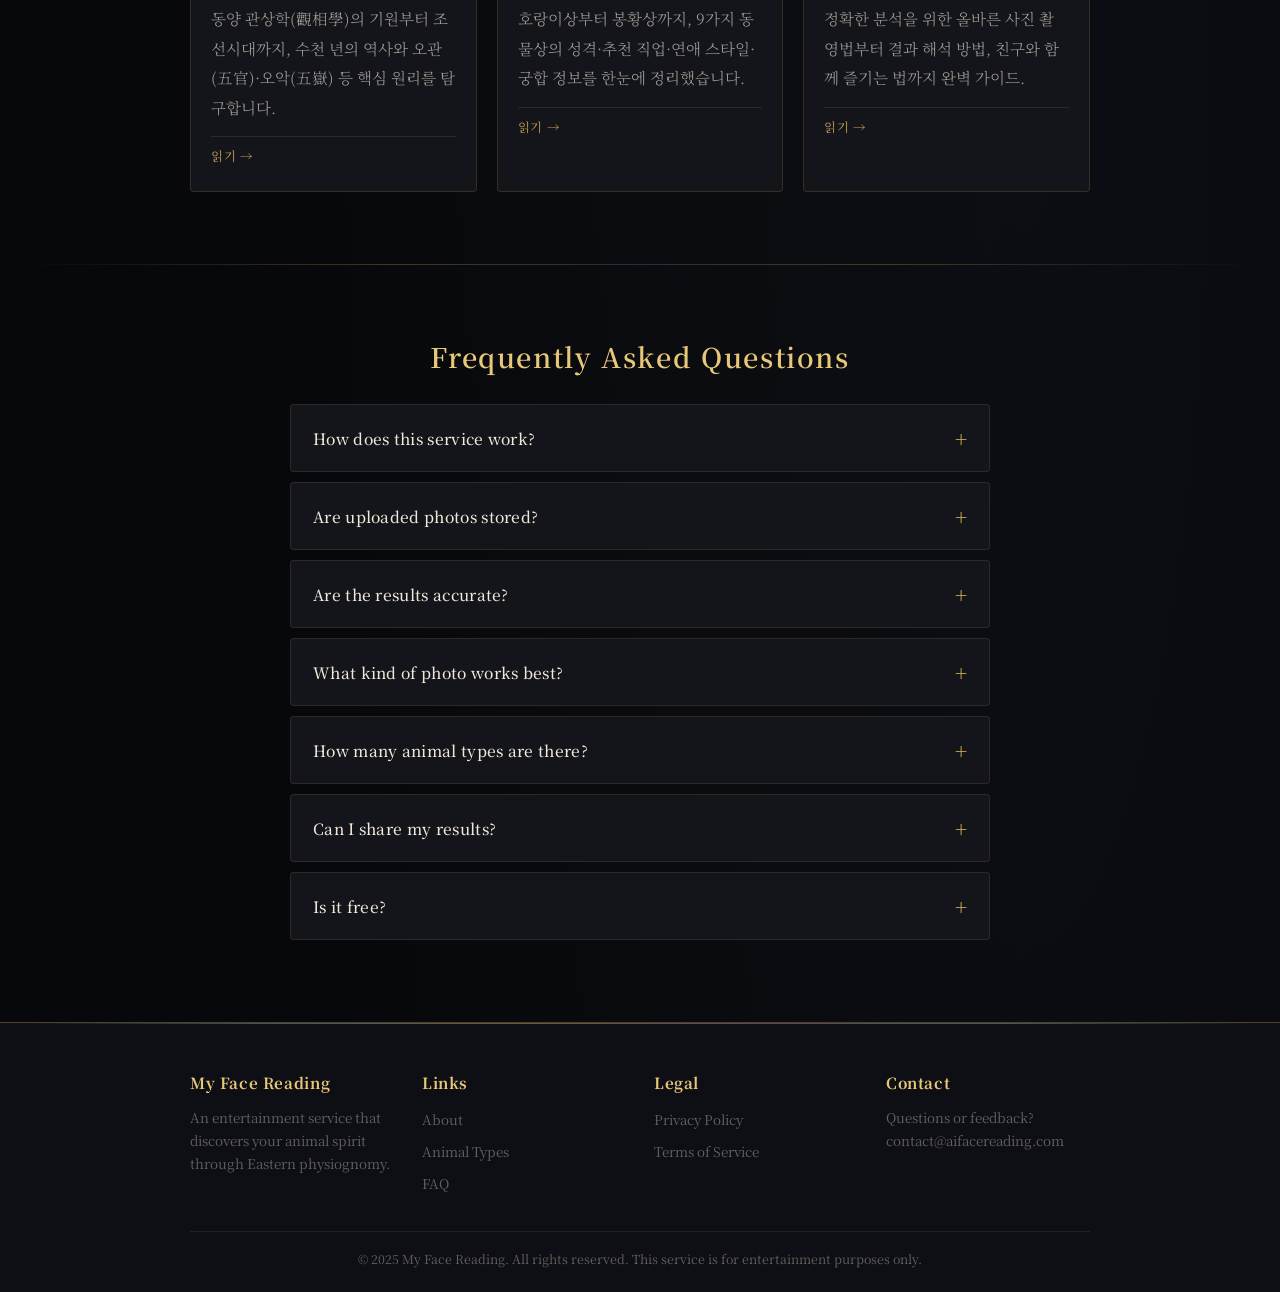
==== commit 5dcf7554: "Add AdSense-compliant content: 3 article pages and expanded knowledge section - Add article-physiogn" ====
--- a/index.html
+++ b/index.html
@@ -137,6 +137,7 @@
     <div class="nav-links">
       <a href="#about" data-i18n="nav.about">소개</a>
       <a href="#types" data-i18n="nav.types">동물상 유형</a>
+      <a href="#articles">관상 가이드</a>
       <a href="#faq" data-i18n="nav.faq">FAQ</a>
       <a href="privacy.html" data-i18n="nav.privacy">개인정보</a>
     </div>
@@ -288,6 +289,12 @@
       <h2 data-i18n="knowledge.title">관상학이란? (觀相學)</h2>
       <p data-i18n="knowledge.intro">관상학(觀相學, Physiognomy)은 동아시아에서 수천 년간 전해 내려온 전통 학문입니다. 한국에서는 '관상', 중국에서는 '면상(面相)', 일본에서는 '인상(人相)'이라 불리며, 얼굴의 이목구비와 윤곽을 통해 그 사람의 성격, 건강, 운명을 읽어내는 학문입니다.</p>
 
+      <div class="knowledge-history">
+        <h4>&#x1F4DC; 관상학의 역사</h4>
+        <p>관상학의 기원은 고대 중국으로 거슬러 올라갑니다. 당나라(唐) 시대에 집대성된 고전 《마의상법(麻衣相法)》은 현재까지도 동양 관상학의 교과서로 불립니다. 조선시대에는 국가 관청인 <strong>관상감(觀象監)</strong>이 설치되어 관상술을 국가 차원에서 관리했을 만큼, 관상학은 동아시아 전통 문화의 중요한 일부였습니다.</p>
+        <p>관상학의 핵심 철학은 "상(相)은 심(心)을 따른다(相由心生)"입니다. 사람의 외모는 내면의 기질과 살아온 방식이 반영된 결과라는 믿음이 수천 년 동안 이어져 왔습니다. 본 서비스는 이러한 전통 지혜를 현대적 엔터테인먼트로 재해석한 것입니다. <a href="article-physiognomy.html" style="color: var(--gold);">관상학의 역사 더 읽기 →</a></p>
+      </div>
+
       <h3 data-i18n="knowledge.elements">관상의 핵심 요소</h3>
       <div class="knowledge-grid">
         <div class="knowledge-card">
@@ -310,6 +317,34 @@
 
       <div class="disclaimer-box">
         <p data-i18n="knowledge.disclaimer"><strong>Disclaimer:</strong> "내 관상 동물상"은 순수한 엔터테인먼트 목적으로 제작되었습니다. 관상학은 과학적으로 검증된 학문이 아니며, 본 서비스의 분석 결과는 재미를 위한 것입니다. 실제 성격이나 운명을 판단하는 용도로 사용하지 마세요.</p>
+      </div>
+    </div>
+  </section>
+
+  <!-- Articles Section -->
+  <section class="content-section" id="articles">
+    <div class="section-inner">
+      <h2>관상학 가이드</h2>
+      <p class="section-desc">관상학에 대해 더 깊이 알고 싶으신가요? 전문 아티클을 통해 관상학의 역사, 동물상 완전 가이드, 분석 팁을 자세히 알아보세요.</p>
+      <div class="article-cards">
+        <a href="article-physiognomy.html" class="article-card">
+          <div class="article-card-icon">&#x1F4DC;</div>
+          <div class="article-card-title">관상학의 역사와 문화</div>
+          <p class="article-card-desc">동양 관상학(觀相學)의 기원부터 조선시대까지, 수천 년의 역사와 오관(五官)·오악(五嶽) 등 핵심 원리를 탐구합니다.</p>
+          <span class="article-card-tag">읽기 &#8594;</span>
+        </a>
+        <a href="article-animal-guide.html" class="article-card">
+          <div class="article-card-icon">&#x1F43E;</div>
+          <div class="article-card-title">9가지 동물상 완전 가이드</div>
+          <p class="article-card-desc">호랑이상부터 봉황상까지, 9가지 동물상의 성격·추천 직업·연애 스타일·궁합 정보를 한눈에 정리했습니다.</p>
+          <span class="article-card-tag">읽기 &#8594;</span>
+        </a>
+        <a href="article-tips.html" class="article-card">
+          <div class="article-card-icon">&#x1F4F8;</div>
+          <div class="article-card-title">관상 분석 잘 받는 법</div>
+          <p class="article-card-desc">정확한 분석을 위한 올바른 사진 촬영법부터 결과 해석 방법, 친구와 함께 즐기는 법까지 완벽 가이드.</p>
+          <span class="article-card-tag">읽기 &#8594;</span>
+        </a>
       </div>
     </div>
   </section>
--- a/style.css
+++ b/style.css
@@ -951,3 +951,292 @@
   .hero-section { min-height: 65vh; padding-top: 84px; }
   .btn { padding: 12px 30px; font-size: 0.97rem; }
 }
+
+/* ── Article Pages ── */
+.article-page { padding-top: 88px; }
+
+.article-hero {
+  padding: 52px 20px 40px;
+  text-align: center;
+  background: var(--lacquer-panel);
+  border-bottom: 1px solid var(--border-gold);
+}
+
+.article-meta {
+  color: var(--gold-dim);
+  font-size: 0.76rem;
+  letter-spacing: 0.14em;
+  text-transform: uppercase;
+  margin-bottom: 14px;
+}
+
+.article-hero h1 {
+  color: var(--gold-light);
+  font-size: 1.9rem;
+  margin-bottom: 16px;
+  letter-spacing: 0.04em;
+  max-width: 680px;
+  margin-left: auto;
+  margin-right: auto;
+  line-height: 1.4;
+}
+
+.article-desc {
+  color: var(--text-mid);
+  font-size: 0.97rem;
+  line-height: 1.85;
+  max-width: 580px;
+  margin: 0 auto;
+  font-weight: 300;
+}
+
+.article-body {
+  max-width: 760px;
+  margin: 0 auto;
+}
+
+.article-body h2 {
+  color: var(--gold-light);
+  font-size: 1.4rem;
+  margin: 44px 0 16px;
+  letter-spacing: 0.05em;
+  font-weight: 600;
+  text-align: left;
+}
+
+.article-body h3 {
+  color: var(--text-cream);
+  font-size: 1.08rem;
+  margin: 28px 0 12px;
+  letter-spacing: 0.03em;
+  text-align: left;
+}
+
+.article-body p {
+  color: var(--text-mid);
+  font-size: 0.97rem;
+  line-height: 2;
+  margin-bottom: 16px;
+  font-weight: 300;
+  text-align: left;
+}
+
+.article-body ul, .article-body ol {
+  margin: 8px 0 20px 24px;
+  color: var(--text-mid);
+  font-size: 0.95rem;
+  line-height: 2;
+  font-weight: 300;
+}
+
+.article-body li { margin-bottom: 4px; }
+.article-body strong { color: var(--text-cream); font-weight: 600; }
+
+.article-body blockquote {
+  border-left: 3px solid var(--gold);
+  margin: 24px 0;
+  padding: 16px 24px;
+  background: rgba(200,160,82,0.04);
+  border-radius: 0 4px 4px 0;
+  font-style: italic;
+}
+
+.article-divider {
+  height: 1px;
+  background: linear-gradient(90deg,
+    transparent,
+    rgba(200,160,82,0.3) 30%,
+    rgba(136,200,216,0.2) 50%,
+    rgba(200,160,82,0.3) 70%,
+    transparent);
+  margin: 44px 0;
+}
+
+.animal-detail-card {
+  background: var(--lacquer-card);
+  border-radius: 4px;
+  padding: 28px;
+  margin-bottom: 22px;
+  border: 1px solid rgba(200,160,82,0.18);
+  position: relative;
+}
+
+.animal-detail-card::before, .animal-detail-card::after {
+  content: '';
+  position: absolute;
+  width: 12px; height: 12px;
+  border-color: var(--gold);
+  border-style: solid;
+  opacity: 0.45;
+}
+.animal-detail-card::before { top: 6px; left: 6px; border-width: 1px 0 0 1px; }
+.animal-detail-card::after  { bottom: 6px; right: 6px; border-width: 0 1px 1px 0; }
+
+.animal-detail-header {
+  display: flex;
+  align-items: center;
+  gap: 16px;
+  margin-bottom: 16px;
+}
+
+.animal-detail-emoji { font-size: 2.2rem; line-height: 1; }
+
+.animal-detail-name {
+  color: var(--gold-light);
+  font-size: 1.2rem;
+  font-weight: 600;
+  letter-spacing: 0.04em;
+}
+
+.animal-detail-name small {
+  display: block;
+  font-size: 0.78rem;
+  color: var(--text-dim);
+  font-weight: 300;
+  margin-top: 3px;
+  letter-spacing: 0.02em;
+}
+
+.detail-grid {
+  display: grid;
+  grid-template-columns: repeat(2, 1fr);
+  gap: 10px;
+  margin-top: 14px;
+}
+
+.detail-item {
+  background: var(--lacquer-lift);
+  padding: 12px 14px;
+  border-radius: 3px;
+  border: 1px solid rgba(200,160,82,0.08);
+}
+
+.detail-item-label {
+  font-size: 0.72rem;
+  color: var(--gold-dim);
+  letter-spacing: 0.1em;
+  text-transform: uppercase;
+  margin-bottom: 5px;
+}
+
+.detail-item-value {
+  font-size: 0.88rem;
+  color: var(--text-mid);
+  line-height: 1.65;
+}
+
+@media (max-width: 560px) {
+  .detail-grid { grid-template-columns: 1fr; }
+  .article-hero h1 { font-size: 1.5rem; }
+}
+
+/* ── Article Cards Grid ── */
+.article-cards {
+  display: grid;
+  grid-template-columns: repeat(3, 1fr);
+  gap: 20px;
+  margin-top: 28px;
+}
+
+.article-card {
+  background: var(--lacquer-card);
+  border-radius: 4px;
+  padding: 26px 20px;
+  border: 1px solid rgba(200,160,82,0.18);
+  text-decoration: none;
+  display: block;
+  transition: transform 0.2s, border-color 0.2s, box-shadow 0.2s;
+  position: relative;
+  overflow: hidden;
+}
+
+.article-card::before {
+  content: '';
+  position: absolute;
+  inset: 0;
+  background: linear-gradient(135deg,
+    transparent 40%,
+    rgba(136,200,216,0.04) 60%,
+    rgba(200,160,82,0.04) 80%,
+    transparent 100%);
+  opacity: 0;
+  transition: opacity 0.3s;
+  pointer-events: none;
+}
+
+.article-card:hover {
+  transform: translateY(-4px);
+  border-color: rgba(200,160,82,0.4);
+  box-shadow: 0 12px 32px rgba(0,0,0,0.4), 0 0 20px rgba(200,160,82,0.08);
+}
+.article-card:hover::before { opacity: 1; }
+
+.article-card-icon { font-size: 1.8rem; margin-bottom: 12px; }
+
+.article-card-title {
+  color: var(--gold-light);
+  font-size: 0.97rem;
+  font-weight: 600;
+  margin-bottom: 10px;
+  letter-spacing: 0.02em;
+  line-height: 1.45;
+}
+
+.article-card-desc {
+  color: var(--text-mid);
+  font-size: 0.84rem;
+  line-height: 1.7;
+  font-weight: 300;
+}
+
+.article-card-tag {
+  display: block;
+  margin-top: 14px;
+  font-size: 0.78rem;
+  color: var(--gold);
+  letter-spacing: 0.05em;
+  border-top: 1px solid rgba(200,160,82,0.15);
+  padding-top: 10px;
+}
+
+@media (max-width: 768px) { .article-cards { grid-template-columns: repeat(2, 1fr); } }
+@media (max-width: 500px)  { .article-cards { grid-template-columns: 1fr; } }
+
+/* ── Back Link ── */
+.back-link {
+  display: inline-flex;
+  align-items: center;
+  gap: 6px;
+  color: var(--gold);
+  text-decoration: none;
+  font-size: 0.86rem;
+  letter-spacing: 0.04em;
+  transition: color 0.2s;
+  margin-bottom: 32px;
+  padding-bottom: 20px;
+  border-bottom: 1px solid rgba(200,160,82,0.15);
+  width: 100%;
+}
+.back-link:hover { color: var(--gold-light); }
+
+/* ── Knowledge Extra Content ── */
+.knowledge-history {
+  margin: 28px 0;
+  padding: 24px;
+  background: var(--lacquer-card);
+  border-radius: 4px;
+  border: 1px solid rgba(200,160,82,0.14);
+  border-left: 3px solid var(--gold-dim);
+}
+
+.knowledge-history h4 {
+  color: var(--gold-light);
+  font-size: 1rem;
+  margin-bottom: 12px;
+  letter-spacing: 0.04em;
+}
+
+.knowledge-history p {
+  font-size: 0.92rem;
+  margin-bottom: 0;
+}
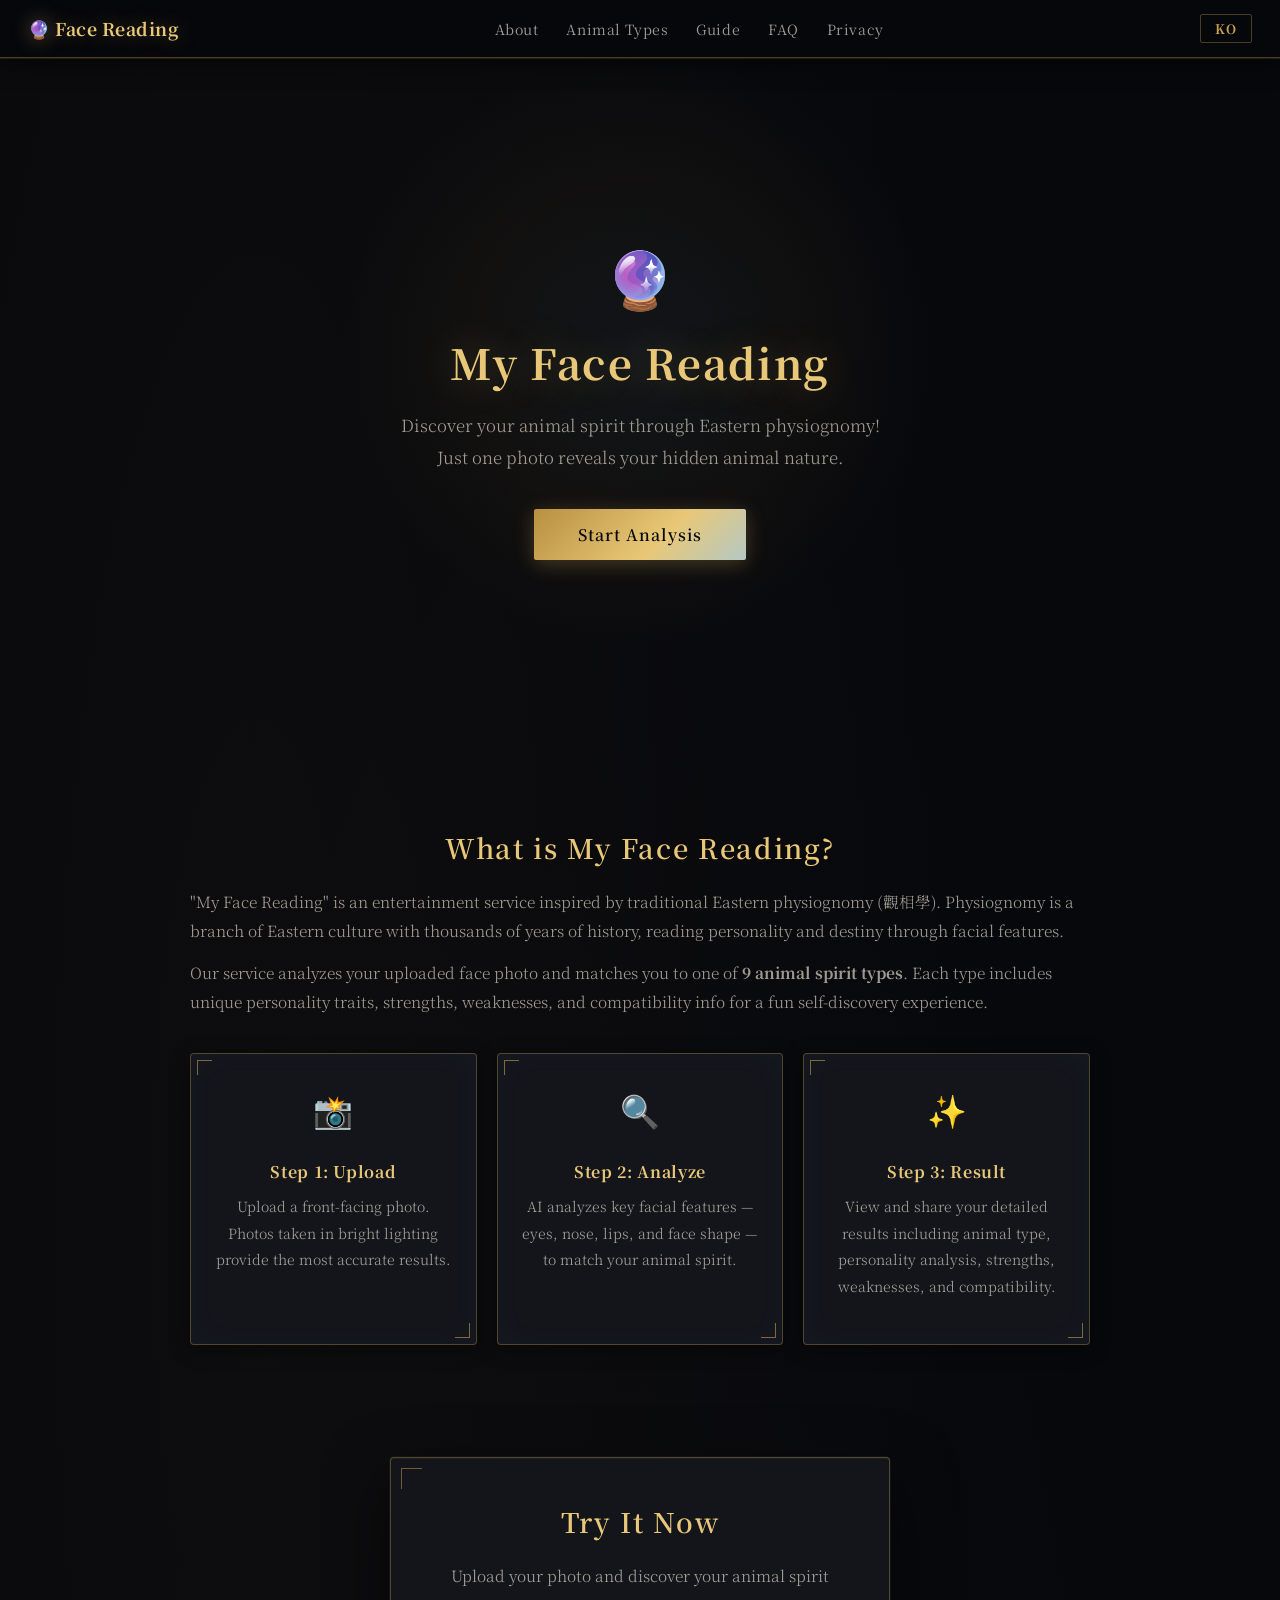
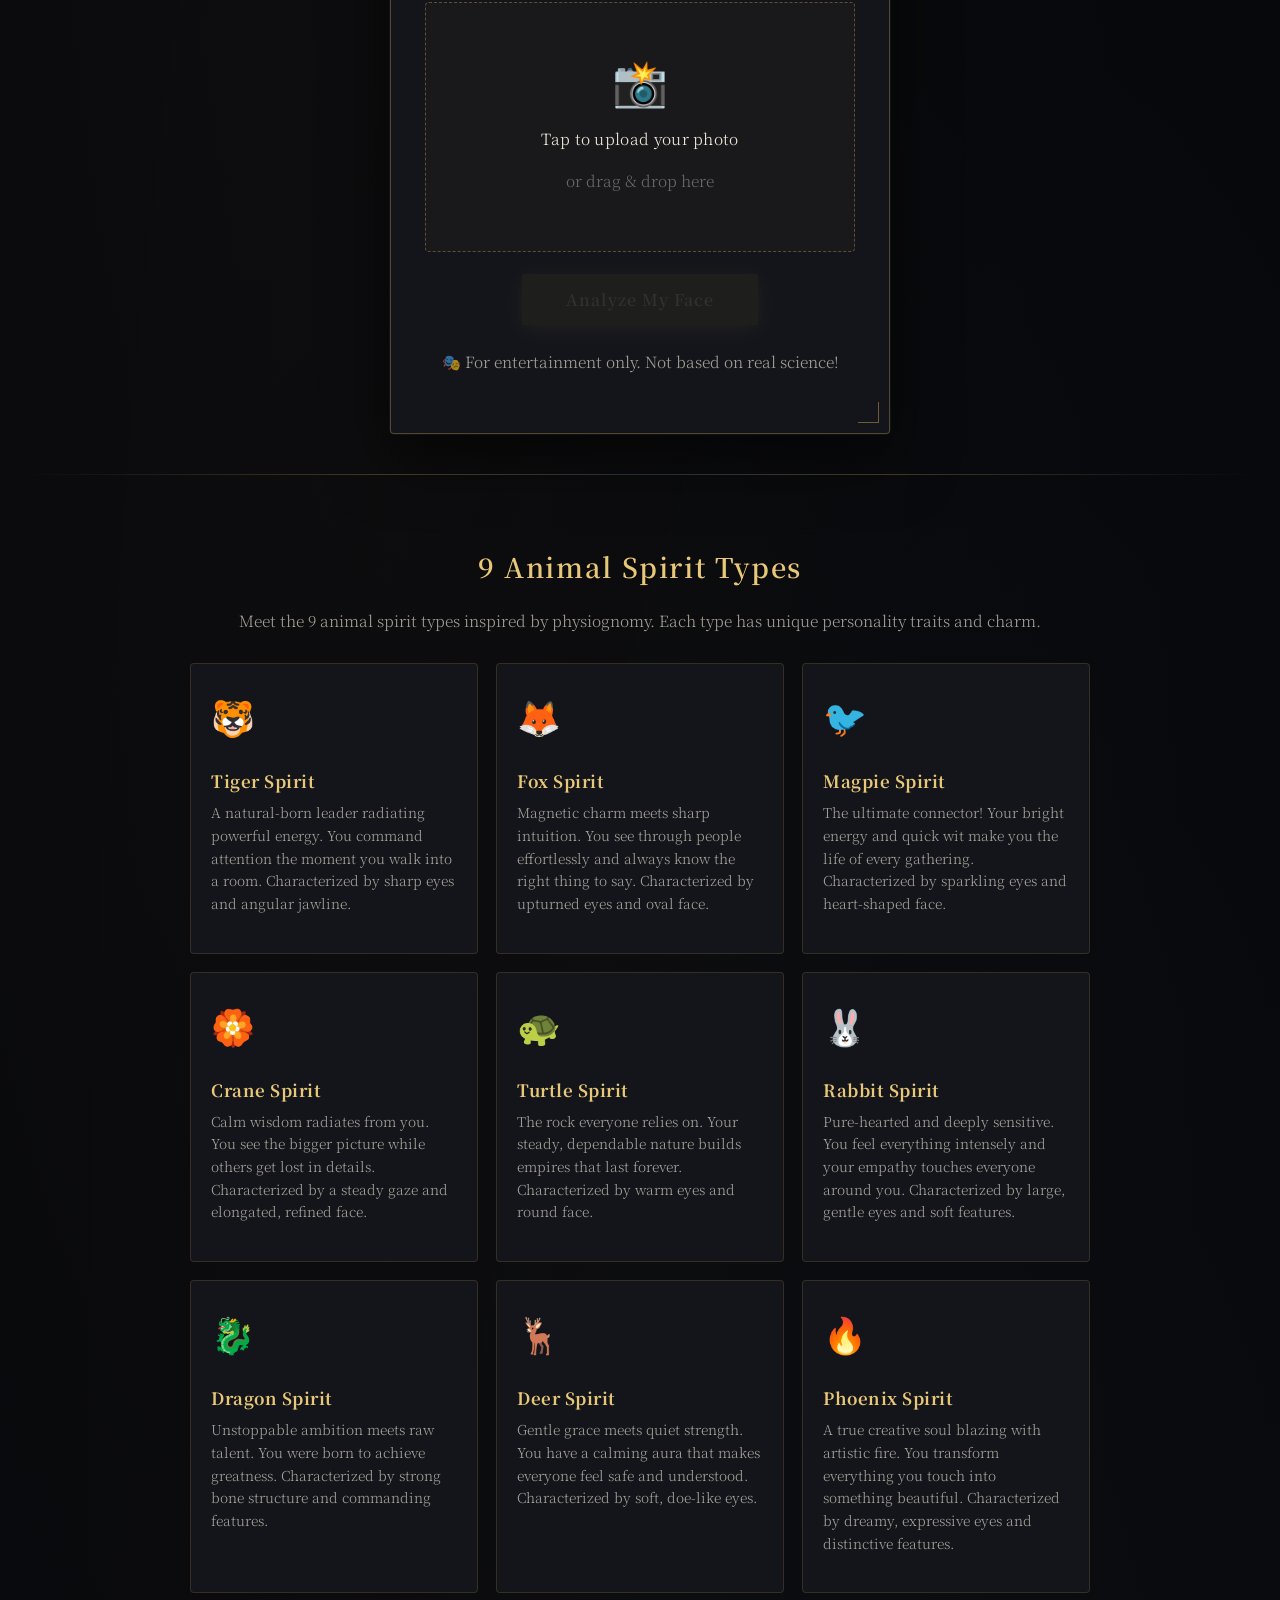
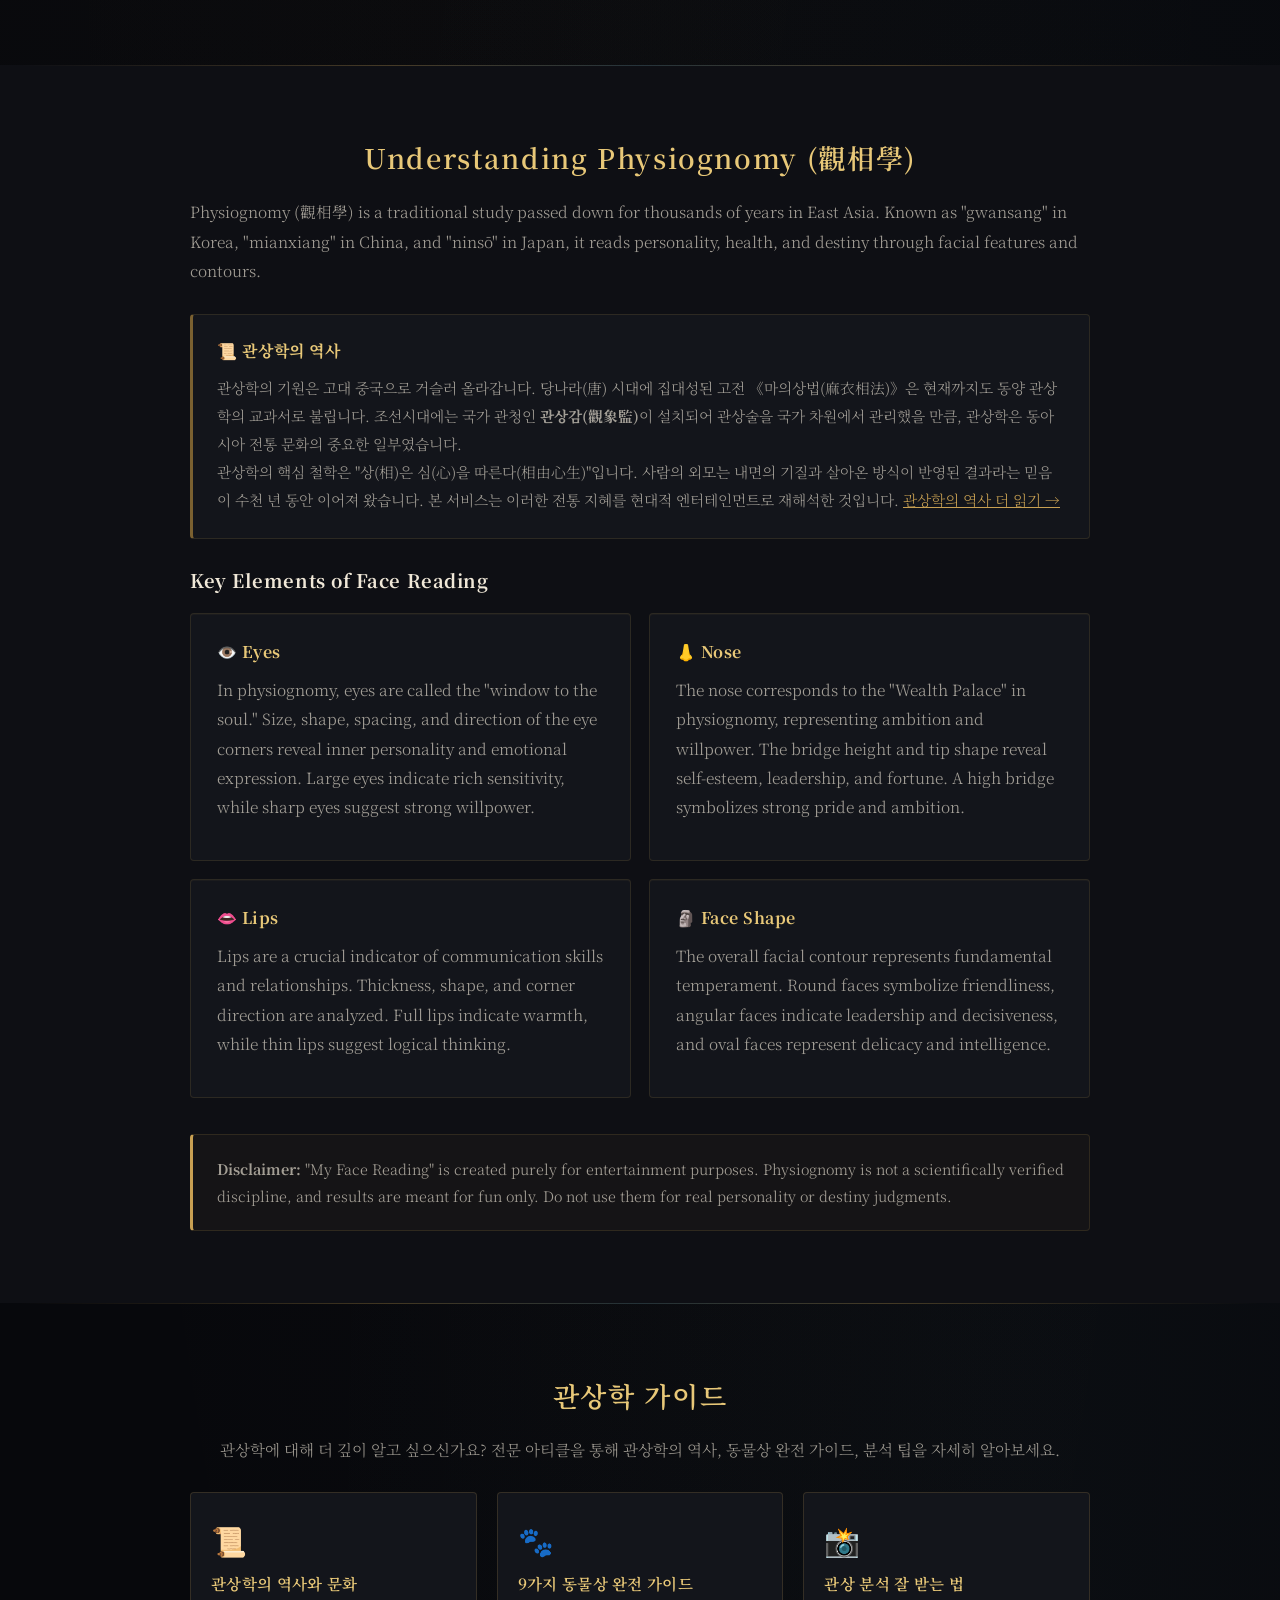
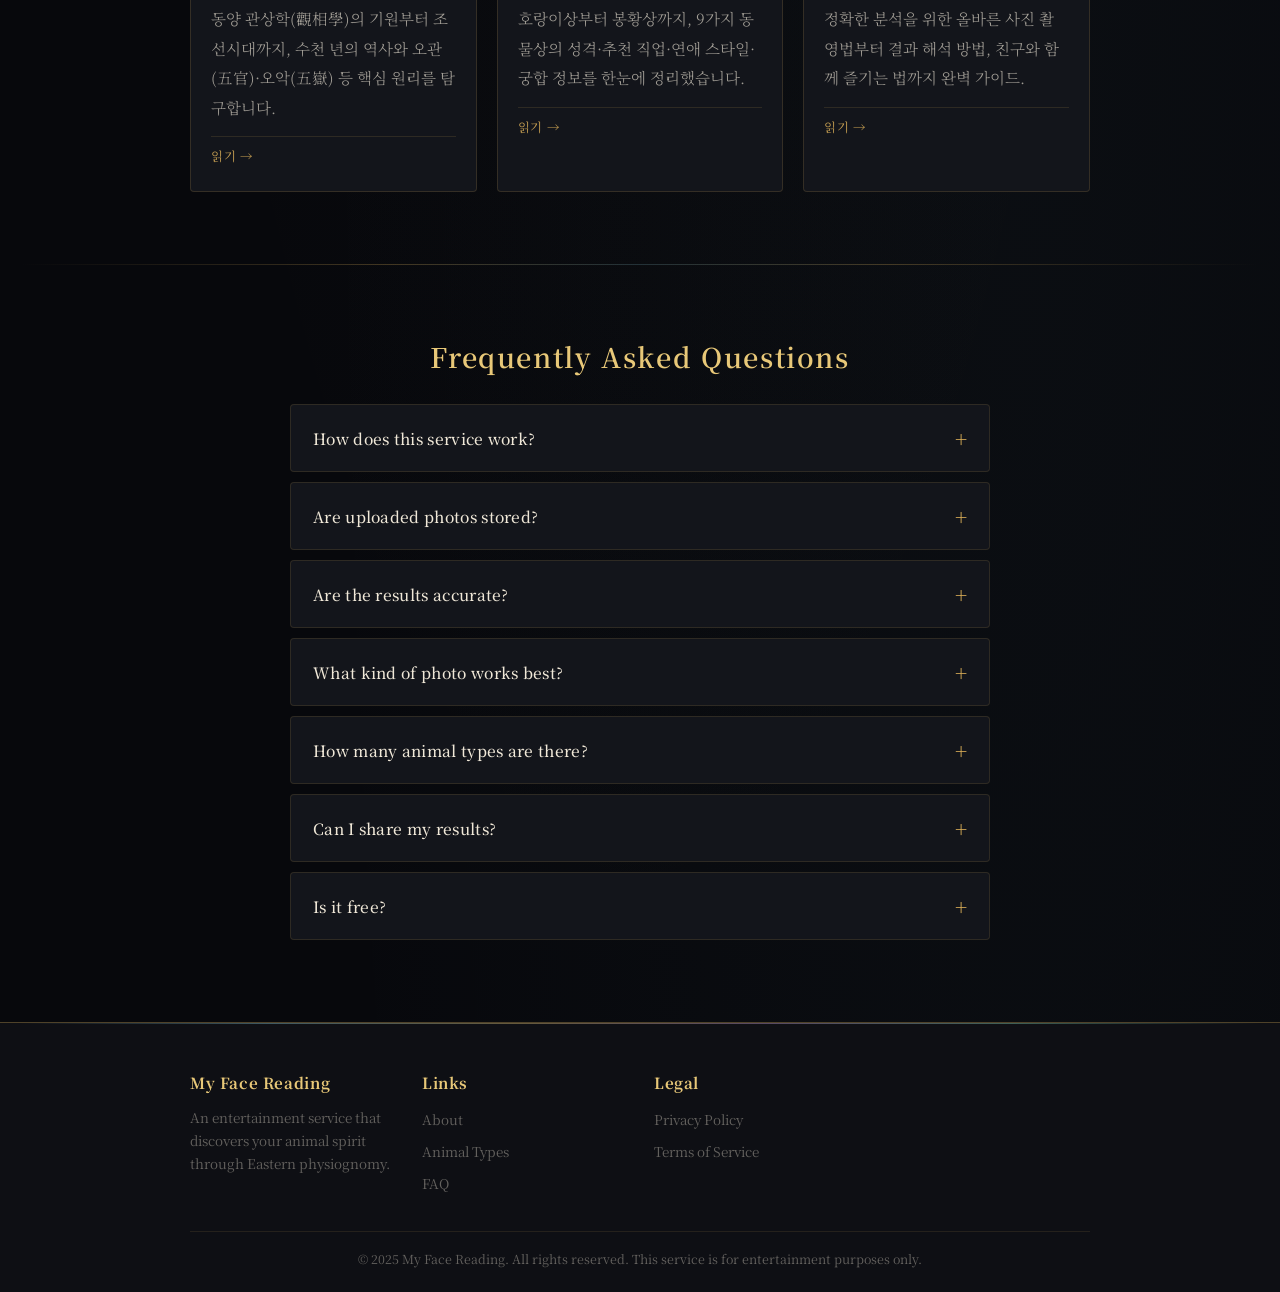
==== commit b604b4c3: "Add KO/EN bilingual support to article pages and remove contact email - All 3 article pages (physiog" ====
--- a/index.html
+++ b/index.html
@@ -137,7 +137,7 @@
     <div class="nav-links">
       <a href="#about" data-i18n="nav.about">소개</a>
       <a href="#types" data-i18n="nav.types">동물상 유형</a>
-      <a href="#articles">관상 가이드</a>
+      <a href="#articles" data-i18n="nav.guide">관상 가이드</a>
       <a href="#faq" data-i18n="nav.faq">FAQ</a>
       <a href="privacy.html" data-i18n="nav.privacy">개인정보</a>
     </div>
@@ -409,10 +409,6 @@
           <li><a href="terms.html" data-i18n="footer.terms">이용약관</a></li>
         </ul>
       </div>
-      <div class="footer-col">
-        <h4 data-i18n="footer.contact">문의</h4>
-        <p><span data-i18n="footer.contact.desc">질문이나 피드백이 있으신가요?</span><br><a href="mailto:contact@aifacereading.com">contact@aifacereading.com</a></p>
-      </div>
     </div>
     <div class="footer-bottom">
       <p data-i18n="footer.copyright">&copy; 2025 내 관상 동물상. All rights reserved. 본 서비스는 엔터테인먼트 목적으로 제공됩니다.</p>
--- a/style.css
+++ b/style.css
@@ -1219,6 +1219,10 @@
 }
 .back-link:hover { color: var(--gold-light); }
 
+/* ── Bilingual lang switching ── */
+html[lang="en"] .lang-ko { display: none; }
+html[lang="ko"] .lang-en { display: none; }
+
 /* ── Knowledge Extra Content ── */
 .knowledge-history {
   margin: 28px 0;
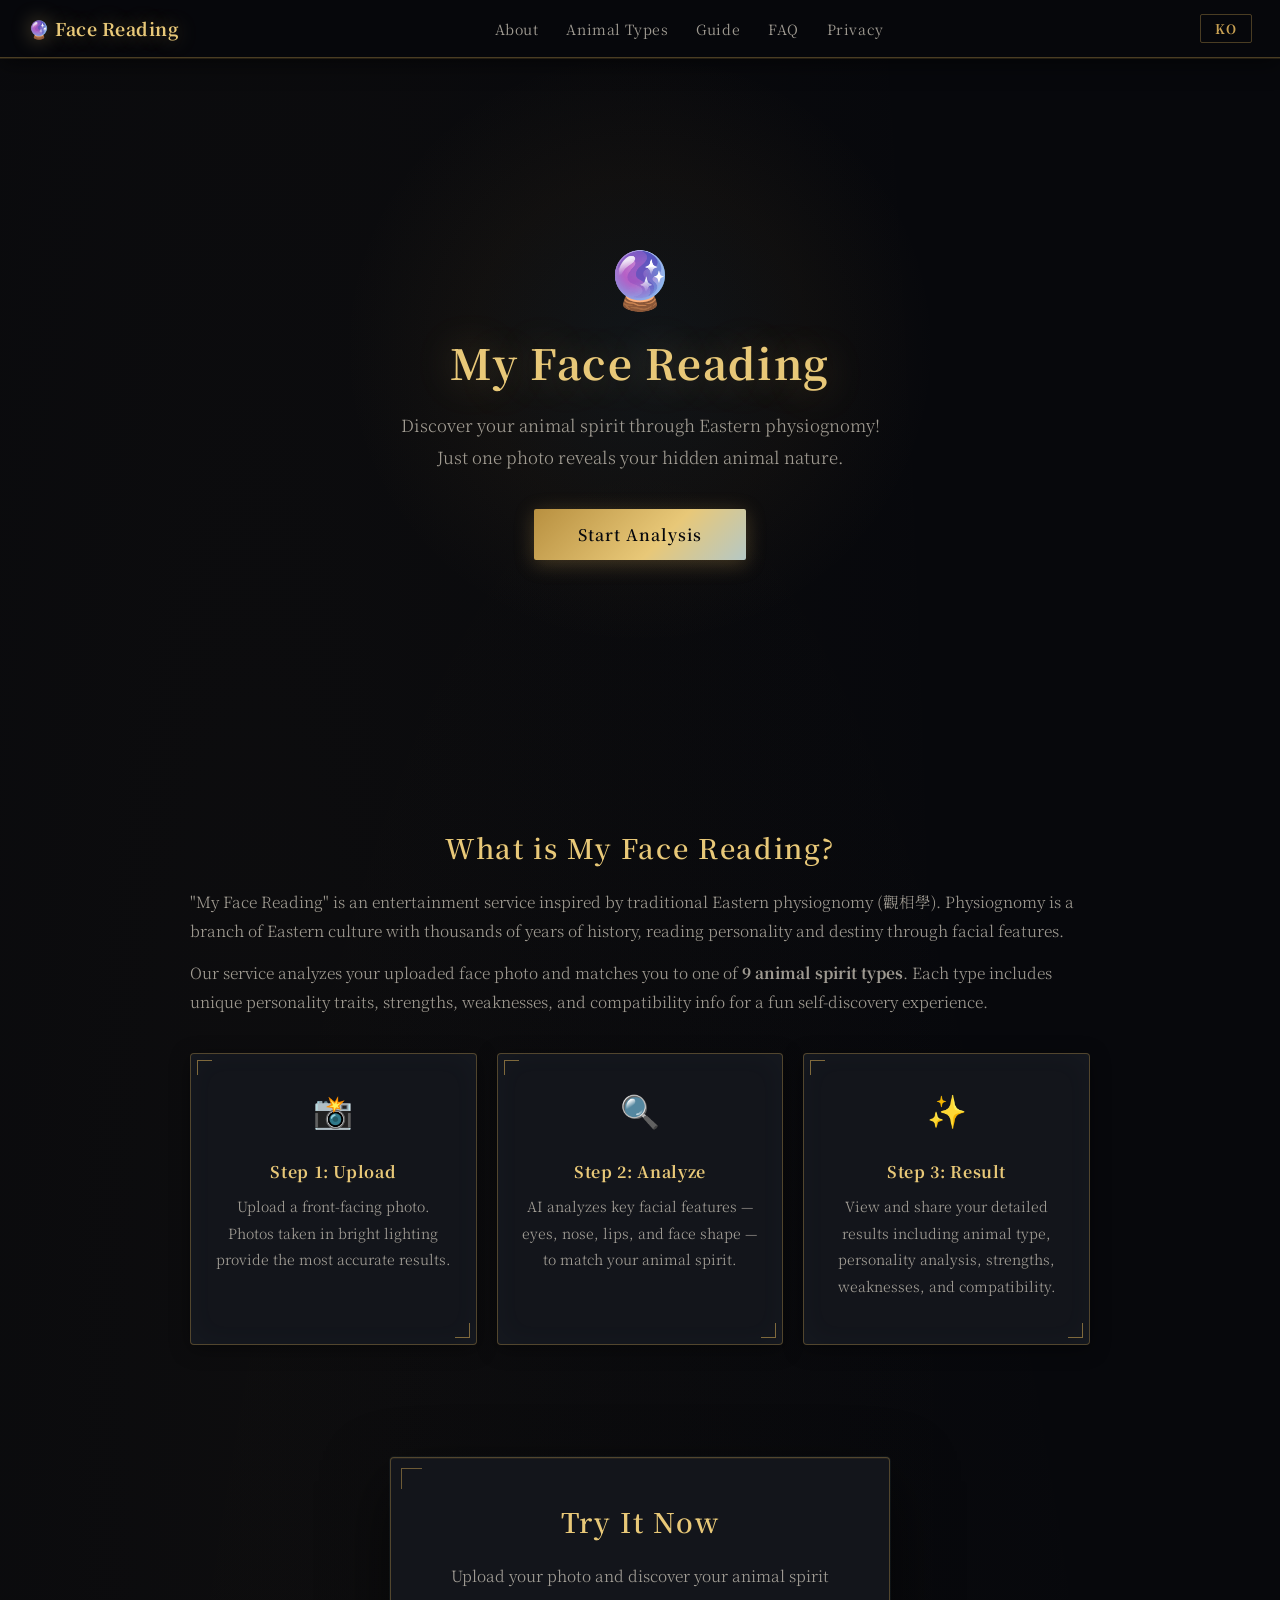
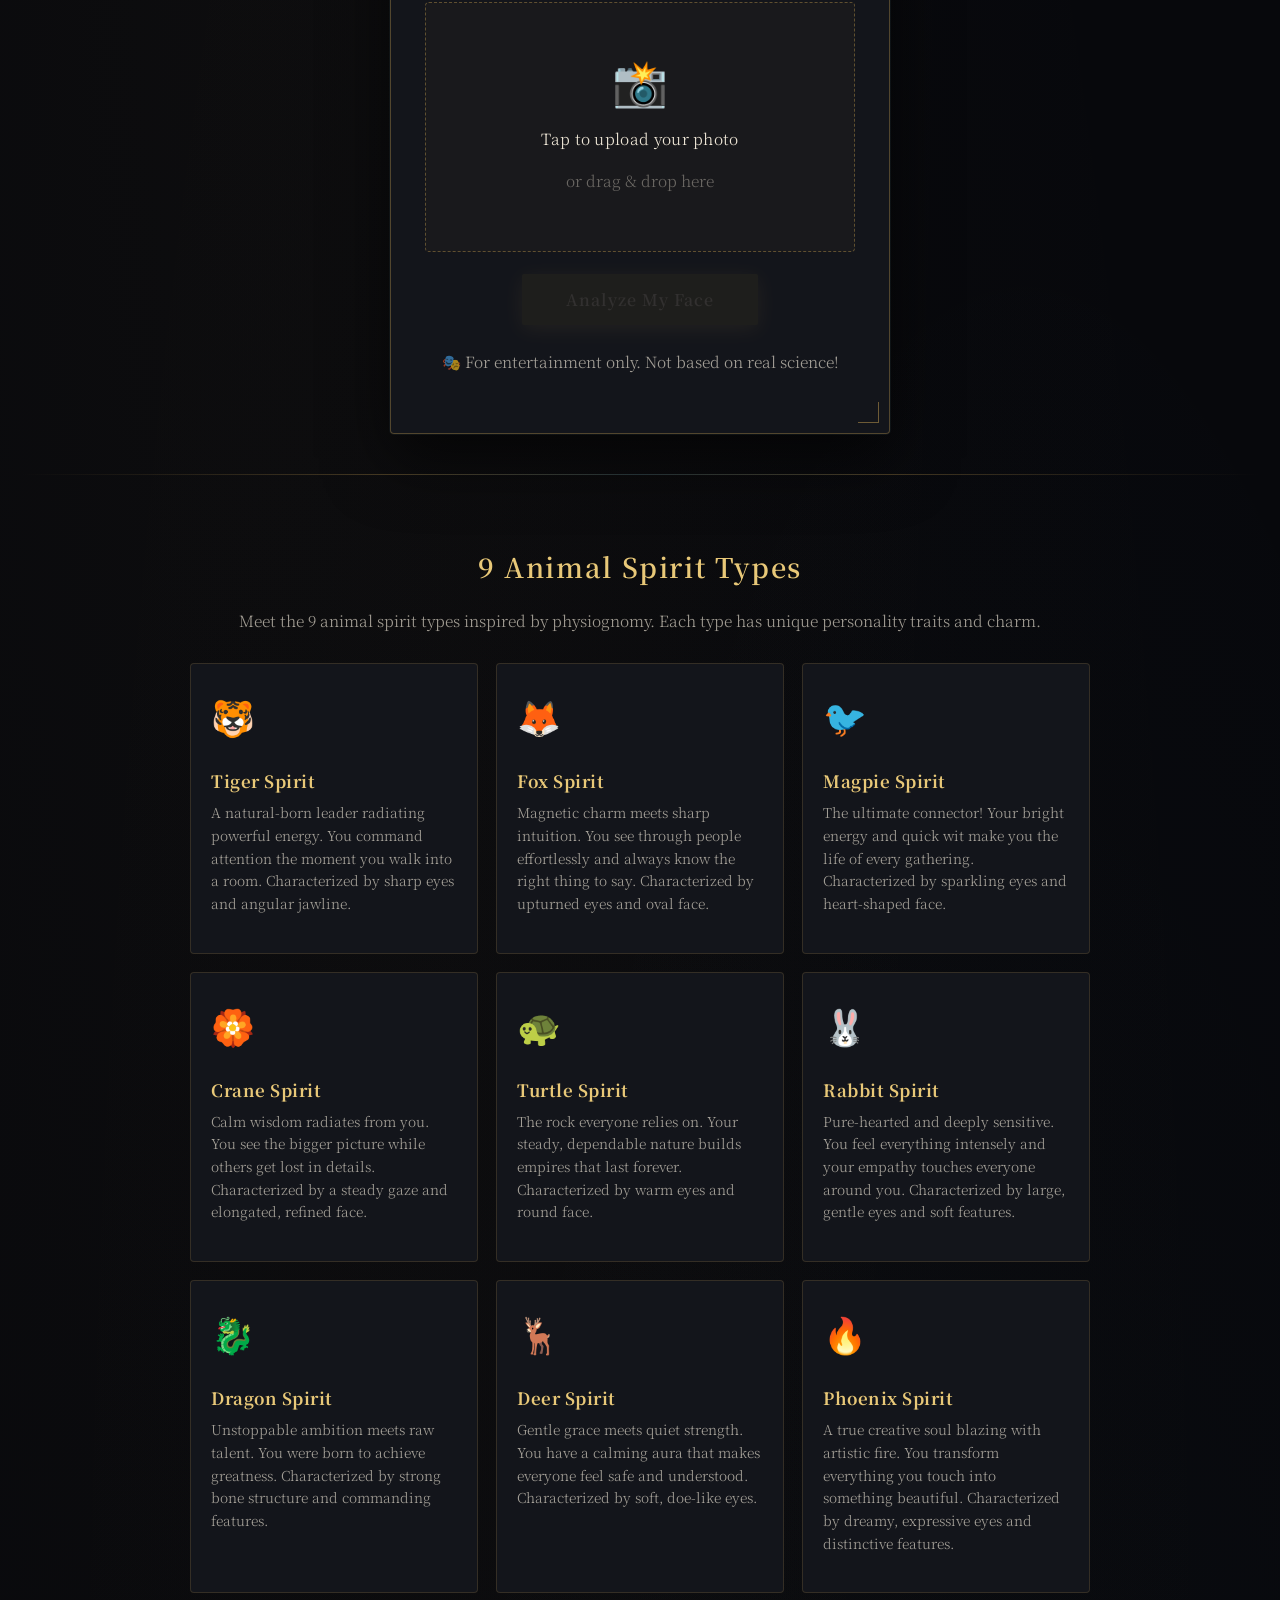
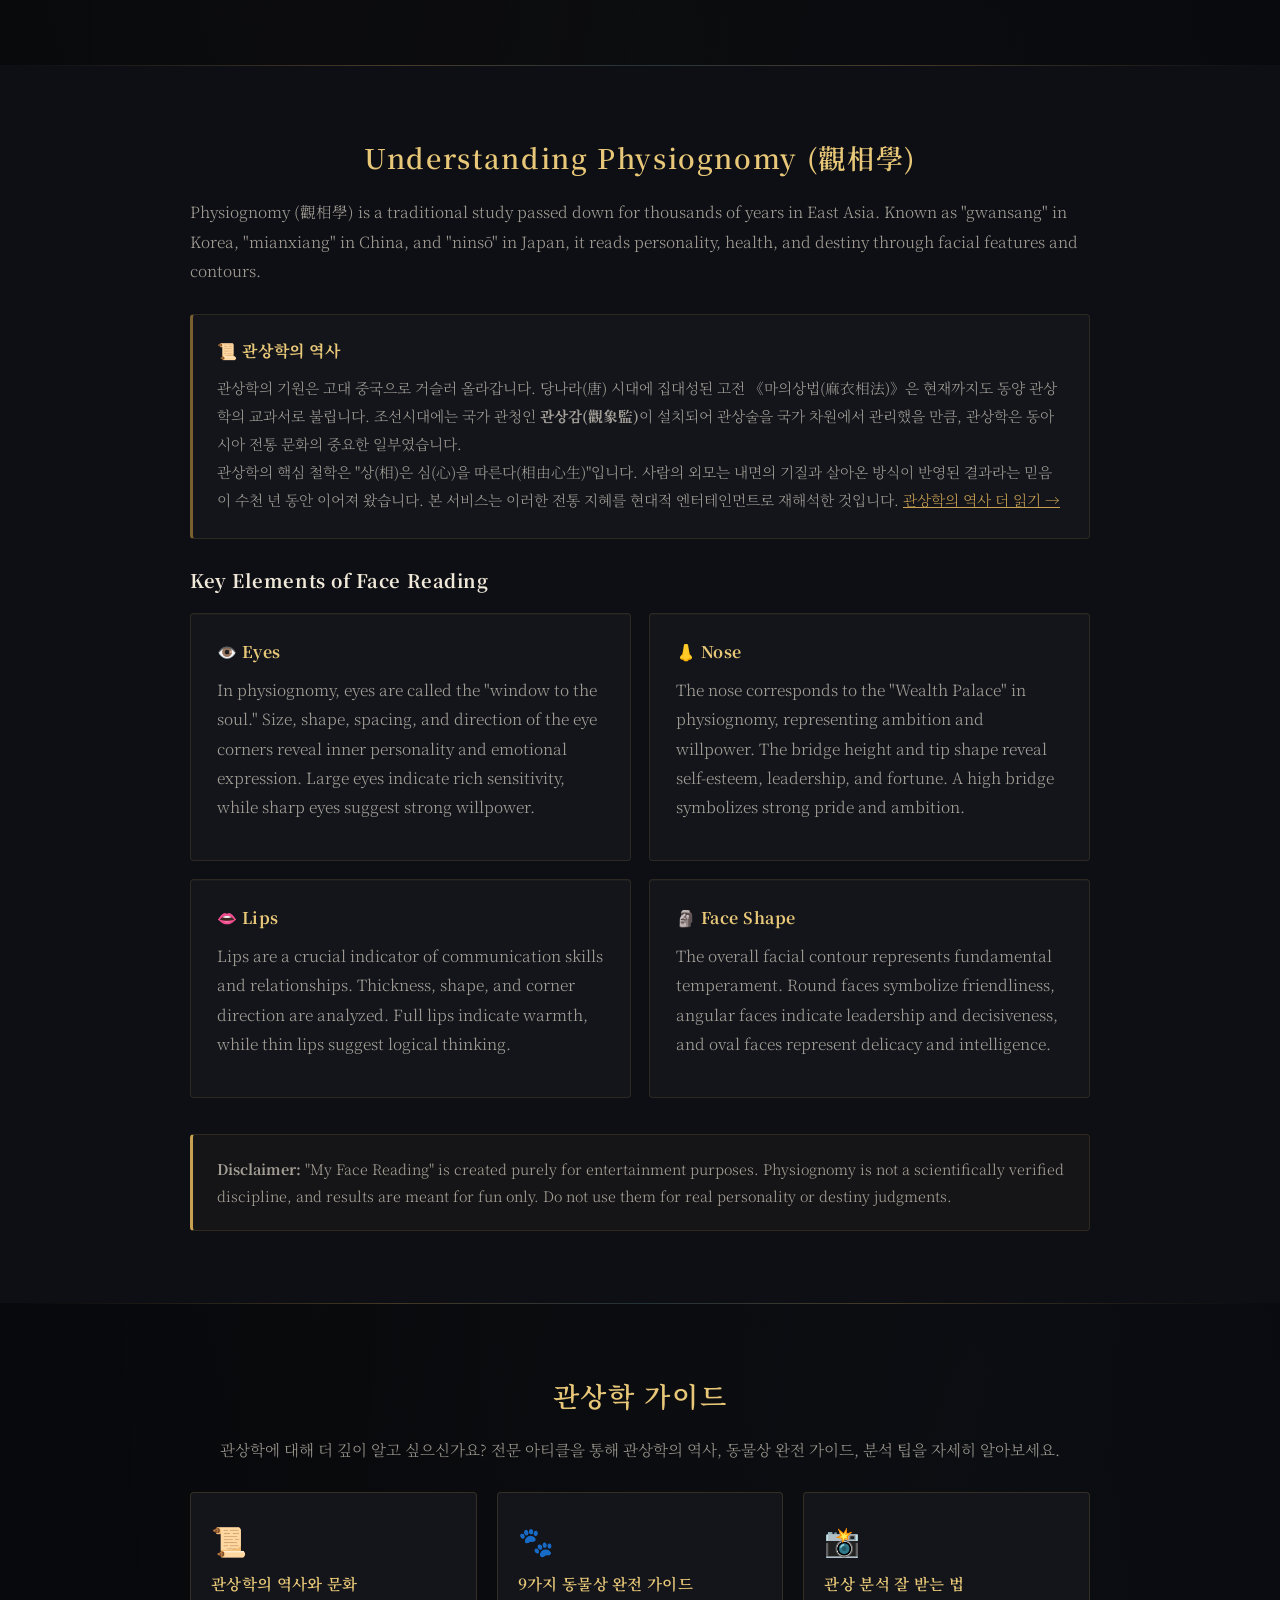
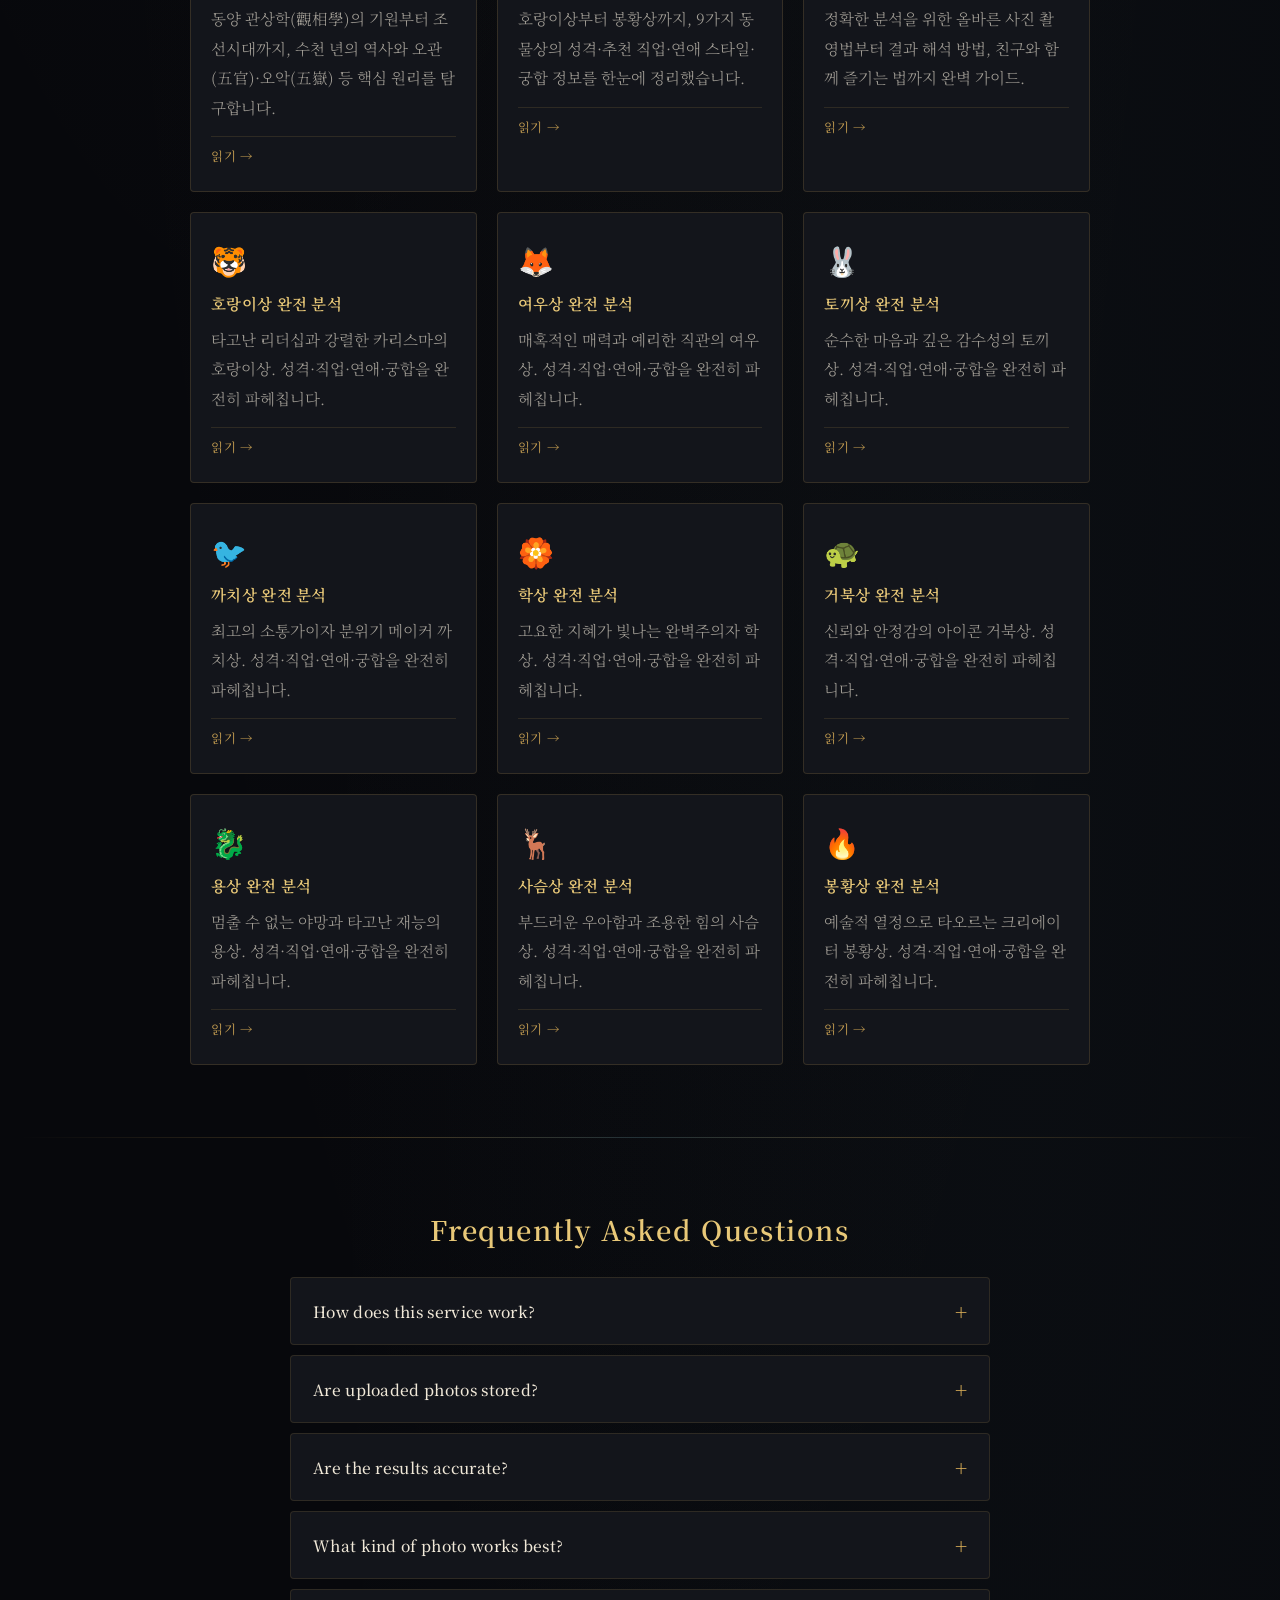
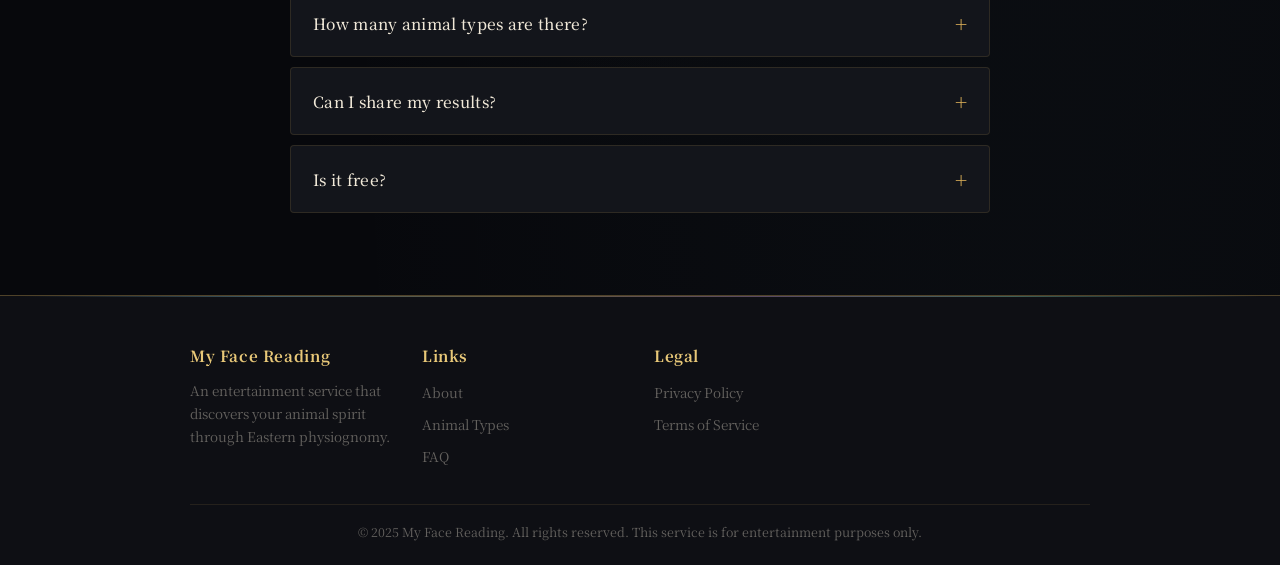
==== commit 97888743: "Add 9 animal-type article pages, fix share button URL, remove AdSense from legal pages - Add article" ====
--- a/index.html
+++ b/index.html
@@ -345,6 +345,60 @@
           <p class="article-card-desc">정확한 분석을 위한 올바른 사진 촬영법부터 결과 해석 방법, 친구와 함께 즐기는 법까지 완벽 가이드.</p>
           <span class="article-card-tag">읽기 &#8594;</span>
         </a>
+        <a href="article-tiger.html" class="article-card">
+          <div class="article-card-icon">&#x1F42F;</div>
+          <div class="article-card-title">호랑이상 완전 분석</div>
+          <p class="article-card-desc">타고난 리더십과 강렬한 카리스마의 호랑이상. 성격·직업·연애·궁합을 완전히 파헤칩니다.</p>
+          <span class="article-card-tag">읽기 &#8594;</span>
+        </a>
+        <a href="article-fox.html" class="article-card">
+          <div class="article-card-icon">&#x1F98A;</div>
+          <div class="article-card-title">여우상 완전 분석</div>
+          <p class="article-card-desc">매혹적인 매력과 예리한 직관의 여우상. 성격·직업·연애·궁합을 완전히 파헤칩니다.</p>
+          <span class="article-card-tag">읽기 &#8594;</span>
+        </a>
+        <a href="article-rabbit.html" class="article-card">
+          <div class="article-card-icon">&#x1F430;</div>
+          <div class="article-card-title">토끼상 완전 분석</div>
+          <p class="article-card-desc">순수한 마음과 깊은 감수성의 토끼상. 성격·직업·연애·궁합을 완전히 파헤칩니다.</p>
+          <span class="article-card-tag">읽기 &#8594;</span>
+        </a>
+        <a href="article-magpie.html" class="article-card">
+          <div class="article-card-icon">&#x1F426;</div>
+          <div class="article-card-title">까치상 완전 분석</div>
+          <p class="article-card-desc">최고의 소통가이자 분위기 메이커 까치상. 성격·직업·연애·궁합을 완전히 파헤칩니다.</p>
+          <span class="article-card-tag">읽기 &#8594;</span>
+        </a>
+        <a href="article-crane.html" class="article-card">
+          <div class="article-card-icon">&#x1F3F5;&#xFE0F;</div>
+          <div class="article-card-title">학상 완전 분석</div>
+          <p class="article-card-desc">고요한 지혜가 빛나는 완벽주의자 학상. 성격·직업·연애·궁합을 완전히 파헤칩니다.</p>
+          <span class="article-card-tag">읽기 &#8594;</span>
+        </a>
+        <a href="article-turtle.html" class="article-card">
+          <div class="article-card-icon">&#x1F422;</div>
+          <div class="article-card-title">거북상 완전 분석</div>
+          <p class="article-card-desc">신뢰와 안정감의 아이콘 거북상. 성격·직업·연애·궁합을 완전히 파헤칩니다.</p>
+          <span class="article-card-tag">읽기 &#8594;</span>
+        </a>
+        <a href="article-dragon.html" class="article-card">
+          <div class="article-card-icon">&#x1F409;</div>
+          <div class="article-card-title">용상 완전 분석</div>
+          <p class="article-card-desc">멈출 수 없는 야망과 타고난 재능의 용상. 성격·직업·연애·궁합을 완전히 파헤칩니다.</p>
+          <span class="article-card-tag">읽기 &#8594;</span>
+        </a>
+        <a href="article-deer.html" class="article-card">
+          <div class="article-card-icon">&#x1F98C;</div>
+          <div class="article-card-title">사슴상 완전 분석</div>
+          <p class="article-card-desc">부드러운 우아함과 조용한 힘의 사슴상. 성격·직업·연애·궁합을 완전히 파헤칩니다.</p>
+          <span class="article-card-tag">읽기 &#8594;</span>
+        </a>
+        <a href="article-phoenix.html" class="article-card">
+          <div class="article-card-icon">&#x1F525;</div>
+          <div class="article-card-title">봉황상 완전 분석</div>
+          <p class="article-card-desc">예술적 열정으로 타오르는 크리에이터 봉황상. 성격·직업·연애·궁합을 완전히 파헤칩니다.</p>
+          <span class="article-card-tag">읽기 &#8594;</span>
+        </a>
       </div>
     </div>
   </section>
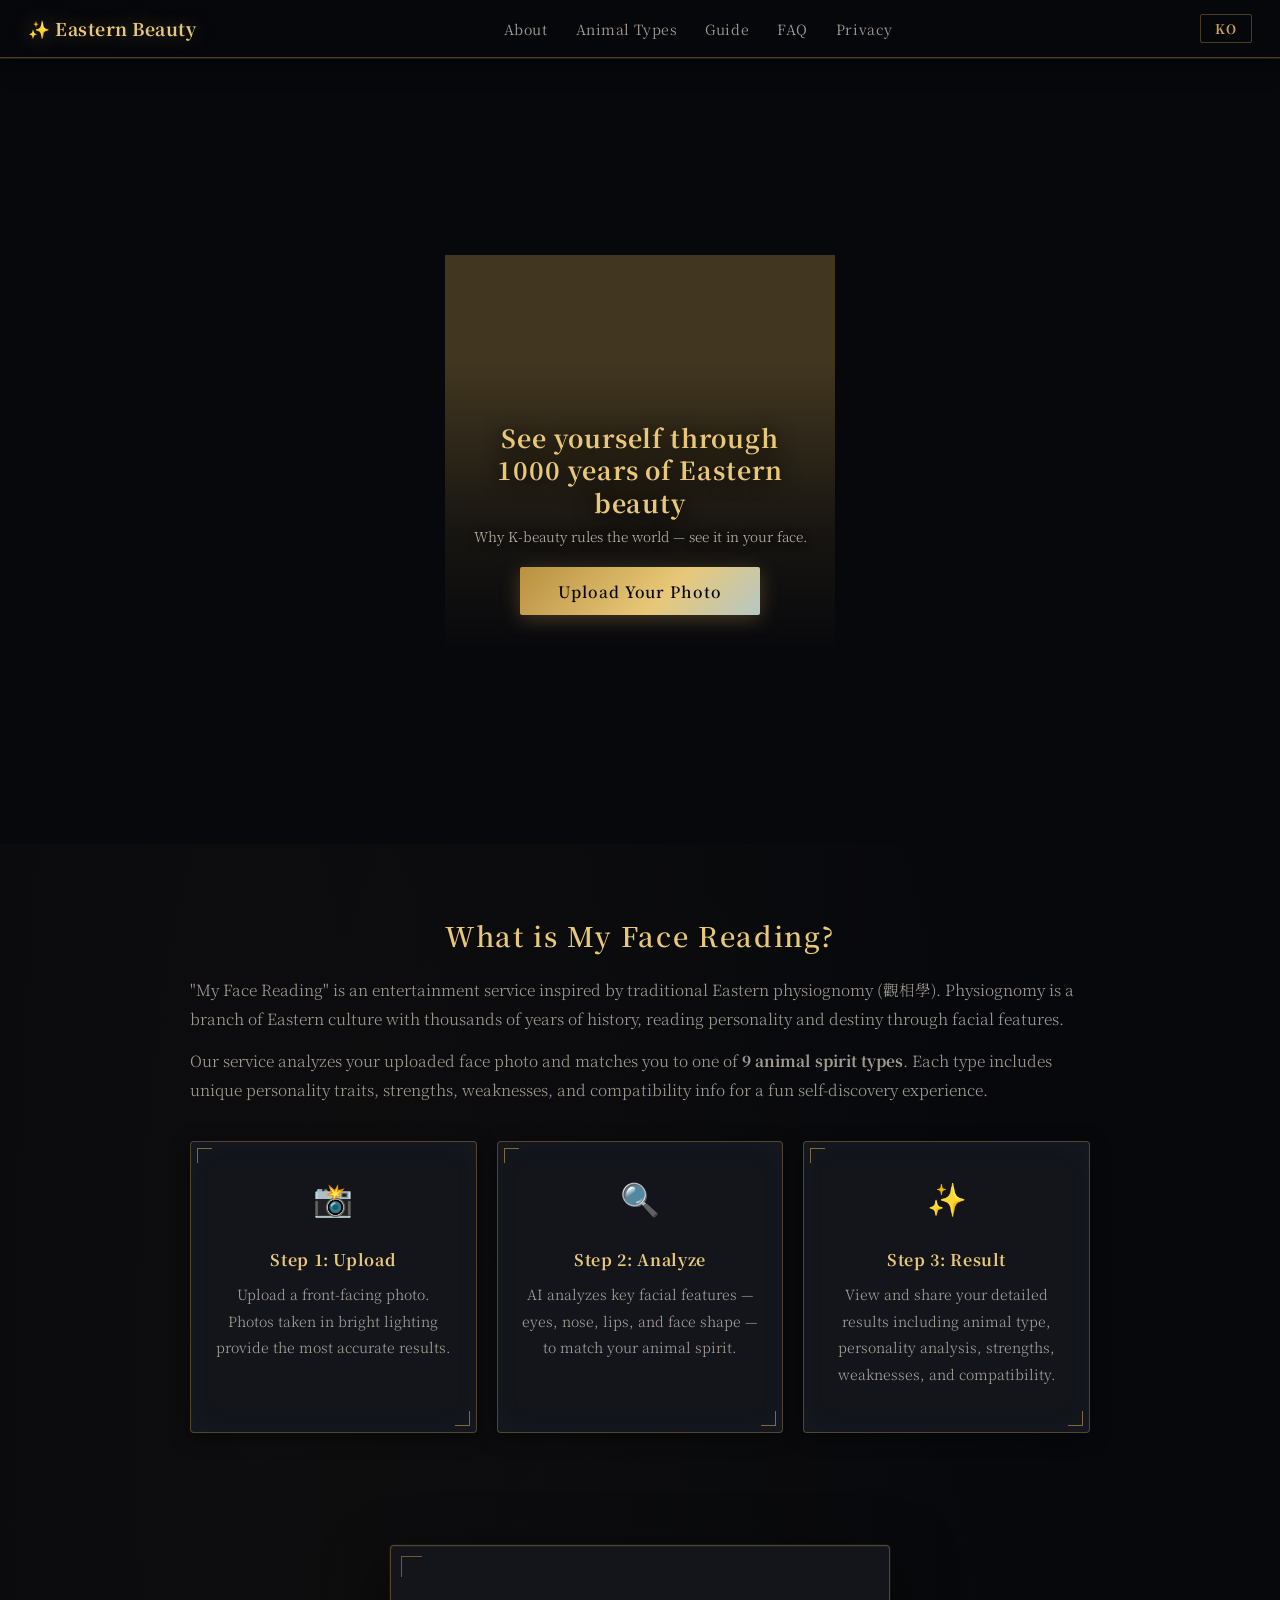
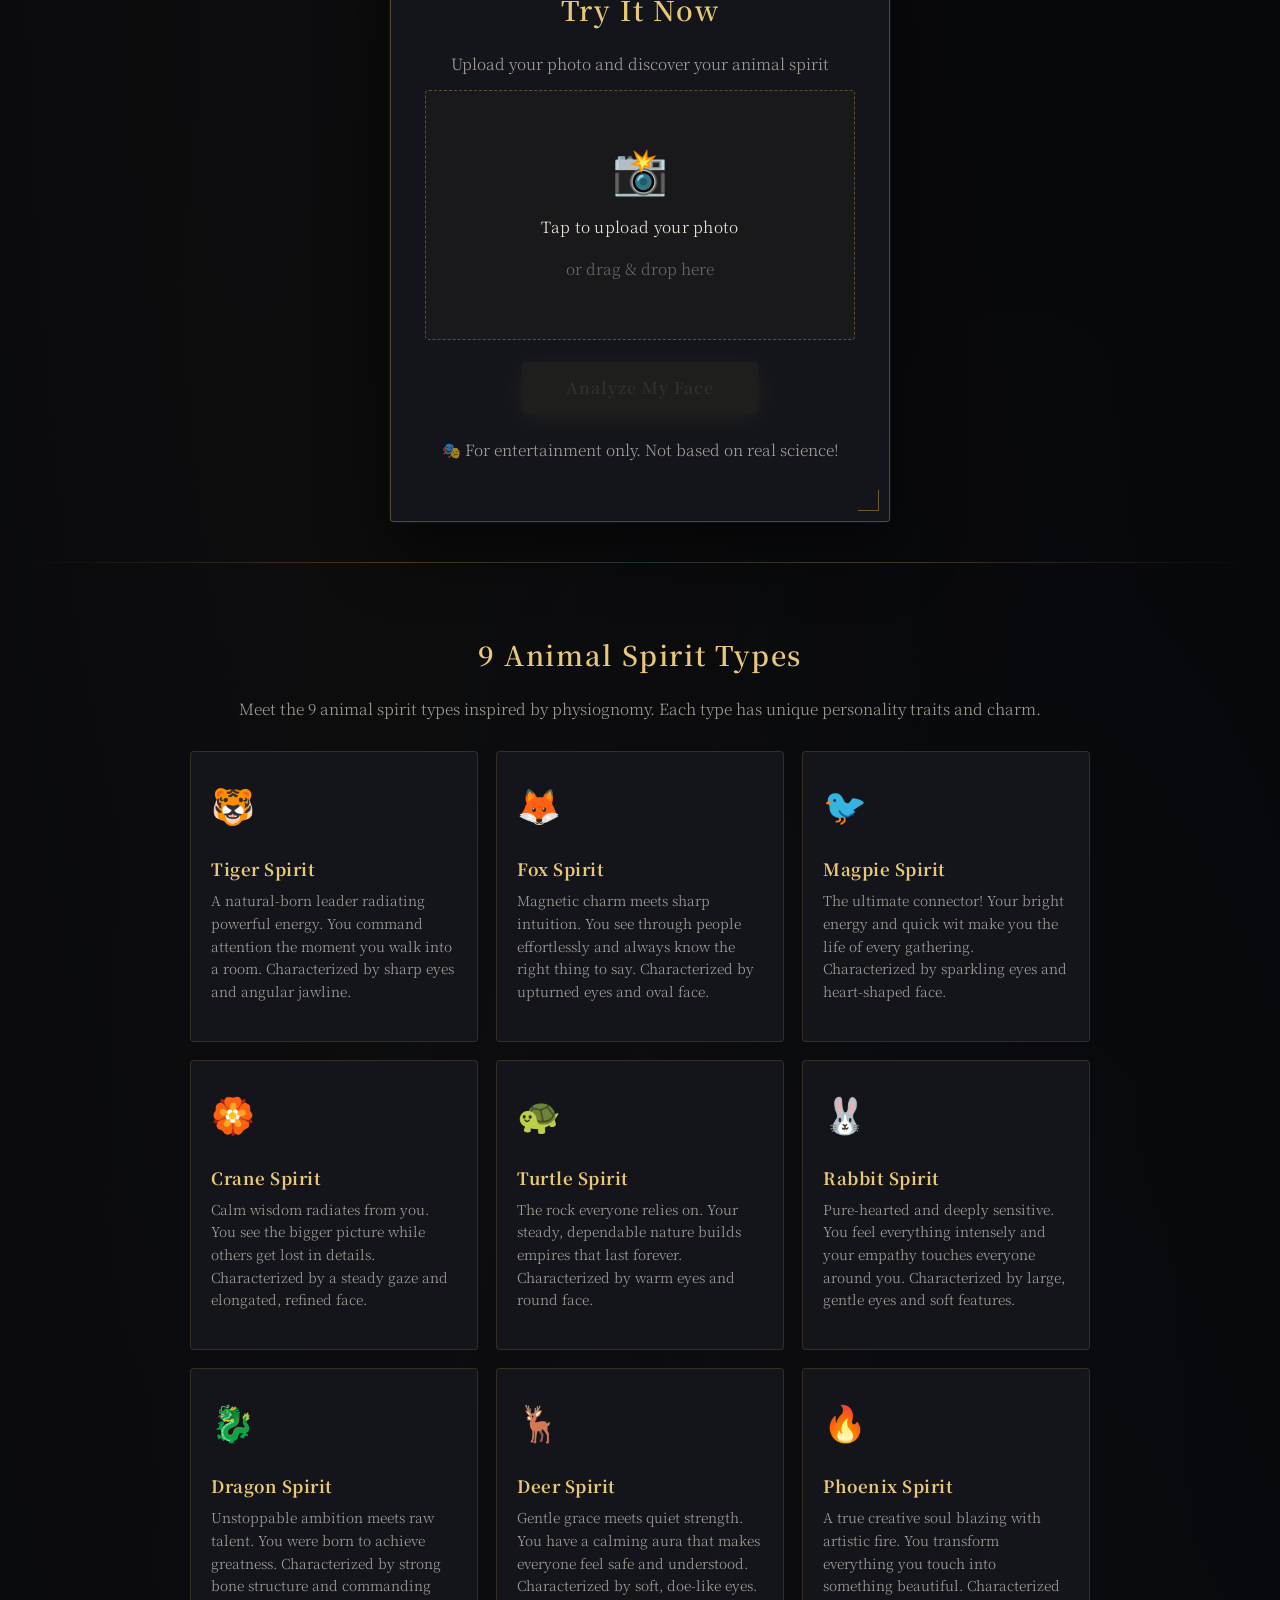
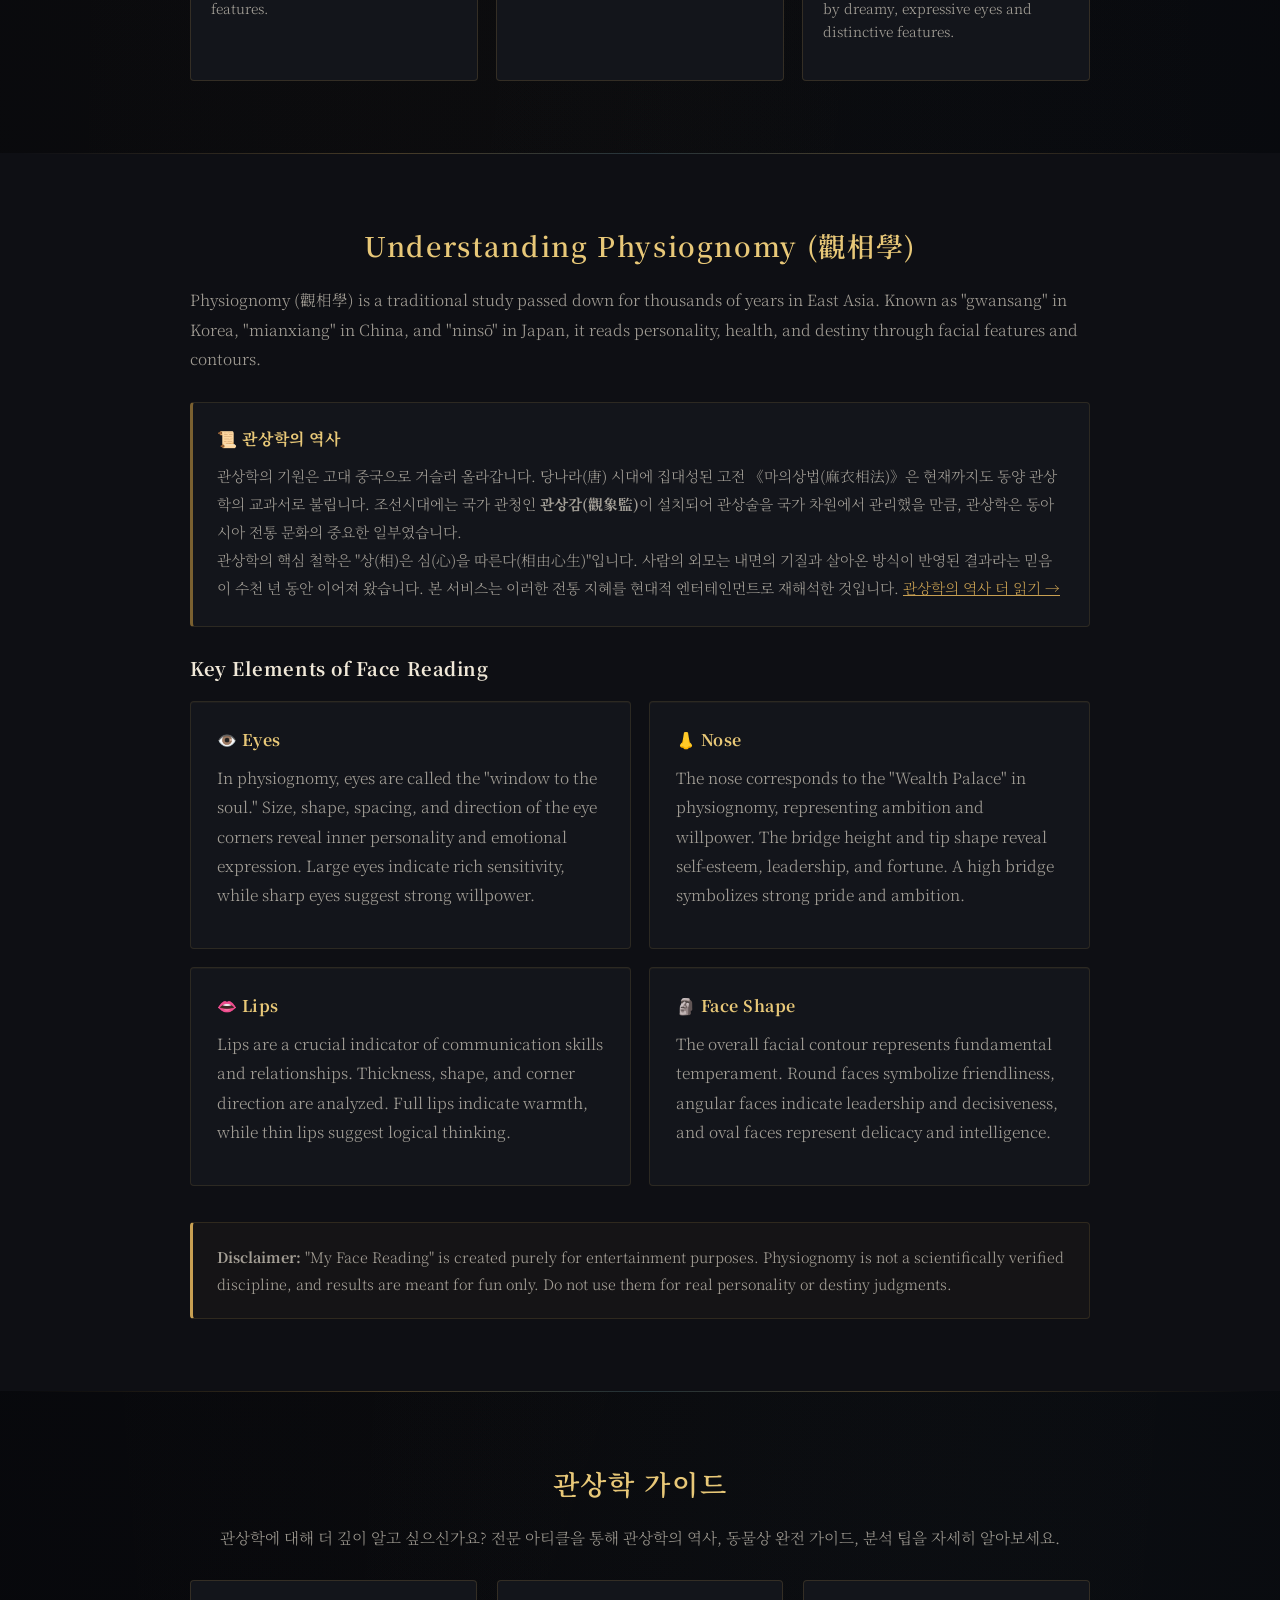
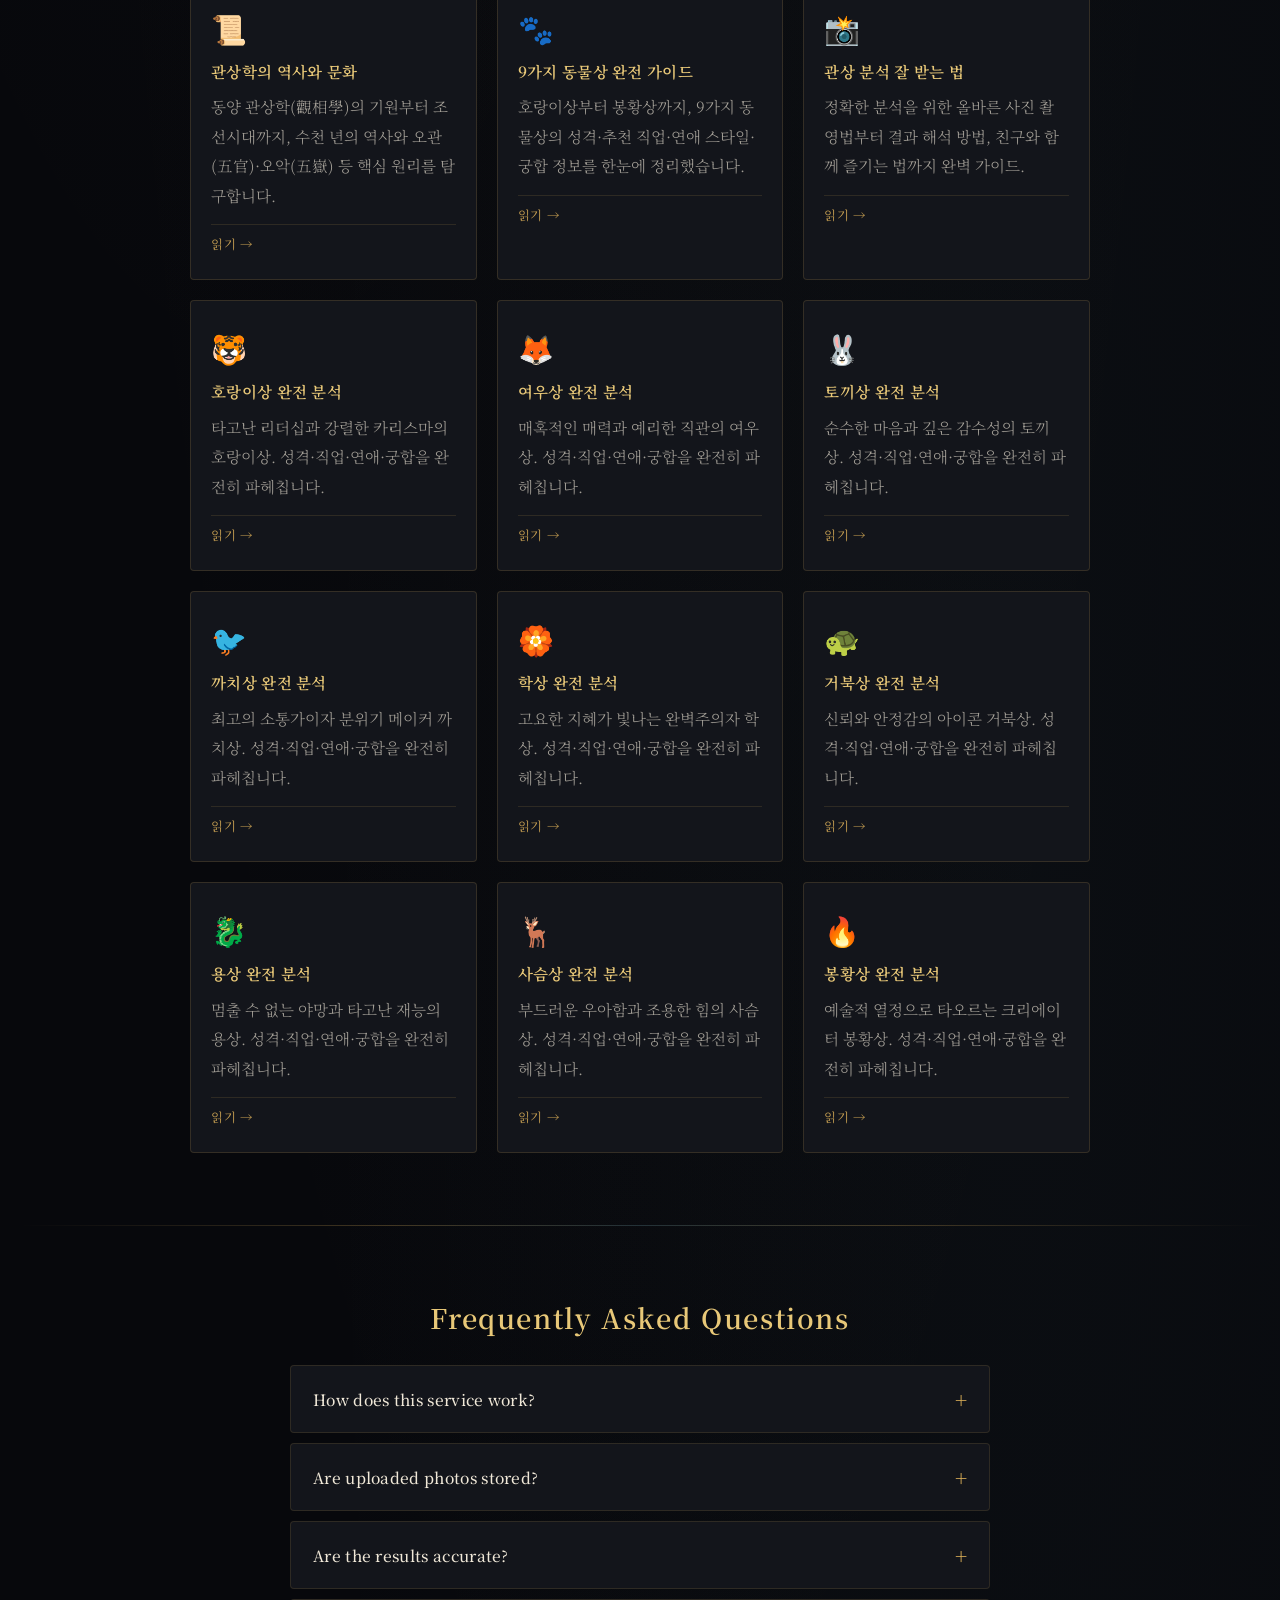
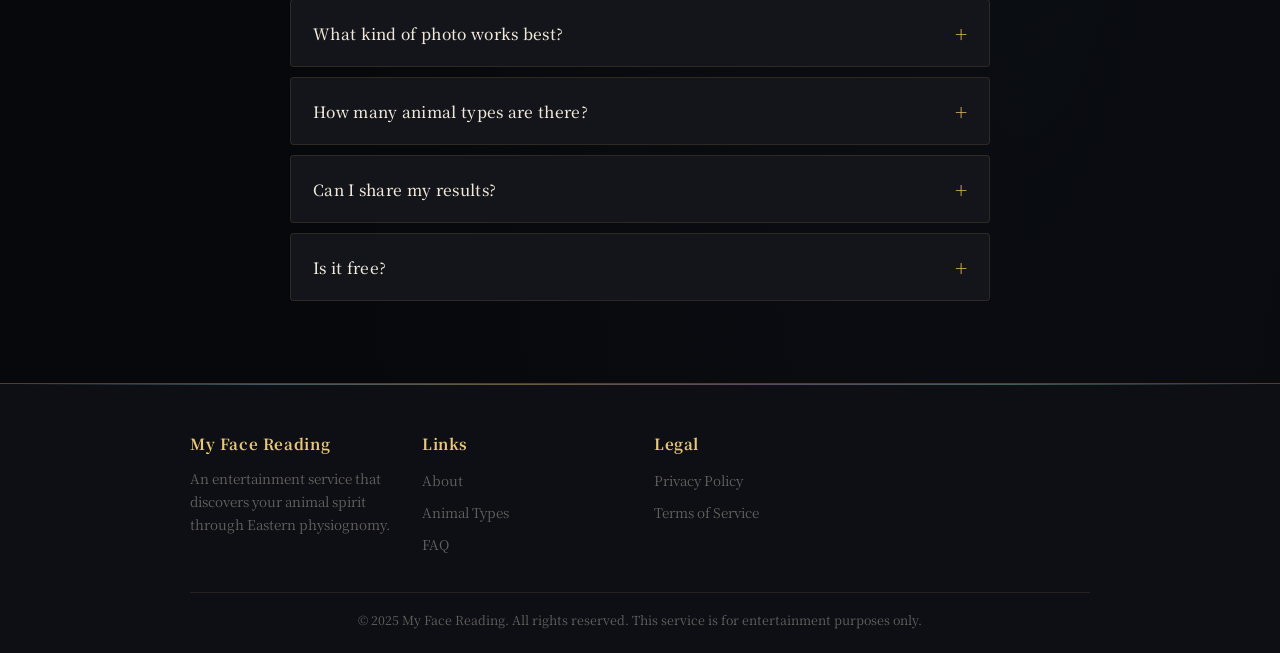
==== commit 2722daa7: "Redesign landing page: 3x3 before/after grid with naejeonchilgi concept - Replace hero section with " ====
--- a/index.html
+++ b/index.html
@@ -3,8 +3,8 @@
 <head>
   <meta charset="UTF-8" />
   <meta name="viewport" content="width=device-width, initial-scale=1.0" />
-  <title>내 관상 동물상 - 동양 관상으로 보는 나의 얼굴 동물상 테스트</title>
-  <meta name="description" content="동양 관상학으로 내 얼굴의 동물상을 알아보세요! 사진 한 장이면 OK. 호랑이상, 여우상, 토끼상 등 9가지 동물상 중 나는 어떤 유형? 무료 관상 테스트" />
+  <title>동양의 미로 너를 확인해봐 — Eastern Face Reading</title>
+  <meta name="description" content="K-beauty가 사랑받는 이유, 네 얼굴로 직접 확인해봐. 동양 관상학 기반 무료 얼굴 분석. 사진 한 장이면 OK." />
   <meta name="keywords" content="관상 테스트, 동물상 테스트, 내 동물상, 관상 보기, 얼굴 관상, 관상학, 호랑이상, 여우상, 토끼상, 사슴상, face reading, physiognomy" />
   <link rel="canonical" href="https://ai-test-d4dec.web.app/" />
   <link rel="alternate" hreflang="ko" href="https://ai-test-d4dec.web.app/" />
@@ -125,7 +125,7 @@
     gtag('config', 'G-96NHE03ZGS');
   </script>
   <meta name="google-adsense-account" content="ca-pub-2785113979236345">
-  <link href='/style.css' rel='stylesheet'>
+  <link href='style.css' rel='stylesheet'>
   <script async src="https://pagead2.googlesyndication.com/pagead/js/adsbygoogle.js?client=ca-pub-2785113979236345"
      crossorigin="anonymous"></script>
 </head>
@@ -145,13 +145,25 @@
     <button class="nav-toggle" id="navToggle" aria-label="Menu">&#9776;</button>
   </nav>
 
-  <!-- Hero Section -->
-  <section class="hero-section" id="home">
-    <div class="hero-content">
-      <div class="header-icon">&#x1F52E;</div>
-      <h1 data-i18n="hero.title">내 관상 동물상</h1>
-      <p class="hero-desc" data-i18n="hero.desc">동양 관상학으로 내 얼굴의 동물상을 알아보세요!<br>사진 한 장이면 나의 숨겨진 동물 기질을 확인할 수 있습니다.</p>
-      <a href="#try" class="btn btn-primary hero-cta" data-i18n="hero.cta">관상 분석 시작하기</a>
+  <!-- Landing Section: Before/After Grid -->
+  <section class="landing-section" id="home">
+    <div class="landing-grid-wrap">
+      <div class="before-after-grid" id="beforeAfterGrid">
+        <div class="flip-cell"><div class="flip-inner"><div class="flip-front ba-v1 ba-before"></div><div class="flip-back ba-a1 ba-after"></div></div></div>
+        <div class="flip-cell"><div class="flip-inner"><div class="flip-front ba-v2 ba-before"></div><div class="flip-back ba-a2 ba-after"></div></div></div>
+        <div class="flip-cell"><div class="flip-inner"><div class="flip-front ba-v3 ba-before"></div><div class="flip-back ba-a3 ba-after"></div></div></div>
+        <div class="flip-cell"><div class="flip-inner"><div class="flip-front ba-v2 ba-before"></div><div class="flip-back ba-a1 ba-after"></div></div></div>
+        <div class="flip-cell"><div class="flip-inner"><div class="flip-front ba-v1 ba-before"></div><div class="flip-back ba-a2 ba-after"></div></div></div>
+        <div class="flip-cell"><div class="flip-inner"><div class="flip-front ba-v3 ba-before"></div><div class="flip-back ba-a3 ba-after"></div></div></div>
+        <div class="flip-cell"><div class="flip-inner"><div class="flip-front ba-v3 ba-before"></div><div class="flip-back ba-a2 ba-after"></div></div></div>
+        <div class="flip-cell"><div class="flip-inner"><div class="flip-front ba-v1 ba-before"></div><div class="flip-back ba-a1 ba-after"></div></div></div>
+        <div class="flip-cell"><div class="flip-inner"><div class="flip-front ba-v2 ba-before"></div><div class="flip-back ba-a3 ba-after"></div></div></div>
+      </div>
+      <div class="landing-overlay">
+        <h1 class="landing-title" data-i18n="landing.title">동양의 미로 너를 확인해봐</h1>
+        <p class="landing-sub" data-i18n="landing.sub">K-beauty가 사랑받는 이유, 네 얼굴로 확인해</p>
+        <button class="btn btn-primary landing-upload-btn" id="landingUploadBtn" data-i18n="landing.cta">사진 업로드</button>
+      </div>
     </div>
   </section>
 
@@ -469,8 +481,8 @@
     </div>
   </footer>
 
-  <script defer type="text/javascript" src="/main.js"></script>
-  <script defer type="text/javascript" src="/i18n.js"></script>
+  <script defer type="text/javascript" src="main.js"></script>
+  <script defer type="text/javascript" src="i18n.js"></script>
   <script>
     document.getElementById('navToggle').addEventListener('click', function() {
       document.querySelector('.nav-links').classList.toggle('open');
--- a/style.css
+++ b/style.css
@@ -1244,3 +1244,197 @@
   font-size: 0.92rem;
   margin-bottom: 0;
 }
+
+/* ══════════════════════════════════════════
+   Landing Section — 3×3 Before/After Grid
+══════════════════════════════════════════ */
+
+.landing-section {
+  min-height: calc(100vh - 56px);
+  min-height: calc(100dvh - 56px);
+  padding-top: 56px;
+  display: flex;
+  align-items: center;
+  justify-content: center;
+  background: var(--lacquer);
+}
+
+.landing-grid-wrap {
+  position: relative;
+  width: 390px;
+  max-width: 100%;
+  overflow: hidden;
+}
+
+/* 3×3 grid — gold 2px gap becomes border */
+.before-after-grid {
+  display: grid;
+  grid-template-columns: repeat(3, 1fr);
+  gap: 2px;
+  background: rgba(200, 160, 82, 0.3);
+  width: 100%;
+}
+
+/* Square cells */
+.flip-cell {
+  aspect-ratio: 1 / 1;
+  perspective: 900px;
+}
+
+/* 3D flip card inner */
+.flip-inner {
+  width: 100%;
+  height: 100%;
+  position: relative;
+  transform-style: preserve-3d;
+  transition: transform 0.75s cubic-bezier(0.4, 0.2, 0.2, 1);
+}
+
+.flip-cell.flipped .flip-inner {
+  transform: rotateY(180deg);
+}
+
+/* Card faces */
+.flip-front,
+.flip-back {
+  position: absolute;
+  inset: 0;
+  backface-visibility: hidden;
+  -webkit-backface-visibility: hidden;
+  overflow: hidden;
+}
+
+.flip-back { transform: rotateY(180deg); }
+
+/* ── Before: warm skin-tone placeholders ── */
+.ba-before { position: relative; }
+.ba-before::after {
+  content: '';
+  position: absolute;
+  inset: 0;
+  background: radial-gradient(ellipse at 50% 38%,
+    rgba(255, 220, 190, 0.22) 0%,
+    transparent 62%);
+  pointer-events: none;
+}
+.ba-v1 { background: linear-gradient(155deg, #d0a06a 0%, #a87840 55%, #8a5e28 100%); }
+.ba-v2 { background: linear-gradient(155deg, #dab080 0%, #b48858 55%, #987040 100%); }
+.ba-v3 { background: linear-gradient(155deg, #c89860 0%, #a07038 55%, #845828 100%); }
+
+/* ── After: naejeonchilgi lacquerware placeholders ── */
+.ba-after { position: relative; }
+.ba-after::before {
+  content: '';
+  position: absolute;
+  inset: 0;
+  background: linear-gradient(135deg,
+    transparent 0%,
+    rgba(136, 200, 216, 0.22) 25%,
+    rgba(200, 160, 82, 0.18) 50%,
+    rgba(200, 136, 216, 0.22) 75%,
+    transparent 100%);
+  background-size: 200% 200%;
+  animation: pearlShimmer 3.5s ease infinite;
+  pointer-events: none;
+}
+.ba-a1 {
+  background: #090b10;
+  background-image:
+    radial-gradient(ellipse at 38% 32%, rgba(136, 200, 216, 0.5) 0%, transparent 52%),
+    radial-gradient(ellipse at 68% 72%, rgba(200, 160, 82, 0.28) 0%, transparent 45%);
+}
+.ba-a2 {
+  background: #090b10;
+  background-image:
+    radial-gradient(ellipse at 28% 62%, rgba(200, 136, 216, 0.45) 0%, transparent 50%),
+    radial-gradient(ellipse at 72% 28%, rgba(136, 200, 216, 0.3) 0%, transparent 45%);
+}
+.ba-a3 {
+  background: #090b10;
+  background-image:
+    radial-gradient(ellipse at 52% 38%, rgba(200, 160, 82, 0.45) 0%, transparent 52%),
+    radial-gradient(ellipse at 22% 68%, rgba(136, 216, 184, 0.28) 0%, transparent 45%);
+}
+
+/* ── Gradient overlay on grid ── */
+.landing-overlay {
+  position: absolute;
+  inset: 0;
+  display: flex;
+  flex-direction: column;
+  align-items: center;
+  justify-content: flex-end;
+  padding: 0 22px 30px;
+  background: linear-gradient(to top,
+    rgba(7, 8, 12, 0.97) 0%,
+    rgba(7, 8, 12, 0.72) 28%,
+    rgba(7, 8, 12, 0.32) 52%,
+    transparent 72%);
+  text-align: center;
+  pointer-events: none;
+}
+
+.landing-title {
+  font-size: clamp(1.2rem, 5vw, 1.55rem);
+  color: var(--gold-light);
+  margin-bottom: 8px;
+  line-height: 1.3;
+  text-shadow: 0 2px 20px rgba(0, 0, 0, 0.9);
+}
+
+.landing-sub {
+  font-size: 0.85rem;
+  color: rgba(240, 232, 216, 0.75);
+  margin-bottom: 20px;
+  font-weight: 300;
+  line-height: 1.55;
+  text-shadow: 0 1px 10px rgba(0, 0, 0, 0.9);
+}
+
+.landing-upload-btn {
+  padding: 13px 38px;
+  font-size: 0.97rem;
+  pointer-events: all;
+}
+
+/* ══════════════════════════════════════════
+   Real images — 9 pairs (same person per cell)
+══════════════════════════════════════════ */
+
+/* Remove placeholder overlays */
+.ba-before::after { content: none; }
+.ba-after::before { content: none; }
+
+/* Cover + face-top positioning for all cells */
+.flip-front,
+.flip-back {
+  background-size: cover;
+  background-position: center top;
+}
+
+.flip-cell:nth-child(1) .flip-front { background-image: url('images/1-1.png'); }
+.flip-cell:nth-child(1) .flip-back  { background-image: url('images/1-2.png'); }
+
+.flip-cell:nth-child(2) .flip-front { background-image: url('images/2-1.jpg'); }
+.flip-cell:nth-child(2) .flip-back  { background-image: url('images/2-2.png'); }
+
+.flip-cell:nth-child(3) .flip-front { background-image: url('images/3-1.png'); }
+.flip-cell:nth-child(3) .flip-back  { background-image: url('images/3-2.jpg'); }
+
+.flip-cell:nth-child(4) .flip-front { background-image: url('images/4-1.png'); }
+.flip-cell:nth-child(4) .flip-back  { background-image: url('images/4-2.jpg'); }
+
+.flip-cell:nth-child(5) .flip-front { background-image: url('images/5-1.png'); }
+.flip-cell:nth-child(5) .flip-back  { background-image: url('images/5-2.jpg'); }
+
+.flip-cell:nth-child(6) .flip-front { background-image: url('images/6-1.png'); }
+.flip-cell:nth-child(6) .flip-back  { background-image: url('images/6-2.jpg'); }
+
+.flip-cell:nth-child(7) .flip-front { background-image: url('images/7-1.png'); }
+.flip-cell:nth-child(7) .flip-back  { background-image: url('images/7-2.jpg'); }
+
+.flip-cell:nth-child(8) .flip-front { background-image: url('images/8-1.png'); }
+.flip-cell:nth-child(8) .flip-back  { background-image: url('images/8-2.jpg'); }
+
+.flip-cell:nth-child(9) .flip-front { background-image: url('images/9-1.png'); }
+.flip-cell:nth-child(9) .flip-back  { background-image: url('images/9-2.jpg'); }
